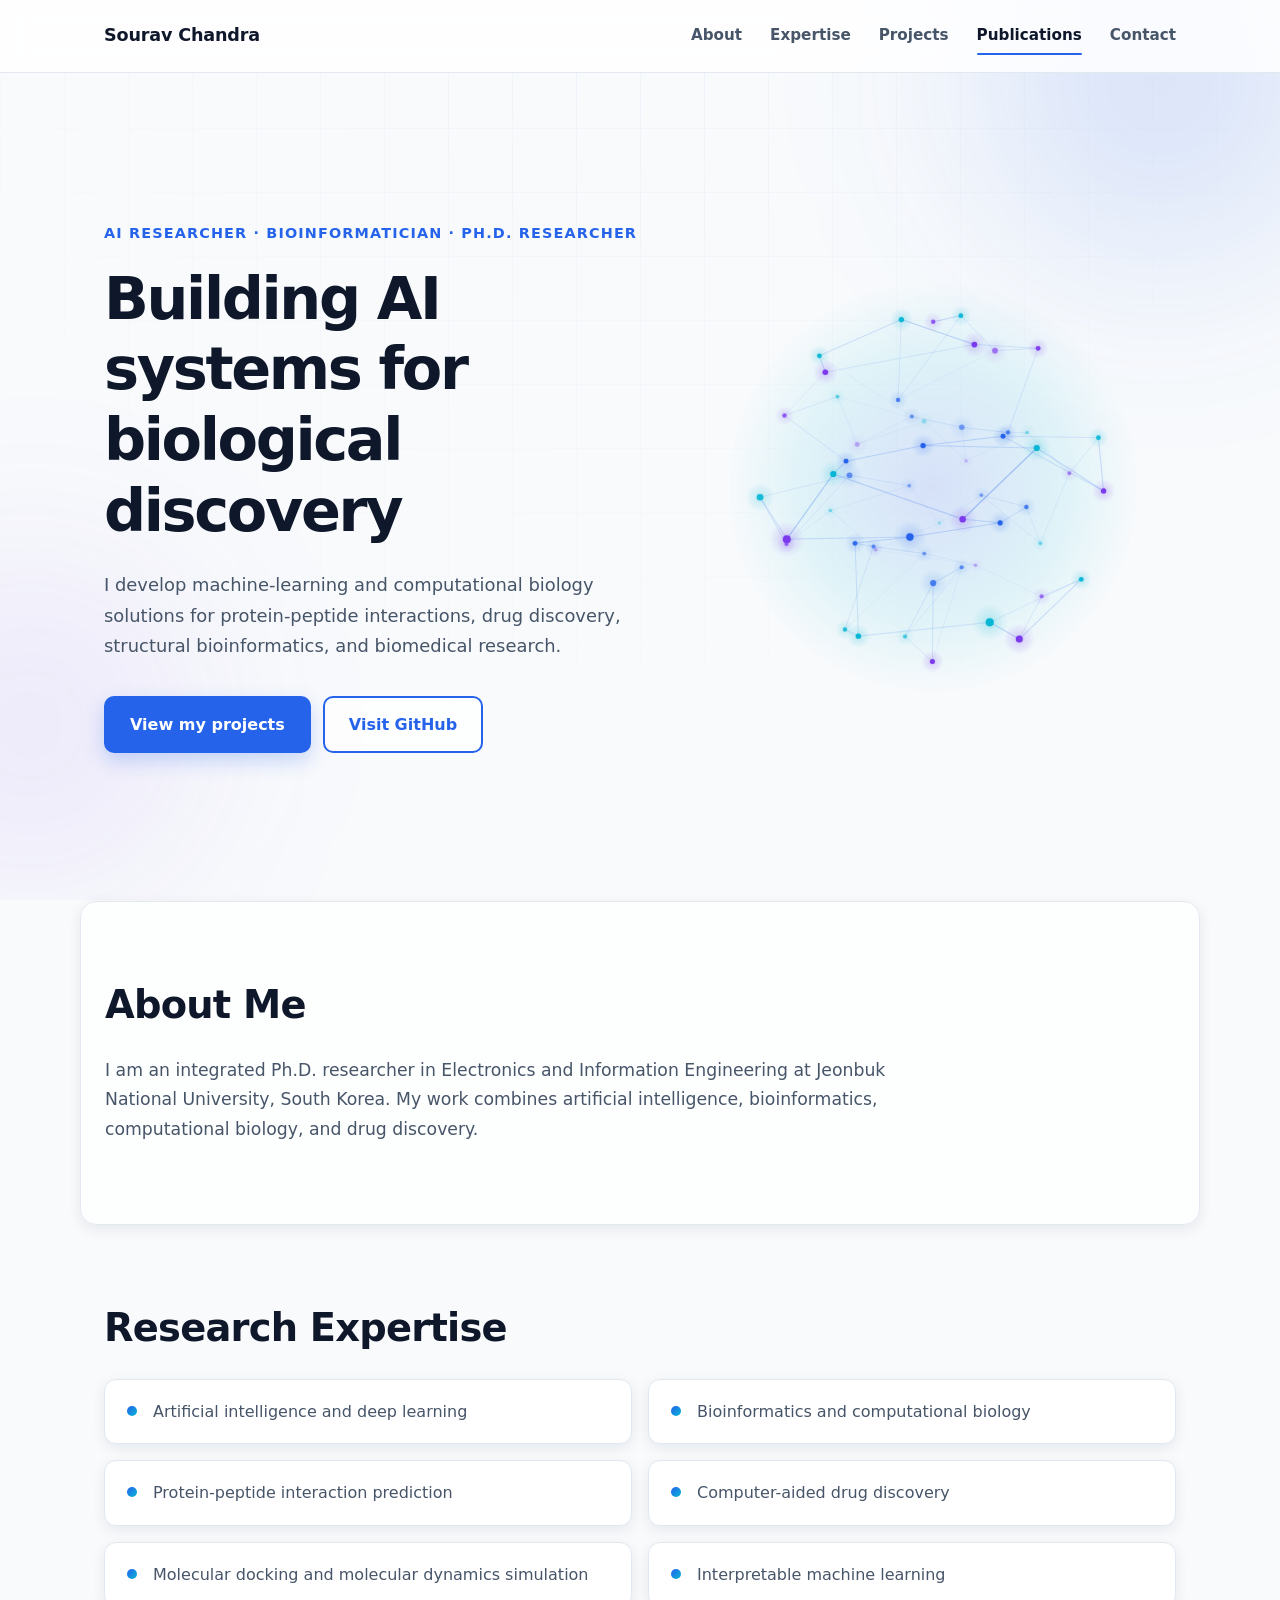
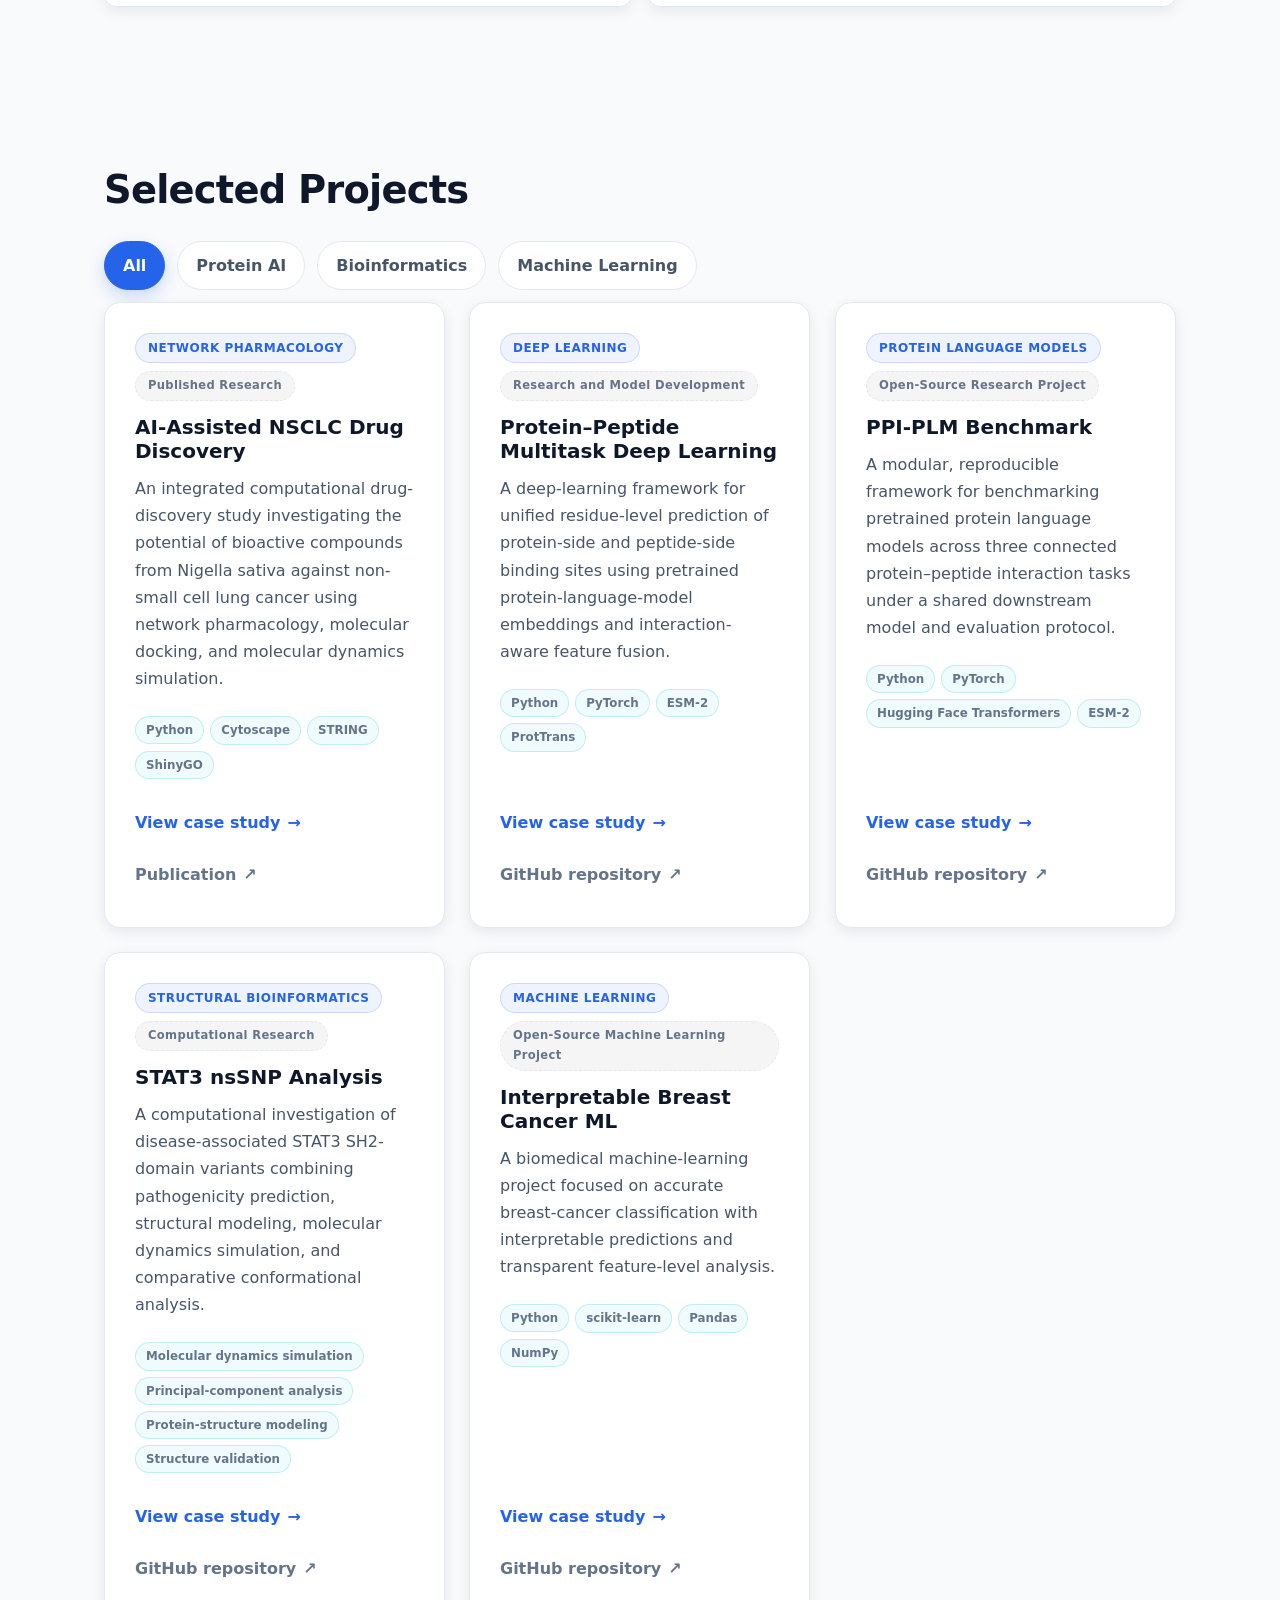
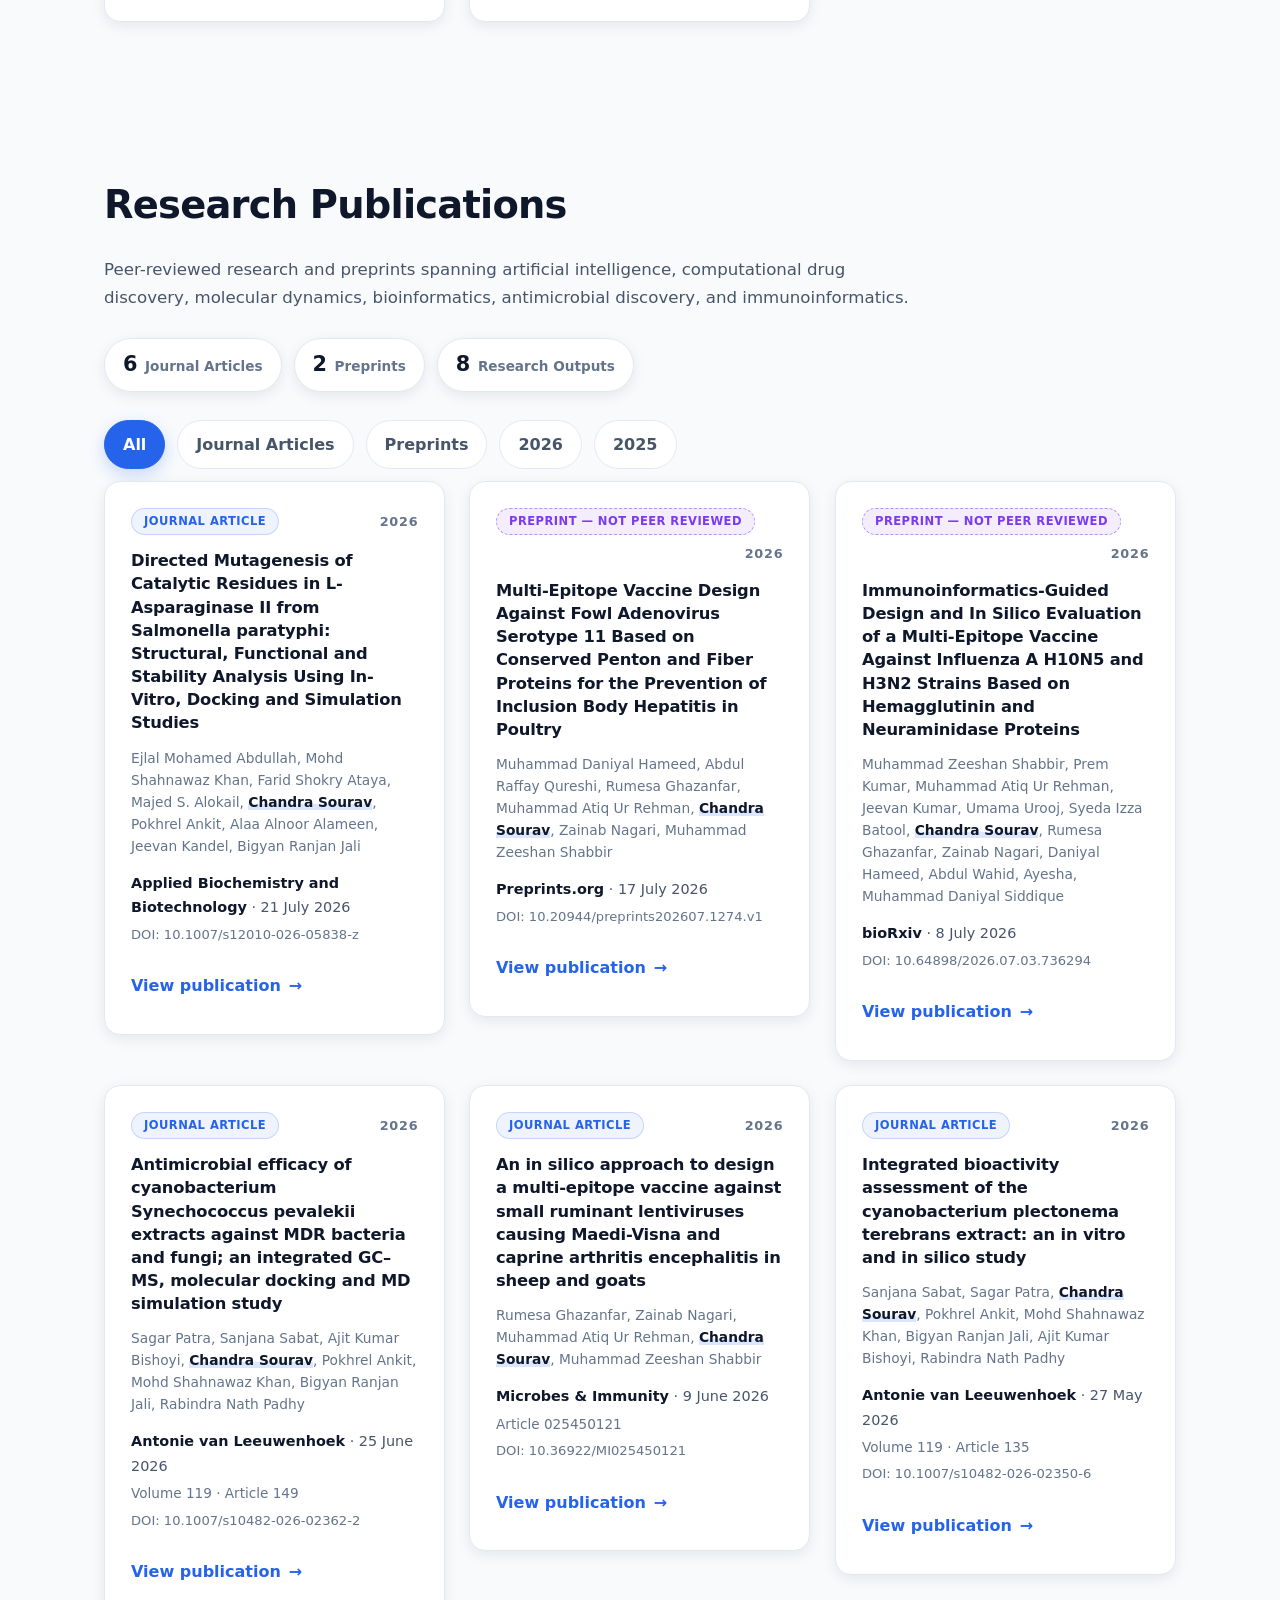
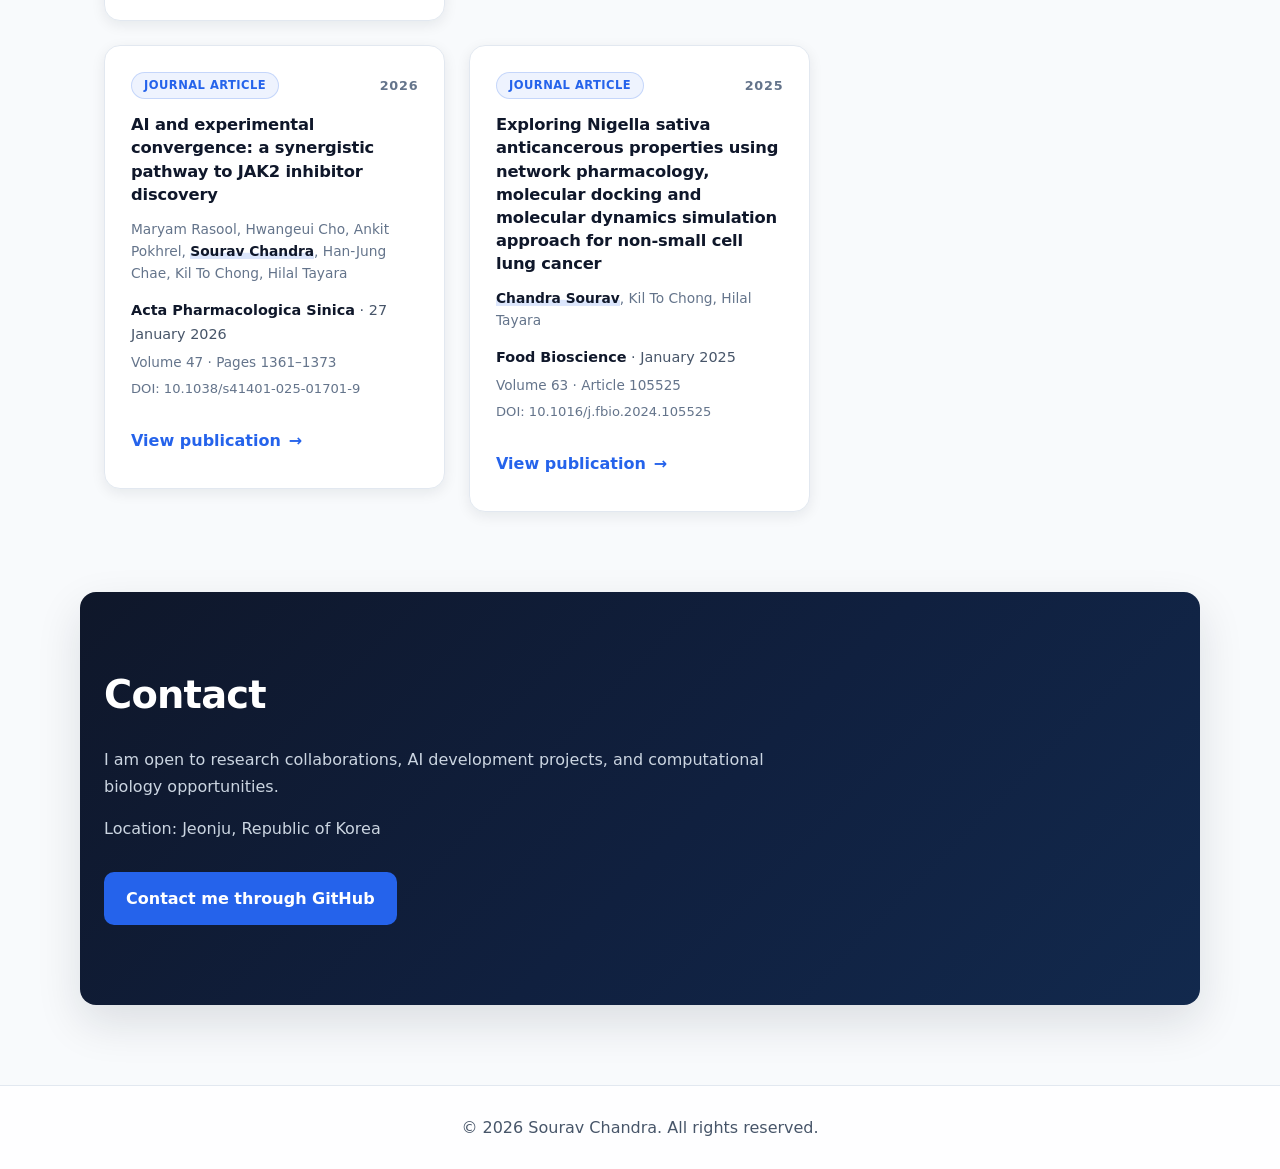
==== index.html @ 543d730d "Add detailed research project case studies" ====
<!DOCTYPE html>
<html lang="en">
<head>
    <meta charset="UTF-8">

    <meta
        name="viewport"
        content="width=device-width, initial-scale=1.0"
    >

    <title>Sourav Chandra | AI &amp; Bioinformatics Researcher</title>

    <meta
        name="description"
        content="Portfolio of Sourav Chandra, an AI and bioinformatics researcher specializing in computational biology, drug discovery, and protein-peptide interactions."
    >

    <meta name="author" content="Sourav Chandra">
    <meta name="theme-color" content="#0f172a">

    <link
        rel="canonical"
        href="https://sourav-research-portfolio.vercel.app/"
    >

    <!-- Open Graph -->
    <meta property="og:type" content="website">
    <meta property="og:site_name" content="Sourav Chandra">
    <meta
        property="og:title"
        content="Sourav Chandra | AI &amp; Bioinformatics Researcher"
    >
    <meta
        property="og:description"
        content="AI and bioinformatics researcher working on protein-peptide interactions, drug discovery, and computational biology."
    >
    <meta
        property="og:url"
        content="https://sourav-research-portfolio.vercel.app/"
    >
    <meta property="og:locale" content="en_US">

    <!-- Twitter -->
    <meta name="twitter:card" content="summary">
    <meta
        name="twitter:title"
        content="Sourav Chandra | AI &amp; Bioinformatics Researcher"
    >
    <meta
        name="twitter:description"
        content="AI and bioinformatics researcher working on protein-peptide interactions, drug discovery, and computational biology."
    >

    <link rel="stylesheet" href="styles.css">
    <script src="project-data.js" defer></script>
    <script src="script.js" defer></script>

    <script type="application/ld+json">
    {
        "@context": "https://schema.org",
        "@type": "Person",
        "name": "Sourav Chandra",
        "url": "https://sourav-research-portfolio.vercel.app/",
        "jobTitle": "AI Researcher and Bioinformatician",
        "affiliation": {
            "@type": "CollegeOrUniversity",
            "name": "Jeonbuk National University"
        },
        "address": {
            "@type": "PostalAddress",
            "addressLocality": "Jeonju",
            "addressCountry": "KR"
        },
        "sameAs": ["https://github.com/Sourv7"]
    }
    </script>
</head>

<body>
    <a class="skip-link" href="#main-content">Skip to main content</a>

    <!-- Ambient background, decorative only -->
    <div class="ambient-layer" aria-hidden="true">
        <span class="ambient-grid"></span>
        <span class="ambient-orb ambient-orb-one"></span>
        <span class="ambient-orb ambient-orb-two"></span>
    </div>

    <header>
        <nav aria-label="Primary navigation">
            <a class="nav-brand" href="#home">Sourav Chandra</a>

            <button
                class="nav-toggle"
                type="button"
                aria-expanded="false"
                aria-controls="primary-menu"
                aria-label="Open navigation menu"
            >
                <span></span>
                <span></span>
                <span></span>
            </button>

            <ul id="primary-menu">
                <li><a class="nav-link" href="#about">About</a></li>
                <li><a class="nav-link" href="#expertise">Expertise</a></li>
                <li><a class="nav-link" href="#projects">Projects</a></li>
                <li>
                    <a class="nav-link" href="#publications">
                        Publications
                    </a>
                </li>
                <li><a class="nav-link" href="#contact">Contact</a></li>
            </ul>
        </nav>
    </header>

    <main id="main-content" tabindex="-1">
        <section id="home">
            <div class="hero-inner">
                <div class="hero-content">
                    <p class="hero-eyebrow">
                        AI Researcher · Bioinformatician · Ph.D. Researcher
                    </p>

                    <h1>Building AI systems for biological discovery</h1>

                    <p class="hero-summary">
                        I develop machine-learning and computational biology
                        solutions for protein-peptide interactions, drug
                        discovery, structural bioinformatics, and biomedical
                        research.
                    </p>

                    <div class="hero-actions">
                        <a
                            class="button button-primary"
                            href="#projects"
                        >
                            View my projects
                        </a>

                        <a
                            class="button button-secondary"
                            href="https://github.com/Sourv7"
                            target="_blank"
                            rel="noopener noreferrer"
                        >
                            Visit GitHub
                        </a>
                    </div>
                </div>

                <div class="hero-visual" aria-hidden="true">
                    <canvas
                        id="molecular-canvas"
                        class="molecular-canvas"
                    ></canvas>
                </div>
            </div>
        </section>

        <section id="about">
            <h2>About Me</h2>

            <p>
                I am an integrated Ph.D. researcher in Electronics and
                Information Engineering at Jeonbuk National University,
                South Korea. My work combines artificial intelligence,
                bioinformatics, computational biology, and drug
                discovery.
            </p>
        </section>

        <section id="expertise">
            <h2>Research Expertise</h2>

            <ul class="expertise-list">
                <li>Artificial intelligence and deep learning</li>
                <li>Bioinformatics and computational biology</li>
                <li>Protein-peptide interaction prediction</li>
                <li>Computer-aided drug discovery</li>
                <li>
                    Molecular docking and molecular dynamics simulation
                </li>
                <li>Interpretable machine learning</li>
            </ul>
        </section>

        <section id="projects">
            <h2>Selected Projects</h2>

            <div
                class="project-filters"
                role="group"
                aria-label="Filter projects by category"
            >
                <button
                    class="filter-button is-active"
                    type="button"
                    data-filter="all"
                    aria-pressed="true"
                >
                    All
                </button>

                <button
                    class="filter-button"
                    type="button"
                    data-filter="protein-ai"
                    aria-pressed="false"
                >
                    Protein AI
                </button>

                <button
                    class="filter-button"
                    type="button"
                    data-filter="bioinformatics"
                    aria-pressed="false"
                >
                    Bioinformatics
                </button>

                <button
                    class="filter-button"
                    type="button"
                    data-filter="machine-learning"
                    aria-pressed="false"
                >
                    Machine Learning
                </button>
            </div>

            <p
                class="project-status"
                id="project-status"
                role="status"
                aria-live="polite"
            ></p>

            <div class="project-grid"></div>

            <noscript>
                <p class="project-noscript">
                    Project cards are generated from structured project data
                    with JavaScript. With JavaScript turned off, the
                    repositories remain available on
                    <a
                        href="https://github.com/Sourv7"
                        target="_blank"
                        rel="noopener noreferrer"
                    >GitHub</a>.
                </p>
            </noscript>

        </section>

        <section id="publications">
            <h2>Research Publications</h2>

            <p class="publications-intro">
                Peer-reviewed research and preprints spanning artificial
                intelligence, computational drug discovery, molecular
                dynamics, bioinformatics, antimicrobial discovery, and
                immunoinformatics.
            </p>

            <!-- Values are recalculated from the publications array in
                 script.js; the markup carries the same figures so the
                 statistics remain correct without JavaScript. -->
            <ul class="publication-stats">
                <li class="publication-stat">
                    <span
                        class="publication-stat-value"
                        data-publication-stat="journal"
                    >6</span>
                    <span class="publication-stat-label">
                        Journal Articles
                    </span>
                </li>

                <li class="publication-stat">
                    <span
                        class="publication-stat-value"
                        data-publication-stat="preprint"
                    >2</span>
                    <span class="publication-stat-label">
                        Preprints
                    </span>
                </li>

                <li class="publication-stat">
                    <span
                        class="publication-stat-value"
                        data-publication-stat="total"
                    >8</span>
                    <span class="publication-stat-label">
                        Research Outputs
                    </span>
                </li>
            </ul>

            <div
                class="publication-filters"
                role="group"
                aria-label="Filter publications by type or year"
            >
                <button
                    class="filter-button is-active"
                    type="button"
                    data-publication-filter="all"
                    aria-pressed="true"
                >
                    All
                </button>

                <button
                    class="filter-button"
                    type="button"
                    data-publication-filter="journal"
                    aria-pressed="false"
                >
                    Journal Articles
                </button>

                <button
                    class="filter-button"
                    type="button"
                    data-publication-filter="preprint"
                    aria-pressed="false"
                >
                    Preprints
                </button>

                <button
                    class="filter-button"
                    type="button"
                    data-publication-filter="2026"
                    aria-pressed="false"
                >
                    2026
                </button>

                <button
                    class="filter-button"
                    type="button"
                    data-publication-filter="2025"
                    aria-pressed="false"
                >
                    2025
                </button>
            </div>

            <p
                class="publication-status"
                id="publication-status"
                role="status"
                aria-live="polite"
            ></p>

            <div class="publication-grid" id="publication-grid"></div>

            <noscript>
                <p class="publication-noscript">
                    The publication list is rendered with JavaScript. With
                    JavaScript turned off, the full record is available on
                    <a
                        href="https://orcid.org/"
                        target="_blank"
                        rel="noopener noreferrer"
                    >ORCID</a>.
                </p>
            </noscript>
        </section>

        <section id="contact">
            <h2>Contact</h2>

            <p>
                I am open to research collaborations, AI development
                projects, and computational biology opportunities.
            </p>

            <p>Location: Jeonju, Republic of Korea</p>

            <a
                href="https://github.com/Sourv7"
                target="_blank"
                rel="noopener noreferrer"
            >
                Contact me through GitHub
            </a>
        </section>
    </main>

    <footer>
        <p>
            &copy;
            <span id="current-year"></span>
            Sourav Chandra. All rights reserved.
        </p>
    </footer>
</body>
</html>
---- styles.css ----
/* ==========================================================================
   Design tokens
   ========================================================================== */

:root {
    /* Accent channels are stored separately so the same value can be reused
       inside rgba() for borders, glows, and ambient washes. */
    --primary-rgb: 37, 99, 235;
    --accent-cyan-rgb: 6, 182, 212;
    --accent-violet-rgb: 124, 58, 237;

    --color-primary: rgb(var(--primary-rgb));
    --color-primary-dark: #1d4ed8;
    --color-accent-cyan: rgb(var(--accent-cyan-rgb));
    --color-accent-violet: rgb(var(--accent-violet-rgb));

    --color-heading: #0f172a;
    --color-text: #475569;
    --color-text-muted: #64748b;
    --color-background: #f8fafc;
    --color-surface: #ffffff;
    --color-border: #e2e8f0;
    --color-focus: #1d4ed8;

    --shadow-small: 0 4px 14px rgba(15, 23, 42, 0.08);
    --shadow-medium: 0 10px 30px rgba(15, 23, 42, 0.10);
    --shadow-large: 0 18px 45px rgba(15, 23, 42, 0.12);

    --page-width: 1120px;
    --header-height: 72px;
    --border-radius: 16px;
    --border-radius-small: 10px;
    --border-radius-pill: 999px;

    --transition-fast: 0.2s ease;
    --transition-reveal: 0.55s cubic-bezier(0.22, 0.61, 0.36, 1);

    --tilt-perspective: 900px;
}

/* ==========================================================================
   Base
   ========================================================================== */

* {
    box-sizing: border-box;
    margin: 0;
    padding: 0;
}

html {
    scroll-behavior: smooth;
}

body {
    position: relative;
    overflow-x: hidden;

    background: var(--color-background);
    color: var(--color-text);
    font-family:
        Inter,
        ui-sans-serif,
        system-ui,
        -apple-system,
        BlinkMacSystemFont,
        "Segoe UI",
        sans-serif;
    font-size: 16px;
    line-height: 1.7;
}

a {
    color: var(--color-primary);
    text-decoration: none;
}

a:hover {
    color: var(--color-primary-dark);
}

a:focus-visible,
button:focus-visible,
main:focus-visible {
    outline: 3px solid var(--color-focus);
    outline-offset: 4px;
}

h1,
h2,
h3 {
    color: var(--color-heading);
    line-height: 1.2;
    overflow-wrap: break-word;
}

h2 {
    margin-bottom: 28px;
    font-size: clamp(1.8rem, 4vw, 2.4rem);
    letter-spacing: -0.02em;
}

h3 {
    margin-bottom: 12px;
    font-size: 1.25rem;
}

/* ==========================================================================
   Utilities
   ========================================================================== */

/* Screen-reader-only text. Used to give links a descriptive accessible name
   and to flag links that open in a new tab. */
.visually-hidden {
    position: absolute;
    width: 1px;
    height: 1px;
    margin: -1px;
    padding: 0;
    overflow: hidden;
    clip: rect(0, 0, 0, 0);
    white-space: nowrap;
    border: 0;
}

/* ==========================================================================
   Skip link
   ========================================================================== */

.skip-link {
    position: absolute;
    top: -100px;
    left: 16px;
    z-index: 200;

    padding: 12px 20px;

    background: var(--color-primary);
    color: #ffffff;

    border-radius: 0 0 var(--border-radius-small) var(--border-radius-small);
    font-weight: 700;

    transition: top var(--transition-fast);
}

.skip-link:focus-visible {
    top: 0;
    color: #ffffff;
    outline-color: #ffffff;
    outline-offset: -6px;
}

/* ==========================================================================
   Ambient background (decorative)
   ========================================================================== */

.ambient-layer {
    position: fixed;
    inset: 0;
    z-index: -1;

    overflow: hidden;
    pointer-events: none;
}

.ambient-grid {
    position: absolute;
    inset: 0;

    background-image:
        linear-gradient(rgba(var(--primary-rgb), 0.045) 1px, transparent 1px),
        linear-gradient(90deg, rgba(var(--primary-rgb), 0.045) 1px, transparent 1px);
    background-size: 64px 64px;

    -webkit-mask-image:
        radial-gradient(circle at 50% 0%, #000000 0%, transparent 70%);
    mask-image:
        radial-gradient(circle at 50% 0%, #000000 0%, transparent 70%);
}

.ambient-orb {
    position: absolute;
    border-radius: 50%;
    filter: blur(90px);
}

.ambient-orb-one {
    top: -180px;
    right: -140px;

    width: 520px;
    height: 520px;

    background: radial-gradient(
        circle,
        rgba(var(--primary-rgb), 0.22),
        rgba(var(--primary-rgb), 0) 70%
    );
}

.ambient-orb-two {
    top: 55%;
    left: -200px;

    width: 460px;
    height: 460px;

    background: radial-gradient(
        circle,
        rgba(var(--accent-violet-rgb), 0.14),
        rgba(var(--accent-cyan-rgb), 0) 70%
    );
}

/* ==========================================================================
   Header and navigation
   ========================================================================== */

header {
    position: sticky;
    top: 0;
    z-index: 100;

    background: rgba(255, 255, 255, 0.82);
    border-bottom: 1px solid var(--color-border);
    backdrop-filter: blur(14px);
    -webkit-backdrop-filter: blur(14px);
}

nav {
    width: min(var(--page-width), 100%);
    min-height: var(--header-height);
    margin: 0 auto;
    padding: 0 24px;

    display: flex;
    align-items: center;
    justify-content: space-between;
    gap: 32px;
}

.nav-brand {
    color: var(--color-heading);
    font-size: 1.1rem;
    font-weight: 800;
    letter-spacing: -0.01em;
}

nav ul {
    display: flex;
    align-items: center;
    gap: 28px;
    list-style: none;
}

.nav-link {
    position: relative;
    display: inline-block;
    padding: 6px 0;

    color: var(--color-text);
    font-size: 0.95rem;
    font-weight: 600;
    white-space: nowrap;

    transition: color var(--transition-fast);
}

.nav-link::after {
    position: absolute;
    bottom: 0;
    left: 0;

    width: 100%;
    height: 2px;

    background: var(--color-primary);
    border-radius: 2px;
    content: "";

    transform: scaleX(0);
    transform-origin: left center;
    transition: transform var(--transition-fast);
}

.nav-link:hover {
    color: var(--color-primary);
}

.nav-link.is-active {
    color: var(--color-heading);
    font-weight: 700;
}

.nav-link.is-active::after {
    transform: scaleX(1);
}

/* ---------- Mobile navigation button ---------- */

.nav-toggle {
    display: none;
    width: 44px;
    height: 44px;

    background: transparent;
    border: 0;
    cursor: pointer;

    align-items: center;
    justify-content: center;
    flex-direction: column;
    gap: 5px;
}

.nav-toggle span {
    width: 24px;
    height: 2px;

    background: var(--color-heading);
    border-radius: 2px;

    transition:
        opacity var(--transition-fast),
        transform var(--transition-fast);
}

.nav-toggle[aria-expanded="true"] span:nth-child(1) {
    transform: translateY(7px) rotate(45deg);
}

.nav-toggle[aria-expanded="true"] span:nth-child(2) {
    opacity: 0;
}

.nav-toggle[aria-expanded="true"] span:nth-child(3) {
    transform: translateY(-7px) rotate(-45deg);
}

/* ==========================================================================
   Shared section layout
   ========================================================================== */

main > section {
    width: min(var(--page-width), 100%);
    margin: 0 auto;
    padding: 80px 24px;
    scroll-margin-top: calc(var(--header-height) + 8px);
}

/* ==========================================================================
   Hero
   ========================================================================== */

#home {
    min-height: calc(100vh - var(--header-height));
    display: flex;
    align-items: center;
}

.hero-inner {
    width: 100%;

    display: grid;
    grid-template-columns: minmax(0, 1.05fr) minmax(0, 0.95fr);
    align-items: center;
    gap: 48px;
}

.hero-content {
    min-width: 0;
}

.hero-eyebrow {
    margin-bottom: 18px;

    color: var(--color-primary);
    font-size: 0.9rem;
    font-weight: 800;
    letter-spacing: 0.08em;
    text-transform: uppercase;
}

#home h1 {
    margin-bottom: 24px;
    font-size: clamp(2.4rem, 4.6vw, 4rem);
    letter-spacing: -0.04em;
}

.hero-summary {
    max-width: 620px;
    margin-bottom: 34px;
    font-size: 1.12rem;
}

.hero-actions {
    display: flex;
    flex-wrap: wrap;
    align-items: center;
    gap: 12px;
}

/* ---------- Hero visualization ---------- */

.hero-visual {
    position: relative;

    width: 100%;
    max-width: 520px;
    margin-left: auto;
    aspect-ratio: 1 / 1;

    pointer-events: none;
}

/* Static fallback glow: visible even when JavaScript is unavailable. */
.hero-visual::before {
    position: absolute;
    inset: 8%;

    background:
        radial-gradient(
            circle at 50% 50%,
            rgba(var(--primary-rgb), 0.16),
            rgba(var(--accent-cyan-rgb), 0.10) 45%,
            rgba(255, 255, 255, 0) 72%
        );
    border-radius: 50%;
    content: "";
}

.molecular-canvas {
    position: absolute;
    inset: 0;

    width: 100%;
    height: 100%;

    display: block;
}

/* ==========================================================================
   Buttons
   ========================================================================== */

.button {
    display: inline-block;
    padding: 13px 24px;

    border: 2px solid var(--color-primary);
    border-radius: var(--border-radius-small);
    font-weight: 700;

    transition:
        background-color var(--transition-fast),
        border-color var(--transition-fast),
        box-shadow var(--transition-fast),
        color var(--transition-fast),
        transform var(--transition-fast);
}

.button-primary {
    background: var(--color-primary);
    color: #ffffff;
    box-shadow: 0 8px 20px rgba(var(--primary-rgb), 0.24);
}

.button-secondary {
    background: rgba(255, 255, 255, 0.7);
    color: var(--color-primary);
}

.button:hover,
.button:focus-visible {
    background: var(--color-primary-dark);
    border-color: var(--color-primary-dark);
    color: #ffffff;
    transform: translateY(-2px);
}

/* ==========================================================================
   About
   ========================================================================== */

#about {
    width: min(calc(100% - 32px), var(--page-width));

    background: rgba(255, 255, 255, 0.75);
    border: 1px solid var(--color-border);
    border-radius: var(--border-radius);
    box-shadow: var(--shadow-small);
    backdrop-filter: blur(8px);
    -webkit-backdrop-filter: blur(8px);
}

#about p {
    max-width: 820px;
    font-size: 1.08rem;
}

/* ==========================================================================
   Expertise
   ========================================================================== */

.expertise-list {
    display: grid;
    grid-template-columns: repeat(2, minmax(0, 1fr));
    gap: 16px;
    list-style: none;
}

.expertise-list li {
    position: relative;
    padding: 18px 20px 18px 48px;

    background: var(--color-surface);
    border: 1px solid var(--color-border);
    border-radius: 12px;
    box-shadow: var(--shadow-small);

    transition:
        border-color var(--transition-fast),
        box-shadow var(--transition-fast);
}

.expertise-list li:hover {
    border-color: rgba(var(--primary-rgb), 0.35);
    box-shadow: var(--shadow-medium);
}

.expertise-list li::before {
    position: absolute;
    top: 26px;
    left: 22px;

    width: 10px;
    height: 10px;

    background: linear-gradient(
        135deg,
        var(--color-primary),
        var(--color-accent-cyan)
    );
    border-radius: 50%;
    content: "";
}

/* ==========================================================================
   Filters (projects and publications share the pill button style)
   ========================================================================== */

.project-filters,
.publication-filters {
    display: flex;
    flex-wrap: wrap;
    gap: 12px;
    margin-bottom: 12px;
}

.filter-button {
    min-height: 44px;
    padding: 10px 18px;

    background: var(--color-surface);
    color: var(--color-text);

    border: 1px solid var(--color-border);
    border-radius: var(--border-radius-pill);

    cursor: pointer;
    font: inherit;
    font-weight: 700;

    transition:
        background-color var(--transition-fast),
        border-color var(--transition-fast),
        box-shadow var(--transition-fast),
        color var(--transition-fast);
}

.filter-button:hover {
    border-color: var(--color-primary);
    color: var(--color-primary);
}

.filter-button.is-active {
    background: var(--color-primary);
    border-color: var(--color-primary);
    color: #ffffff;
    box-shadow: 0 6px 16px rgba(var(--primary-rgb), 0.22);
}

.project-status,
.publication-status {
    margin-bottom: 20px;
    color: var(--color-text-muted);
    font-size: 0.9rem;
}

.project-status:empty,
.publication-status:empty {
    margin-bottom: 0;
}

/* ==========================================================================
   Project cards
   ========================================================================== */

.project-grid {
    display: grid;
    grid-template-columns: repeat(auto-fit, minmax(min(100%, 320px), 1fr));
    gap: 24px;
    align-items: stretch;
}

.project-card {
    position: relative;
    display: flex;
    min-height: 270px;
    padding: 30px;

    background: var(--color-surface);
    border: 1px solid var(--color-border);
    border-radius: var(--border-radius);
    box-shadow: var(--shadow-small);

    flex-direction: column;

    transform:
        perspective(var(--tilt-perspective))
        translate3d(
            0,
            calc(var(--reveal-shift, 0px) + var(--hover-lift, 0px)),
            0
        )
        rotateX(var(--tilt-x, 0deg))
        rotateY(var(--tilt-y, 0deg));
    transform-style: preserve-3d;

    transition:
        border-color var(--transition-fast),
        box-shadow var(--transition-fast),
        opacity var(--transition-reveal),
        transform var(--transition-reveal);
}

.project-card:hover,
.project-card:focus-within {
    --hover-lift: -4px;

    border-color: rgba(var(--primary-rgb), 0.28);
    box-shadow: var(--shadow-large);
}

/* Restrained glare, only while the pointer is tilting the card. */
.project-card::after {
    position: absolute;
    inset: 0;
    z-index: 1;

    background: radial-gradient(
        260px circle at var(--glare-x, 50%) var(--glare-y, 50%),
        rgba(var(--primary-rgb), 0.10),
        rgba(255, 255, 255, 0) 62%
    );
    border-radius: inherit;
    content: "";
    opacity: 0;
    pointer-events: none;

    transition: opacity var(--transition-fast);
}

.project-card.is-tilting {
    transition:
        border-color var(--transition-fast),
        box-shadow var(--transition-fast),
        transform 0.12s ease-out;
}

.project-card.is-tilting::after {
    opacity: 1;
}

.project-tag {
    align-self: flex-start;
    margin-bottom: 14px;
    padding: 4px 12px;

    background: rgba(var(--primary-rgb), 0.08);
    color: var(--color-primary);

    border: 1px solid rgba(var(--primary-rgb), 0.18);
    border-radius: var(--border-radius-pill);

    font-size: 0.75rem;
    font-weight: 700;
    letter-spacing: 0.04em;
    text-transform: uppercase;
}

.project-card > * {
    position: relative;
    z-index: 2;
}

.project-card p {
    margin-bottom: 24px;
}

.project-card a {
    margin-top: auto;
    align-self: flex-start;
    font-weight: 800;
}

.project-card[hidden] {
    display: none;
}

.project-card.is-entering {
    animation: card-enter 0.35s ease both;
}

@keyframes card-enter {
    from {
        opacity: 0;
        transform: translate3d(0, 10px, 0);
    }

    to {
        opacity: 1;
        transform: none;
    }
}


/* ---------- Generated project-card contents ---------- */

.project-card-meta {
    display: flex;
    flex-wrap: wrap;
    align-items: center;
    gap: 8px;
    margin-bottom: 14px;
}

/* The tag keeps its original pill style; the status sits beside it in a
   quieter treatment so the two never read as the same kind of label. */
.project-card-meta .project-tag {
    align-self: auto;
    margin-bottom: 0;
}

.project-status-badge {
    padding: 4px 12px;

    background: rgba(15, 23, 42, 0.04);
    color: var(--color-text-muted);

    border: 1px dashed var(--color-border);
    border-radius: var(--border-radius-pill);

    font-size: 0.72rem;
    font-weight: 700;
    letter-spacing: 0.03em;
}

.project-tech {
    display: flex;
    flex-wrap: wrap;
    gap: 6px;
    margin-bottom: 22px;
    list-style: none;
}

.project-tech li {
    padding: 3px 10px;

    background: rgba(var(--accent-cyan-rgb), 0.06);
    color: var(--color-text-muted);

    border: 1px solid rgba(var(--accent-cyan-rgb), 0.20);
    border-radius: var(--border-radius-pill);

    font-size: 0.74rem;
    font-weight: 600;
}

.project-card-actions {
    display: flex;
    flex-wrap: wrap;
    align-items: center;
    gap: 8px 20px;
    margin-top: auto;
}

.project-case-link,
.project-external-link {
    display: inline-flex;
    align-items: center;
    gap: 7px;
    min-height: 44px;

    font-weight: 800;
}

.project-external-link {
    color: var(--color-text-muted);
    font-weight: 700;
}

.project-external-link:hover,
.project-external-link:focus-visible {
    color: var(--color-primary);
}

.project-arrow {
    display: inline-block;
    transition: transform var(--transition-fast);
}

a:hover .project-arrow,
a:focus-visible .project-arrow {
    transform: translateX(3px);
}

.project-noscript {
    margin-top: 8px;
    color: var(--color-text-muted);
    font-size: 0.9rem;
}

/* ==========================================================================
   Publications
   ========================================================================== */

.publications-intro {
    max-width: 820px;
    margin-bottom: 26px;
    font-size: 1.04rem;
}

.publication-stats {
    display: flex;
    flex-wrap: wrap;
    gap: 12px;
    margin-bottom: 28px;
    list-style: none;
}

.publication-stat {
    display: flex;
    align-items: baseline;
    gap: 8px;
    padding: 8px 18px;

    background: var(--color-surface);
    border: 1px solid var(--color-border);
    border-radius: var(--border-radius-pill);
    box-shadow: var(--shadow-small);
}

.publication-stat-value {
    color: var(--color-heading);
    font-size: 1.3rem;
    font-weight: 800;
    font-variant-numeric: tabular-nums;
    letter-spacing: -0.02em;
}

.publication-stat-label {
    color: var(--color-text-muted);
    font-size: 0.85rem;
    font-weight: 700;
}

/* ---------- Publication grid ---------- */

.publication-grid {
    display: grid;
    /* One column on phones, two on tablets, three when the page is wide
       enough; min() keeps a 320 px viewport from overflowing. */
    grid-template-columns: repeat(auto-fit, minmax(min(100%, 300px), 1fr));
    gap: 24px;
    align-items: start;
}

.publication-card {
    position: relative;
    display: flex;
    min-width: 0;
    padding: 26px;

    background: var(--color-surface);
    border: 1px solid var(--color-border);
    border-radius: var(--border-radius);
    box-shadow: var(--shadow-small);

    flex-direction: column;

    transform:
        perspective(var(--tilt-perspective))
        translate3d(
            0,
            calc(var(--reveal-shift, 0px) + var(--hover-lift, 0px)),
            0
        )
        rotateX(var(--tilt-x, 0deg))
        rotateY(var(--tilt-y, 0deg));
    transform-style: preserve-3d;

    transition:
        border-color var(--transition-fast),
        box-shadow var(--transition-fast),
        opacity var(--transition-reveal),
        transform var(--transition-reveal);
}

.publication-card:hover,
.publication-card:focus-within {
    --hover-lift: -4px;

    border-color: rgba(var(--primary-rgb), 0.28);
    box-shadow: var(--shadow-large);
}

.publication-card::after {
    position: absolute;
    inset: 0;
    z-index: 1;

    background: radial-gradient(
        260px circle at var(--glare-x, 50%) var(--glare-y, 50%),
        rgba(var(--primary-rgb), 0.10),
        rgba(255, 255, 255, 0) 62%
    );
    border-radius: inherit;
    content: "";
    opacity: 0;
    pointer-events: none;

    transition: opacity var(--transition-fast);
}

.publication-card.is-tilting {
    transition:
        border-color var(--transition-fast),
        box-shadow var(--transition-fast),
        transform 0.12s ease-out;
}

.publication-card.is-tilting::after {
    opacity: 1;
}

.publication-card > * {
    position: relative;
    z-index: 2;
}

.publication-card[hidden] {
    display: none;
}

.publication-card.is-entering {
    animation: card-enter 0.35s ease both;
}

/* ---------- Card contents ---------- */

.publication-header {
    display: flex;
    flex-wrap: wrap;
    align-items: center;
    gap: 8px;
    margin-bottom: 14px;
}

.publication-badge {
    padding: 4px 12px;

    border-radius: var(--border-radius-pill);
    font-size: 0.72rem;
    font-weight: 800;
    letter-spacing: 0.04em;
    line-height: 1.5;
    text-transform: uppercase;
}

/* Solid outline, primary blue: peer-reviewed. */
.publication-badge-journal {
    background: rgba(var(--primary-rgb), 0.08);
    color: var(--color-primary);
    border: 1px solid rgba(var(--primary-rgb), 0.20);
}

/* Dashed outline, violet: not peer reviewed. The border style differs as
   well as the colour, so the distinction is not carried by colour alone. */
.publication-badge-preprint {
    background: rgba(var(--accent-violet-rgb), 0.09);
    color: var(--color-accent-violet);
    border: 1px dashed rgba(var(--accent-violet-rgb), 0.50);
}

.publication-year {
    margin-left: auto;

    color: var(--color-text-muted);
    font-size: 0.8rem;
    font-weight: 800;
    font-variant-numeric: tabular-nums;
    letter-spacing: 0.06em;
}

.publication-title {
    margin-bottom: 12px;

    font-size: 1.02rem;
    font-weight: 700;
    line-height: 1.42;
    letter-spacing: -0.01em;
    overflow-wrap: break-word;
}

.publication-authors {
    margin-bottom: 14px;

    color: var(--color-text-muted);
    font-size: 0.86rem;
    line-height: 1.6;
    overflow-wrap: break-word;
}

/* Weight and a soft underlay, so the emphasis survives greyscale. */
.publication-author-self {
    color: var(--color-heading);
    font-weight: 800;
    box-shadow: inset 0 -0.45em 0 rgba(var(--primary-rgb), 0.16);
}

.publication-source {
    margin-bottom: 4px;
    font-size: 0.9rem;
    overflow-wrap: break-word;
}

.publication-source cite {
    color: var(--color-heading);
    font-style: normal;
    font-weight: 700;
}

.publication-detail {
    margin-bottom: 4px;
    color: var(--color-text-muted);
    font-size: 0.85rem;
}

.publication-doi {
    margin-bottom: 18px;

    color: var(--color-text-muted);
    font-size: 0.82rem;
    overflow-wrap: anywhere;
}

.publication-link {
    display: inline-flex;
    align-items: center;
    gap: 8px;

    margin-top: auto;
    align-self: flex-start;
    min-height: 44px;

    font-weight: 800;
}

.publication-arrow {
    display: inline-block;
    transition: transform var(--transition-fast);
}

.publication-link:hover .publication-arrow,
.publication-link:focus-visible .publication-arrow {
    transform: translateX(4px);
}

.publication-noscript {
    margin-top: 8px;
    color: var(--color-text-muted);
    font-size: 0.9rem;
}

/* ==========================================================================
   Contact
   ========================================================================== */

#contact {
    width: min(calc(100% - 32px), var(--page-width));
    margin-bottom: 80px;

    background:
        linear-gradient(
            135deg,
            var(--color-heading) 0%,
            #10203f 55%,
            #12294d 100%
        );
    color: #cbd5e1;

    border-radius: var(--border-radius);
    box-shadow: var(--shadow-large);
}

#contact h2 {
    color: #ffffff;
}

#contact p {
    max-width: 720px;
    margin-bottom: 14px;
}

#contact a {
    display: inline-block;
    margin-top: 16px;
    padding: 13px 22px;

    background: var(--color-primary);
    color: #ffffff;

    border-radius: var(--border-radius-small);
    font-weight: 700;

    transition:
        background-color var(--transition-fast),
        transform var(--transition-fast);
}

#contact a:hover {
    background: var(--color-primary-dark);
    color: #ffffff;
    transform: translateY(-2px);
}

#contact a:focus-visible {
    outline-color: #ffffff;
}

/* ==========================================================================
   Footer
   ========================================================================== */

footer {
    padding: 28px 24px;

    background: rgba(255, 255, 255, 0.8);
    border-top: 1px solid var(--color-border);
    text-align: center;
}

/* ==========================================================================
   Scroll reveal
   Classes are added by JavaScript, so content stays visible without it.
   ========================================================================== */

.reveal {
    opacity: 0;
    transition:
        opacity var(--transition-reveal),
        transform var(--transition-reveal);
    transition-delay: var(--reveal-delay, 0ms);
}

/* Cards drive their own translation through --reveal-shift, so that the
   reveal cannot overwrite the tilt transform. */
.reveal:not(.project-card):not(.publication-card) {
    transform: translate3d(0, 18px, 0);
}

.reveal.is-visible {
    opacity: 1;
}

.reveal.is-visible:not(.project-card):not(.publication-card) {
    transform: none;
}

.project-card.reveal,
.publication-card.reveal {
    --reveal-shift: 18px;
}

.project-card.reveal.is-visible,
.publication-card.reveal.is-visible {
    --reveal-shift: 0px;
}

/* Staggered reveal for grouped cards. */
.expertise-list .reveal:nth-child(2),
.project-grid .reveal:nth-child(2),
.publication-grid .reveal:nth-child(2) {
    --reveal-delay: 70ms;
}

.expertise-list .reveal:nth-child(3),
.project-grid .reveal:nth-child(3),
.publication-grid .reveal:nth-child(3) {
    --reveal-delay: 140ms;
}

.expertise-list .reveal:nth-child(4),
.project-grid .reveal:nth-child(4),
.publication-grid .reveal:nth-child(4) {
    --reveal-delay: 210ms;
}

.expertise-list .reveal:nth-child(5),
.publication-grid .reveal:nth-child(5) {
    --reveal-delay: 280ms;
}

.expertise-list .reveal:nth-child(6),
.publication-grid .reveal:nth-child(6) {
    --reveal-delay: 350ms;
}

/* ==========================================================================
   Responsive design
   ========================================================================== */

@media (max-width: 980px) {
    .hero-inner {
        grid-template-columns: minmax(0, 1fr);
        gap: 40px;
    }

    #home {
        min-height: auto;
        padding-top: 64px;
        padding-bottom: 64px;
    }

    .hero-summary {
        max-width: 100%;
    }

    .hero-visual {
        max-width: 420px;
        margin-right: auto;
    }
}

@media (max-width: 720px) {
    nav {
        padding: 0 20px;
        flex-wrap: wrap;
        gap: 0;
    }

    .nav-toggle {
        display: flex;
    }

    nav ul {
        display: none;
        width: 100%;
        padding: 8px 0 16px;

        flex-direction: column;
        align-items: stretch;
        gap: 0;
    }

    nav ul.is-open {
        display: flex;
    }

    nav li {
        width: 100%;
    }

    .nav-link {
        display: block;
        padding: 12px 0;
        text-align: center;
    }

    .nav-link::after {
        left: 50%;
        width: 40px;
        margin-left: -20px;
        transform-origin: center;
    }

    main > section {
        padding: 60px 20px;
    }

    #home h1 {
        font-size: clamp(2.1rem, 9vw, 3rem);
    }

    .hero-actions {
        flex-direction: column;
        align-items: stretch;
    }

    .hero-actions .button {
        text-align: center;
    }

    .hero-visual {
        max-width: 340px;
        margin-right: auto;
        margin-left: auto;
    }

    .ambient-orb {
        filter: blur(70px);
        opacity: 0.7;
    }

    .ambient-orb-one {
        width: 320px;
        height: 320px;
    }

    .ambient-orb-two {
        width: 280px;
        height: 280px;
    }

    .expertise-list,
    .project-grid,
    .publication-grid {
        grid-template-columns: minmax(0, 1fr);
    }

    .project-card {
        min-height: auto;
    }

    #contact,
    #about {
        width: calc(100% - 24px);
    }
}

@media (max-width: 400px) {
    main > section {
        padding: 48px 16px;
    }

    .project-card {
        padding: 24px 20px;
    }

    .publication-card {
        padding: 22px 18px;
    }

    .publication-stat {
        padding: 8px 14px;
    }

    .hero-visual {
        max-width: 280px;
    }
}

/* ==========================================================================
   Reduced motion
   ========================================================================== */

@media (prefers-reduced-motion: reduce) {
    html {
        scroll-behavior: auto;
    }

    *,
    *::before,
    *::after {
        animation-duration: 0.001ms !important;
        animation-iteration-count: 1 !important;
        transition-duration: 0.001ms !important;
        scroll-behavior: auto !important;
    }

    .reveal,
    .reveal:not(.project-card):not(.publication-card) {
        opacity: 1;
        transform: none;
    }

    .project-card,
    .publication-card {
        transform: none;
    }

    .project-card::after,
    .publication-card::after {
        display: none;
    }

    .publication-arrow,
    .project-arrow,
    .case-arrow {
        transform: none !important;
    }
}
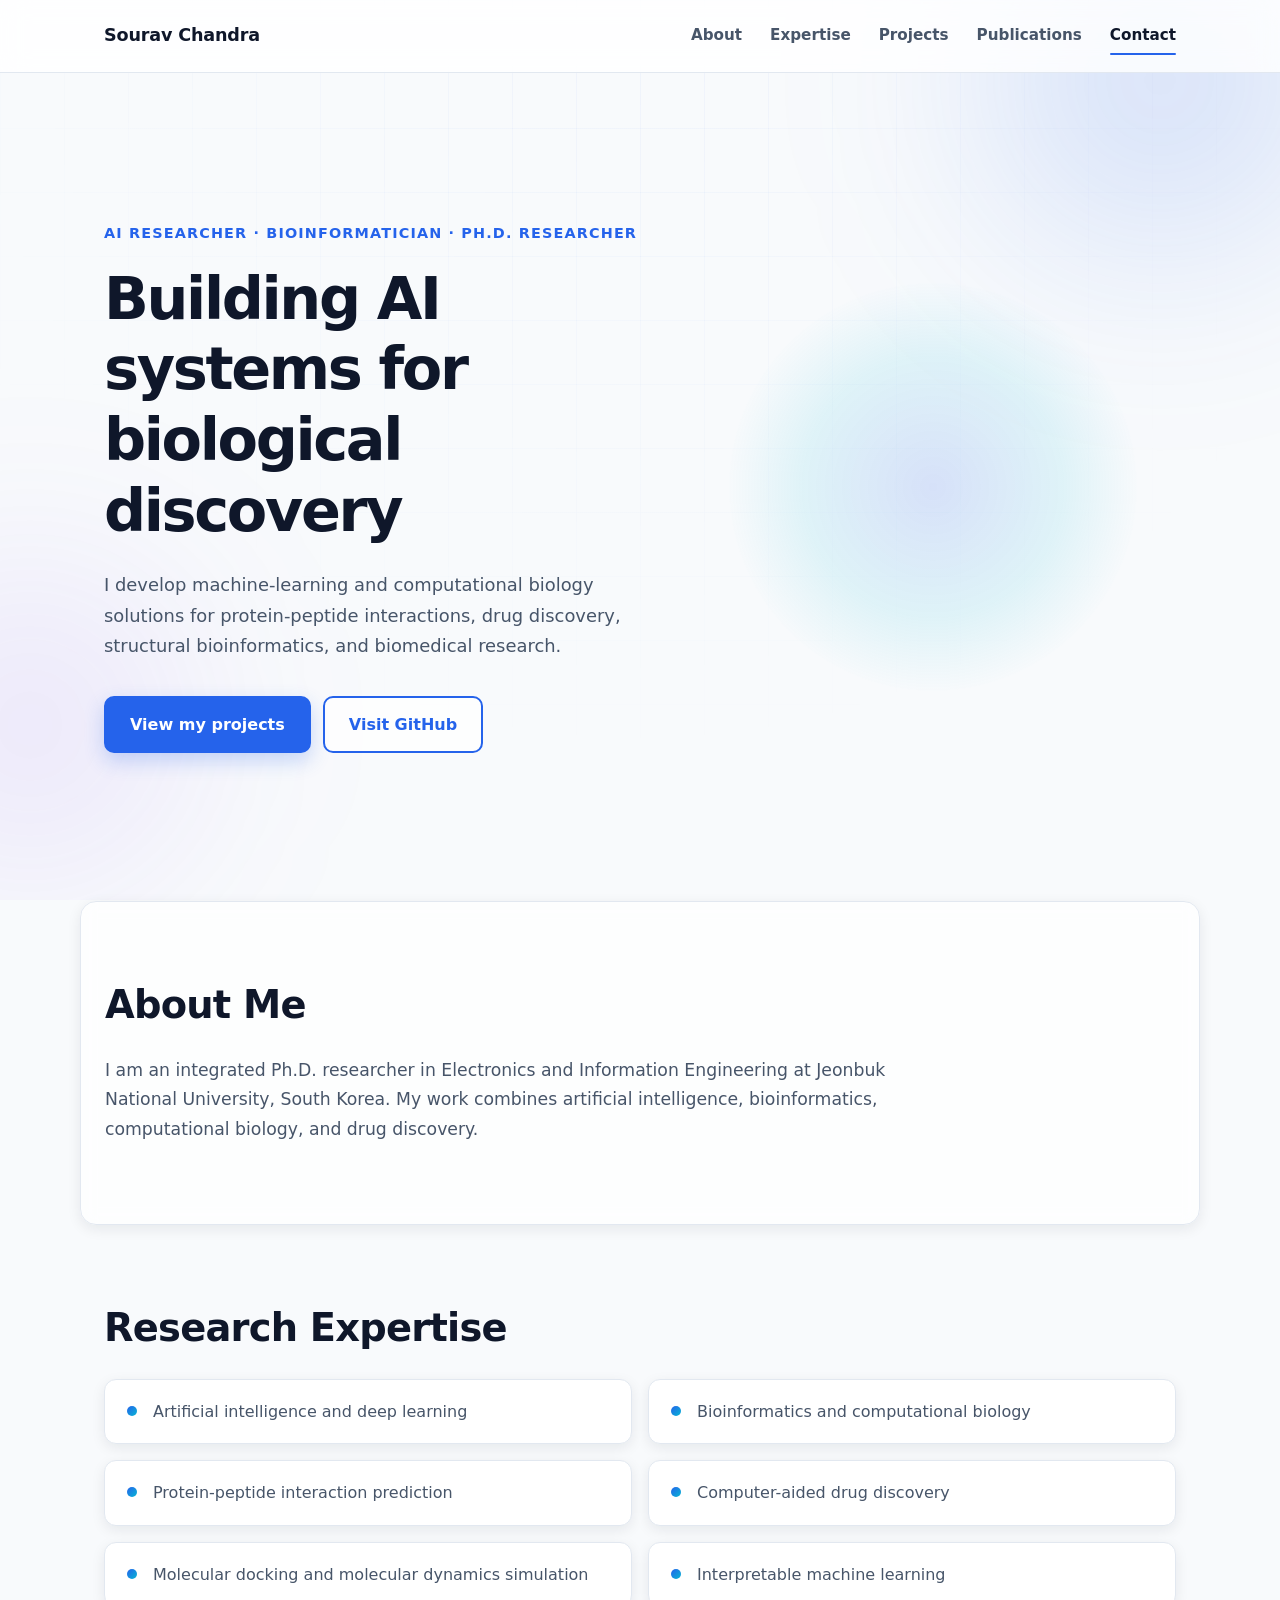
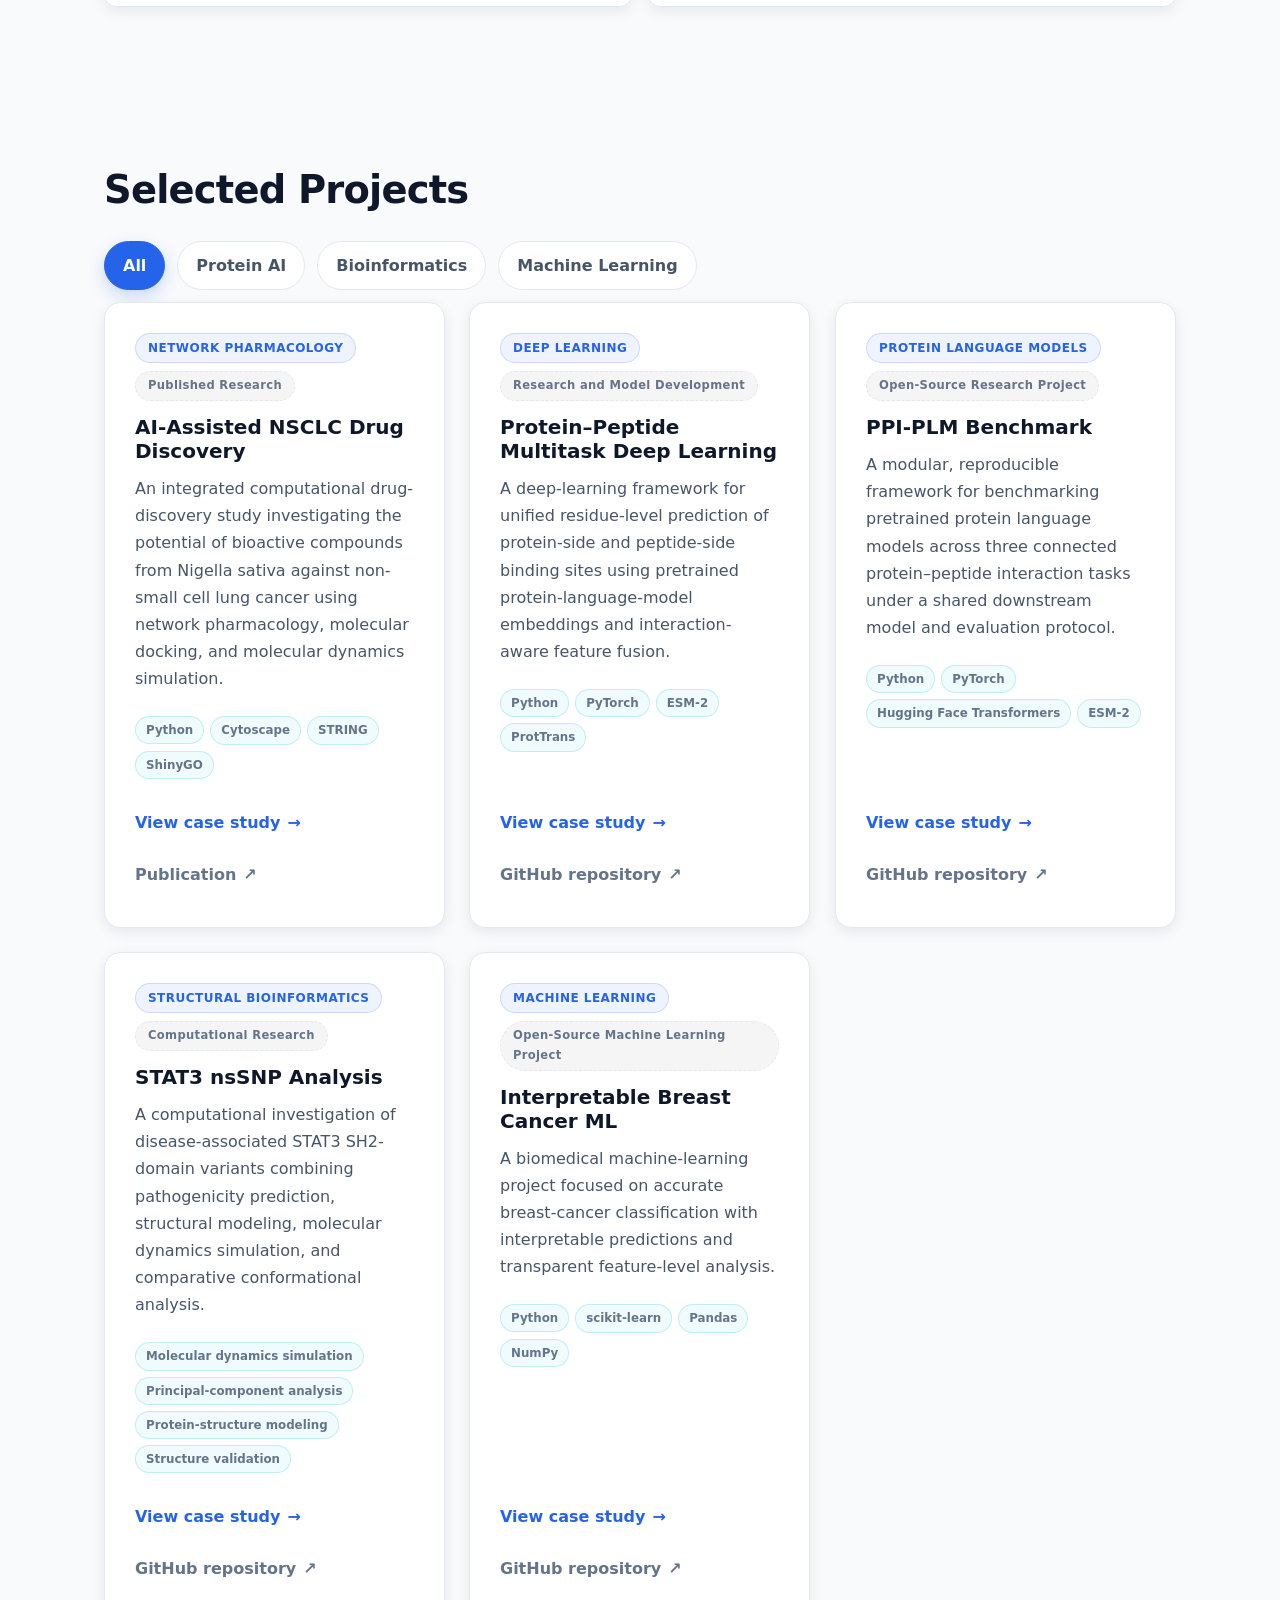
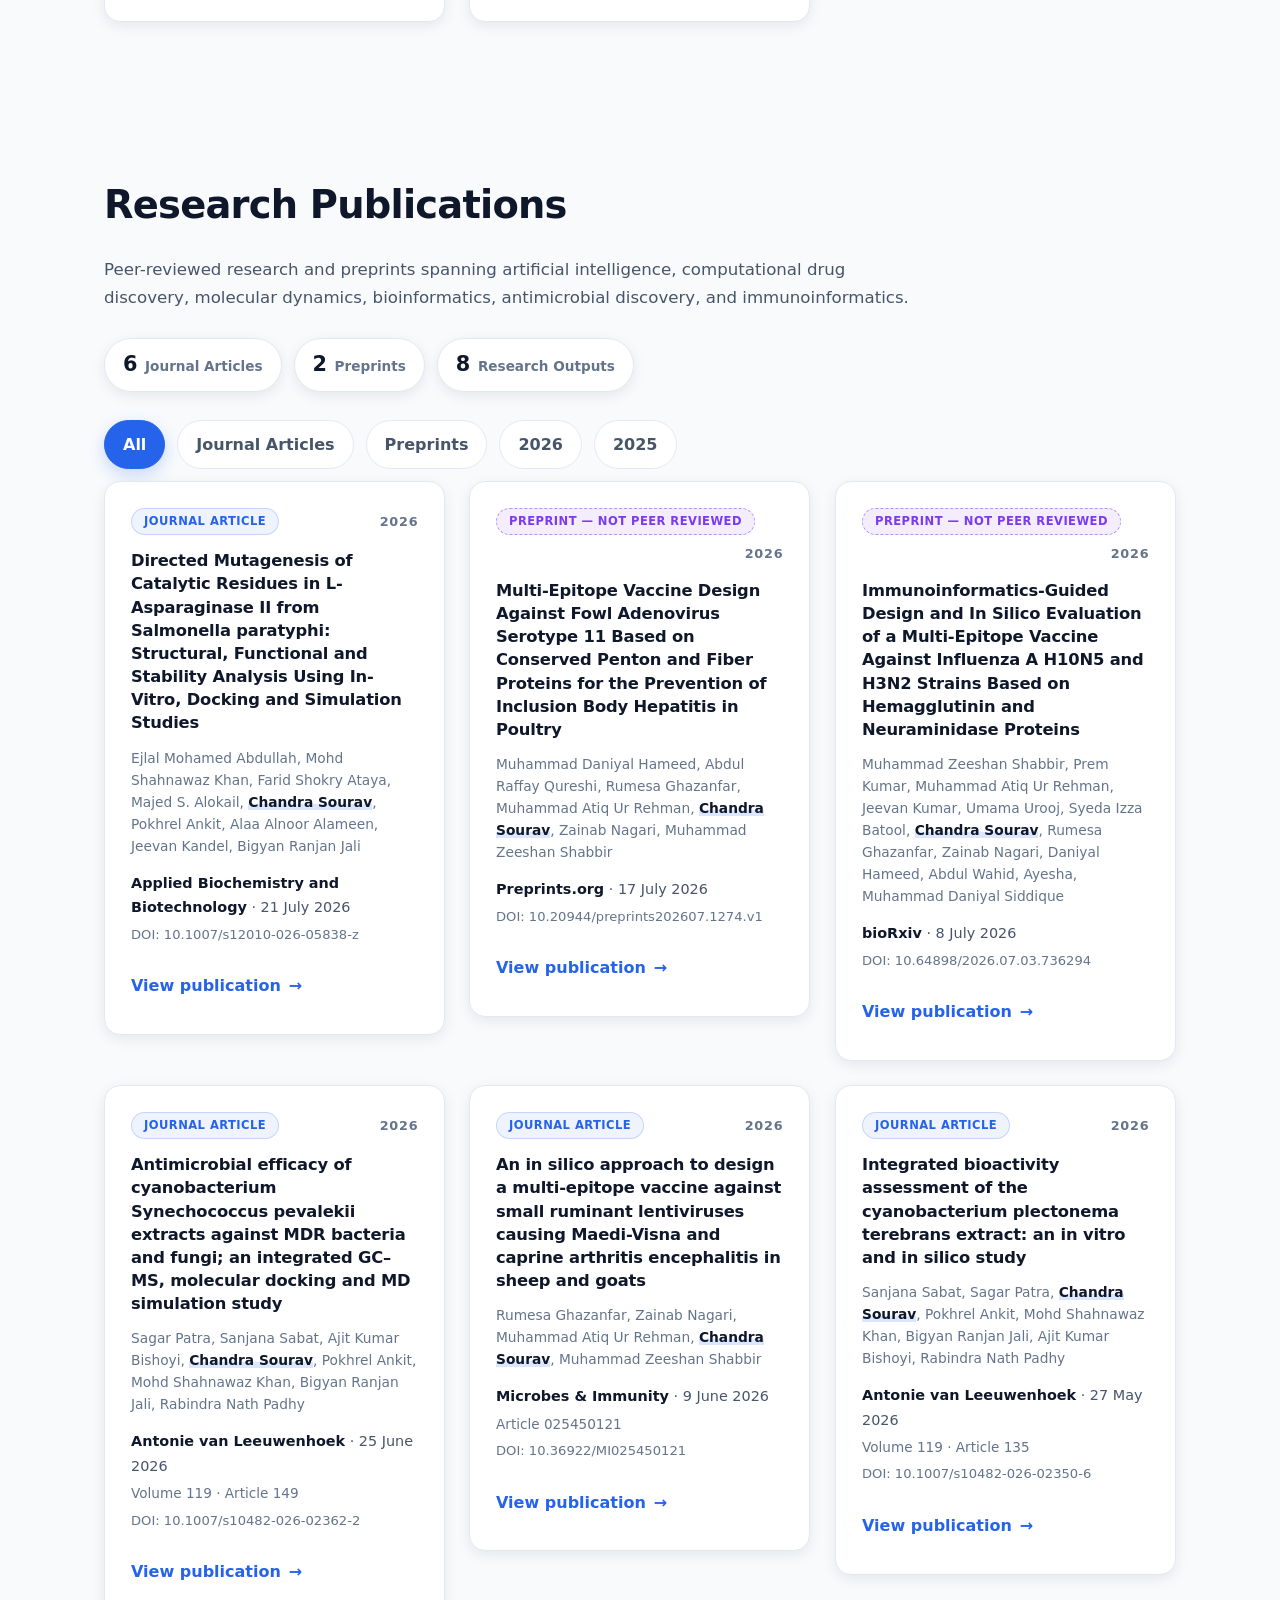
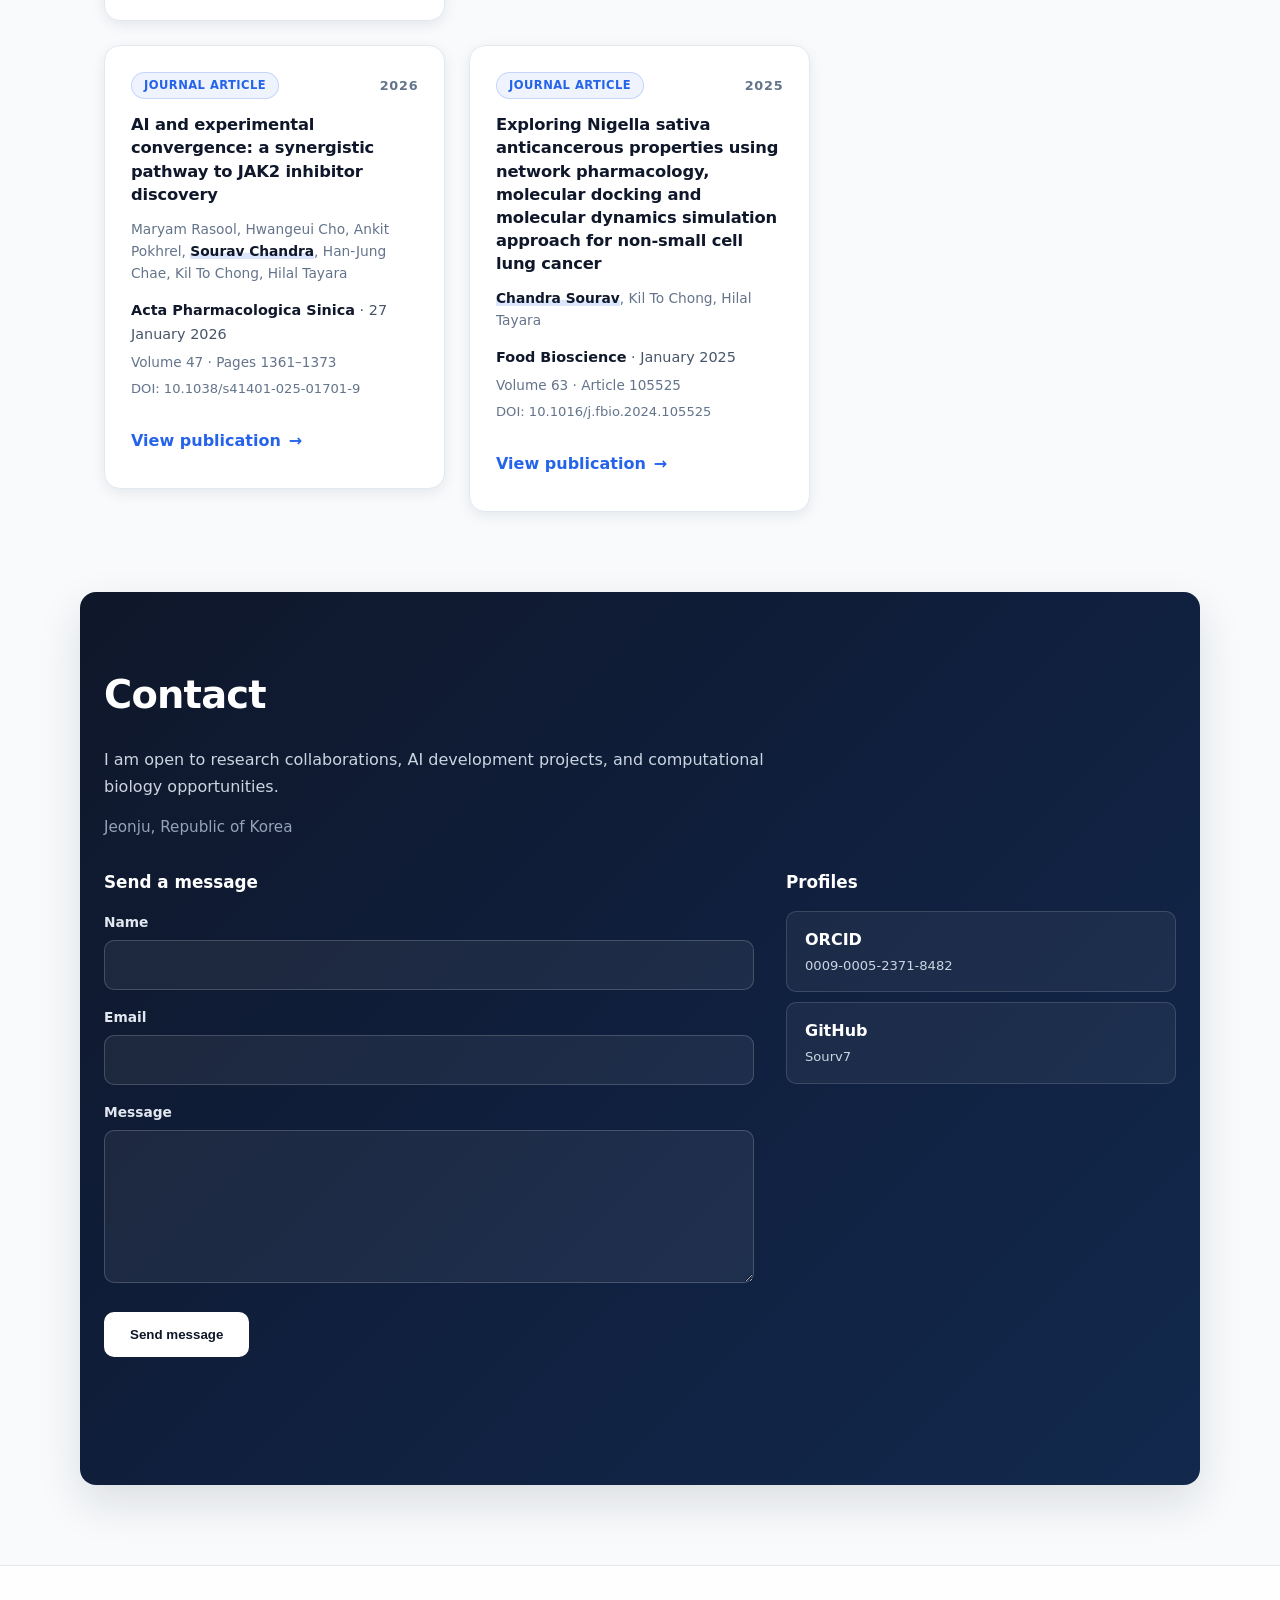
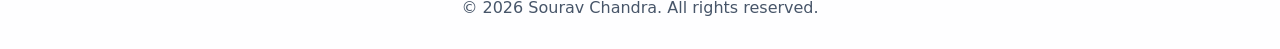
==== commit 6352b95a: "Add contact form, academic profiles, SEO assets, and analytics" ====
--- a/index.html
+++ b/index.html
@@ -38,18 +38,27 @@
         property="og:url"
         content="https://sourav-research-portfolio.vercel.app/"
     >
+    <meta property="og:image" content="https://sourav-research-portfolio.vercel.app/og-image.png">
+    <meta property="og:image:width" content="1200">
+    <meta property="og:image:height" content="630">
+    <meta property="og:image:alt" content="Sourav Chandra — building AI systems for biological discovery">
     <meta property="og:locale" content="en_US">
 
     <!-- Twitter -->
-    <meta name="twitter:card" content="summary">
+    <meta name="twitter:card" content="summary_large_image">
     <meta
         name="twitter:title"
         content="Sourav Chandra | AI &amp; Bioinformatics Researcher"
     >
+    <meta name="twitter:image" content="https://sourav-research-portfolio.vercel.app/og-image.png">
     <meta
         name="twitter:description"
         content="AI and bioinformatics researcher working on protein-peptide interactions, drug discovery, and computational biology."
     >
+
+    <link rel="icon" href="/favicon.ico" sizes="any">
+    <link rel="apple-touch-icon" href="/apple-touch-icon.png">
+    <link rel="manifest" href="/site.webmanifest">
 
     <link rel="stylesheet" href="styles.css">
     <script src="project-data.js" defer></script>
@@ -71,9 +80,19 @@
             "addressLocality": "Jeonju",
             "addressCountry": "KR"
         },
-        "sameAs": ["https://github.com/Sourv7"]
+        "sameAs": [
+            "https://github.com/Sourv7",
+            "https://orcid.org/0009-0005-2371-8482"
+        ]
     }
     </script>
+
+    <!-- Vercel Web Analytics and Speed Insights. Cookie-free and with no
+         cross-site tracking, so no consent banner is required. Both must be
+         switched on in the Vercel dashboard before they report anything;
+         until then the requests simply 404 and nothing else is affected. -->
+    <script defer src="/_vercel/insights/script.js"></script>
+    <script defer src="/_vercel/speed-insights/script.js"></script>
 </head>
 
 <body>
@@ -367,7 +386,7 @@
                     The publication list is rendered with JavaScript. With
                     JavaScript turned off, the full record is available on
                     <a
-                        href="https://orcid.org/"
+                        href="https://orcid.org/0009-0005-2371-8482"
                         target="_blank"
                         rel="noopener noreferrer"
                     >ORCID</a>.
@@ -383,15 +402,141 @@
                 projects, and computational biology opportunities.
             </p>
 
-            <p>Location: Jeonju, Republic of Korea</p>
-
-            <a
-                href="https://github.com/Sourv7"
-                target="_blank"
-                rel="noopener noreferrer"
-            >
-                Contact me through GitHub
-            </a>
+            <p class="contact-location">Jeonju, Republic of Korea</p>
+
+            <div class="contact-grid">
+                <div class="contact-form-panel">
+                    <h3>Send a message</h3>
+
+                    <form id="contact-form" class="contact-form" novalidate>
+                        <div class="field">
+                            <label for="contact-name">Name</label>
+                            <input
+                                id="contact-name"
+                                name="name"
+                                type="text"
+                                autocomplete="name"
+                                maxlength="120"
+                                required
+                            >
+                        </div>
+
+                        <div class="field">
+                            <label for="contact-email">Email</label>
+                            <input
+                                id="contact-email"
+                                name="email"
+                                type="email"
+                                autocomplete="email"
+                                maxlength="254"
+                                required
+                            >
+                        </div>
+
+                        <div class="field">
+                            <label for="contact-message">Message</label>
+                            <textarea
+                                id="contact-message"
+                                name="message"
+                                rows="5"
+                                maxlength="5000"
+                                required
+                            ></textarea>
+                        </div>
+
+                        <!-- Honeypot. Hidden from sight and from assistive
+                             technology; only an automated submitter fills it. -->
+                        <div class="field field-decoy" aria-hidden="true">
+                            <label for="contact-website">Website</label>
+                            <input
+                                id="contact-website"
+                                name="website"
+                                type="text"
+                                tabindex="-1"
+                                autocomplete="off"
+                            >
+                        </div>
+
+                        <button class="button button-primary" type="submit">
+                            Send message
+                        </button>
+
+                        <p
+                            class="contact-status"
+                            id="contact-status"
+                            role="status"
+                            aria-live="polite"
+                        ></p>
+                    </form>
+
+                    <noscript>
+                        <p class="contact-noscript">
+                            The message form needs JavaScript. Please reach me
+                            through the profile links instead.
+                        </p>
+                    </noscript>
+                </div>
+
+                <div class="contact-profiles">
+                    <h3>Profiles</h3>
+
+                    <ul class="profile-list">
+                        <li>
+                            <a
+                                href="https://orcid.org/0009-0005-2371-8482"
+                                target="_blank"
+                                rel="noopener noreferrer me"
+                            >
+                                <span class="profile-name">ORCID</span>
+                                <span class="profile-detail">0009-0005-2371-8482</span>
+                            </a>
+                        </li>
+
+                        <li>
+                            <a
+                                href="https://github.com/Sourv7"
+                                target="_blank"
+                                rel="noopener noreferrer me"
+                            >
+                                <span class="profile-name">GitHub</span>
+                                <span class="profile-detail">Sourv7</span>
+                            </a>
+                        </li>
+
+                        <!--
+                        Add these once you have the URLs. Left commented rather
+                        than pointing at a placeholder, so the page never ships
+                        a dead link.
+
+                        <li>
+                            <a href="https://scholar.google.com/citations?user=YOUR_ID"
+                               target="_blank" rel="noopener noreferrer me">
+                                <span class="profile-name">Google Scholar</span>
+                                <span class="profile-detail">Citations and metrics</span>
+                            </a>
+                        </li>
+
+                        <li>
+                            <a href="https://www.linkedin.com/in/YOUR_HANDLE"
+                               target="_blank" rel="noopener noreferrer me">
+                                <span class="profile-name">LinkedIn</span>
+                                <span class="profile-detail">Professional profile</span>
+                            </a>
+                        </li>
+                        -->
+                    </ul>
+
+                    <!--
+                    CV download. Uncomment after adding cv.pdf to the repository
+                    root, and update the date.
+
+                    <a class="button button-secondary cv-button" href="/cv.pdf"
+                       target="_blank" rel="noopener noreferrer">
+                        Download CV (PDF)
+                    </a>
+                    -->
+                </div>
+            </div>
         </section>
     </main>
 
--- a/styles.css
+++ b/styles.css
@@ -1150,6 +1150,208 @@
     outline-color: #ffffff;
 }
 
+
+/* ---------- Contact layout ---------- */
+
+.contact-location {
+    color: #94a3b8;
+    font-size: 0.95rem;
+}
+
+.contact-grid {
+    display: grid;
+    grid-template-columns: minmax(0, 1.25fr) minmax(0, 0.75fr);
+    gap: 32px;
+    margin-top: 32px;
+    align-items: start;
+}
+
+#contact h3 {
+    margin-bottom: 18px;
+    color: #ffffff;
+    font-size: 1.05rem;
+}
+
+/* ---------- Form ---------- */
+
+.contact-form .field {
+    margin-bottom: 16px;
+}
+
+.contact-form label {
+    display: block;
+    margin-bottom: 6px;
+
+    color: #e2e8f0;
+    font-size: 0.86rem;
+    font-weight: 700;
+}
+
+.contact-form input,
+.contact-form textarea {
+    width: 100%;
+    min-height: 44px;
+    padding: 11px 14px;
+
+    background: rgba(255, 255, 255, 0.06);
+    color: #ffffff;
+
+    border: 1px solid rgba(255, 255, 255, 0.18);
+    border-radius: var(--border-radius-small);
+
+    font: inherit;
+    font-size: 0.95rem;
+
+    transition:
+        background-color var(--transition-fast),
+        border-color var(--transition-fast);
+}
+
+.contact-form textarea {
+    min-height: 120px;
+    resize: vertical;
+}
+
+.contact-form input::placeholder,
+.contact-form textarea::placeholder {
+    color: #94a3b8;
+}
+
+.contact-form input:hover,
+.contact-form textarea:hover {
+    border-color: rgba(255, 255, 255, 0.32);
+}
+
+.contact-form input:focus-visible,
+.contact-form textarea:focus-visible {
+    background: rgba(255, 255, 255, 0.10);
+    border-color: #ffffff;
+    outline: 3px solid #ffffff;
+    outline-offset: 2px;
+}
+
+/* The button on the dark panel needs its own light treatment. */
+.contact-form button[type="submit"] {
+    margin-top: 4px;
+    background: #ffffff;
+    color: var(--color-heading);
+    border-color: #ffffff;
+    box-shadow: none;
+    cursor: pointer;
+}
+
+.contact-form button[type="submit"]:hover,
+.contact-form button[type="submit"]:focus-visible {
+    background: #e2e8f0;
+    border-color: #e2e8f0;
+    color: var(--color-heading);
+}
+
+.contact-form button[type="submit"]:disabled {
+    cursor: progress;
+    opacity: 0.7;
+    transform: none;
+}
+
+/* Off-screen rather than display:none, so a bot that reads the DOM still
+   sees a fillable field while nobody else ever encounters it. */
+.field-decoy {
+    position: absolute;
+    left: -9999px;
+    width: 1px;
+    height: 1px;
+    overflow: hidden;
+}
+
+/* Status is a sentence, never a bare colour change. */
+.contact-status {
+    margin-top: 14px;
+    min-height: 1.4em;
+
+    font-size: 0.9rem;
+    font-weight: 600;
+}
+
+.contact-status[data-state="error"] {
+    color: #fca5a5;
+}
+
+.contact-status[data-state="success"] {
+    color: #86efac;
+}
+
+.contact-status[data-state="pending"] {
+    color: #cbd5e1;
+}
+
+.contact-noscript {
+    margin-top: 12px;
+    color: #cbd5e1;
+    font-size: 0.9rem;
+}
+
+/* ---------- Profiles ---------- */
+
+.profile-list {
+    display: grid;
+    gap: 10px;
+    list-style: none;
+}
+
+/* Overrides the blue button styling #contact a otherwise inherits. */
+#contact .profile-list a {
+    display: flex;
+    flex-direction: column;
+    gap: 2px;
+
+    margin-top: 0;
+    padding: 14px 18px;
+
+    background: rgba(255, 255, 255, 0.05);
+    color: #ffffff;
+
+    border: 1px solid rgba(255, 255, 255, 0.14);
+    border-radius: var(--border-radius-small);
+
+    transition:
+        background-color var(--transition-fast),
+        border-color var(--transition-fast),
+        transform var(--transition-fast);
+}
+
+#contact .profile-list a:hover,
+#contact .profile-list a:focus-visible {
+    background: rgba(255, 255, 255, 0.10);
+    border-color: rgba(255, 255, 255, 0.34);
+    transform: translateY(-2px);
+}
+
+.profile-name {
+    font-weight: 800;
+}
+
+.profile-detail {
+    color: #cbd5e1;
+    font-size: 0.82rem;
+    font-weight: 500;
+    overflow-wrap: anywhere;
+}
+
+#contact .cv-button {
+    display: inline-block;
+    margin-top: 16px;
+    background: transparent;
+    color: #ffffff;
+    border: 2px solid rgba(255, 255, 255, 0.5);
+}
+
+#contact .cv-button:hover,
+#contact .cv-button:focus-visible {
+    background: #ffffff;
+    color: var(--color-heading);
+    border-color: #ffffff;
+}
+
 /* ==========================================================================
    Footer
    ========================================================================== */
@@ -1347,6 +1549,11 @@
     #contact,
     #about {
         width: calc(100% - 24px);
+    }
+
+    .contact-grid {
+        grid-template-columns: minmax(0, 1fr);
+        gap: 28px;
     }
 }
 
@@ -1411,4 +1618,9 @@
     .case-arrow {
         transform: none !important;
     }
-}
+
+    #contact .profile-list a:hover,
+    #contact .profile-list a:focus-visible {
+        transform: none;
+    }
+}
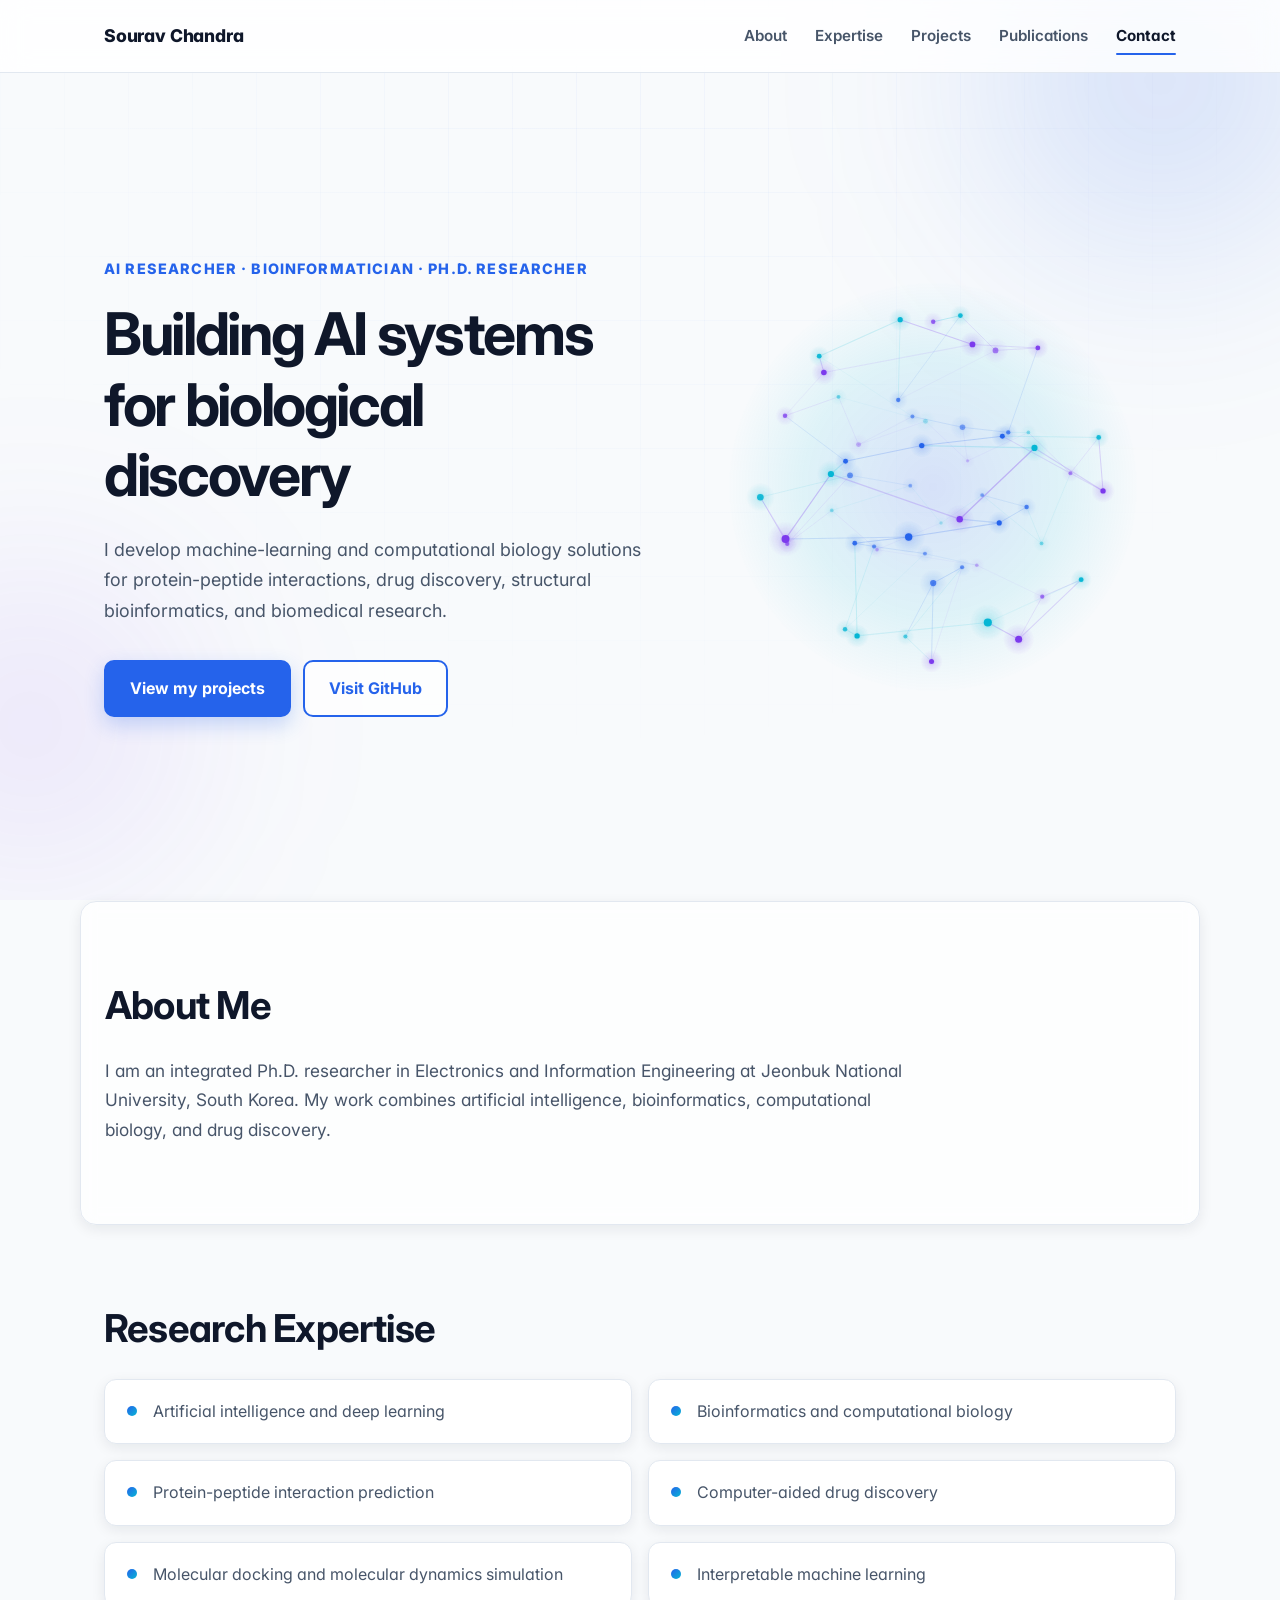
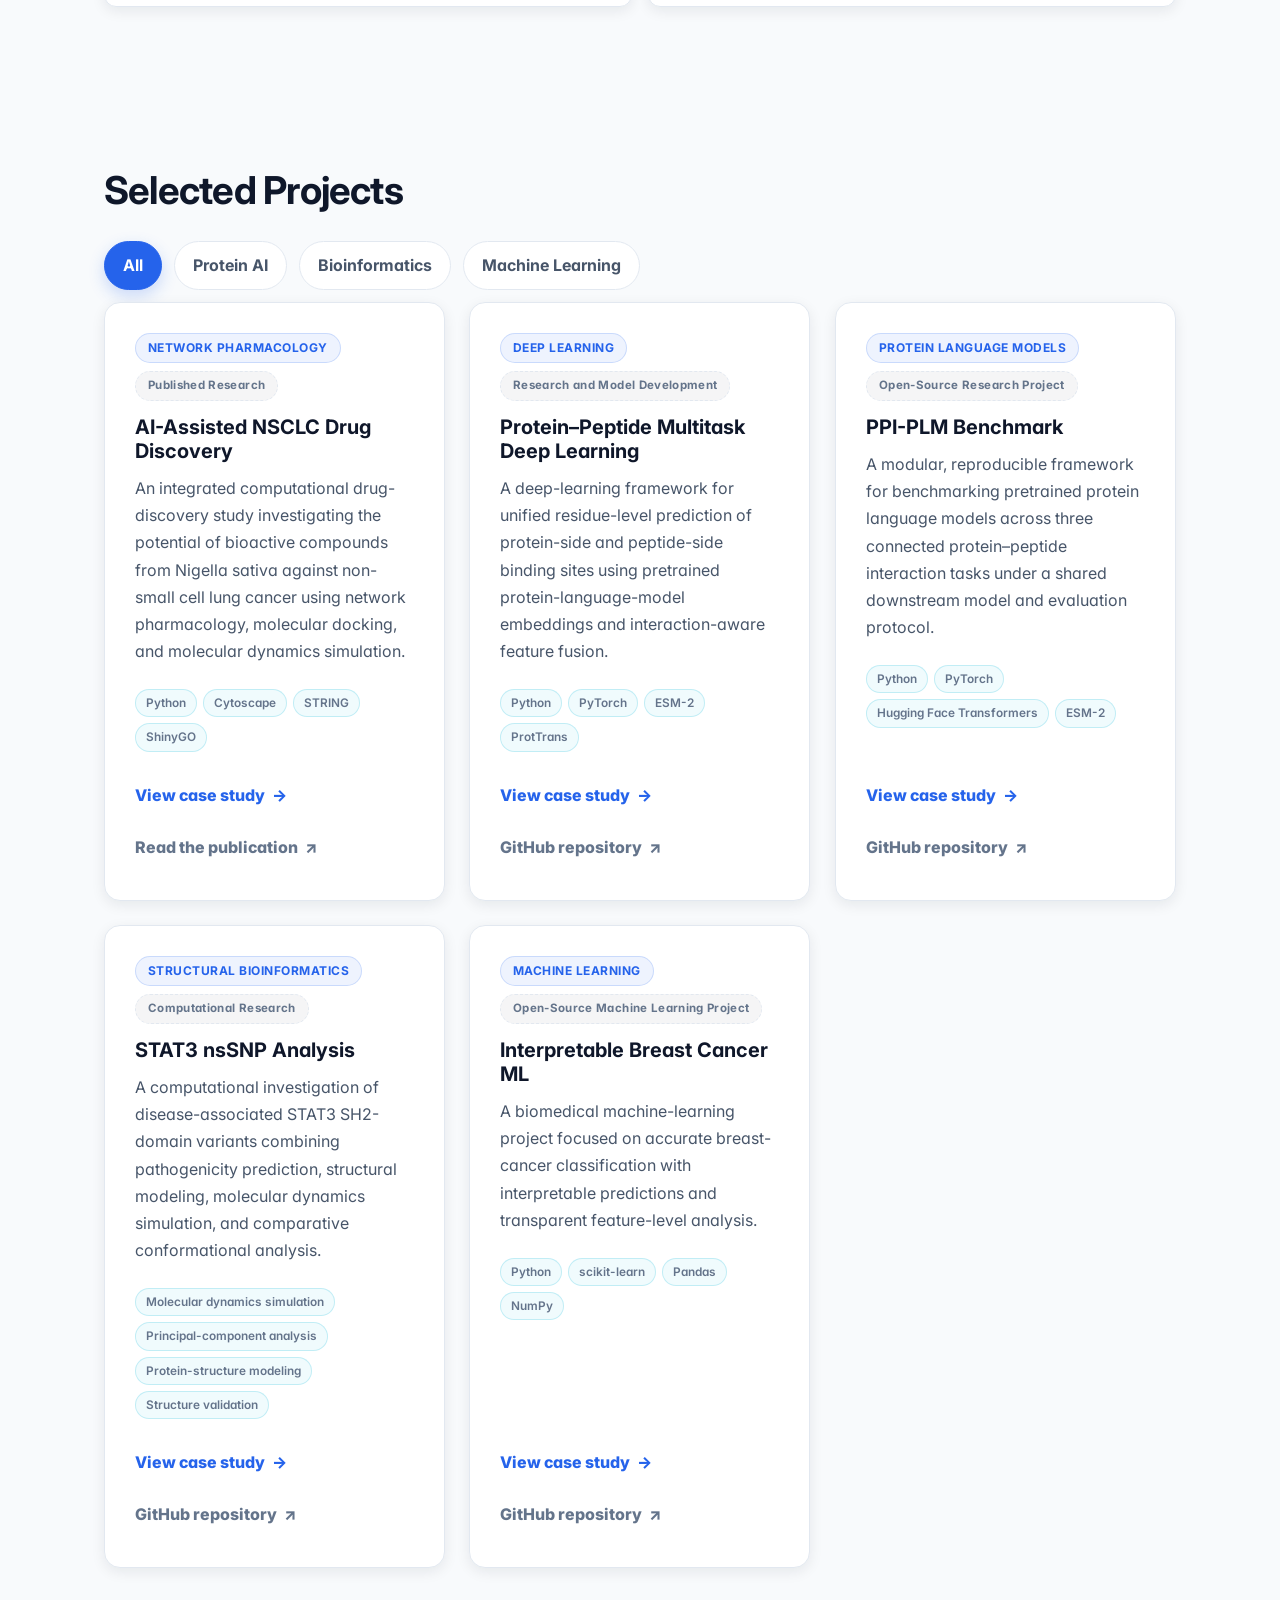
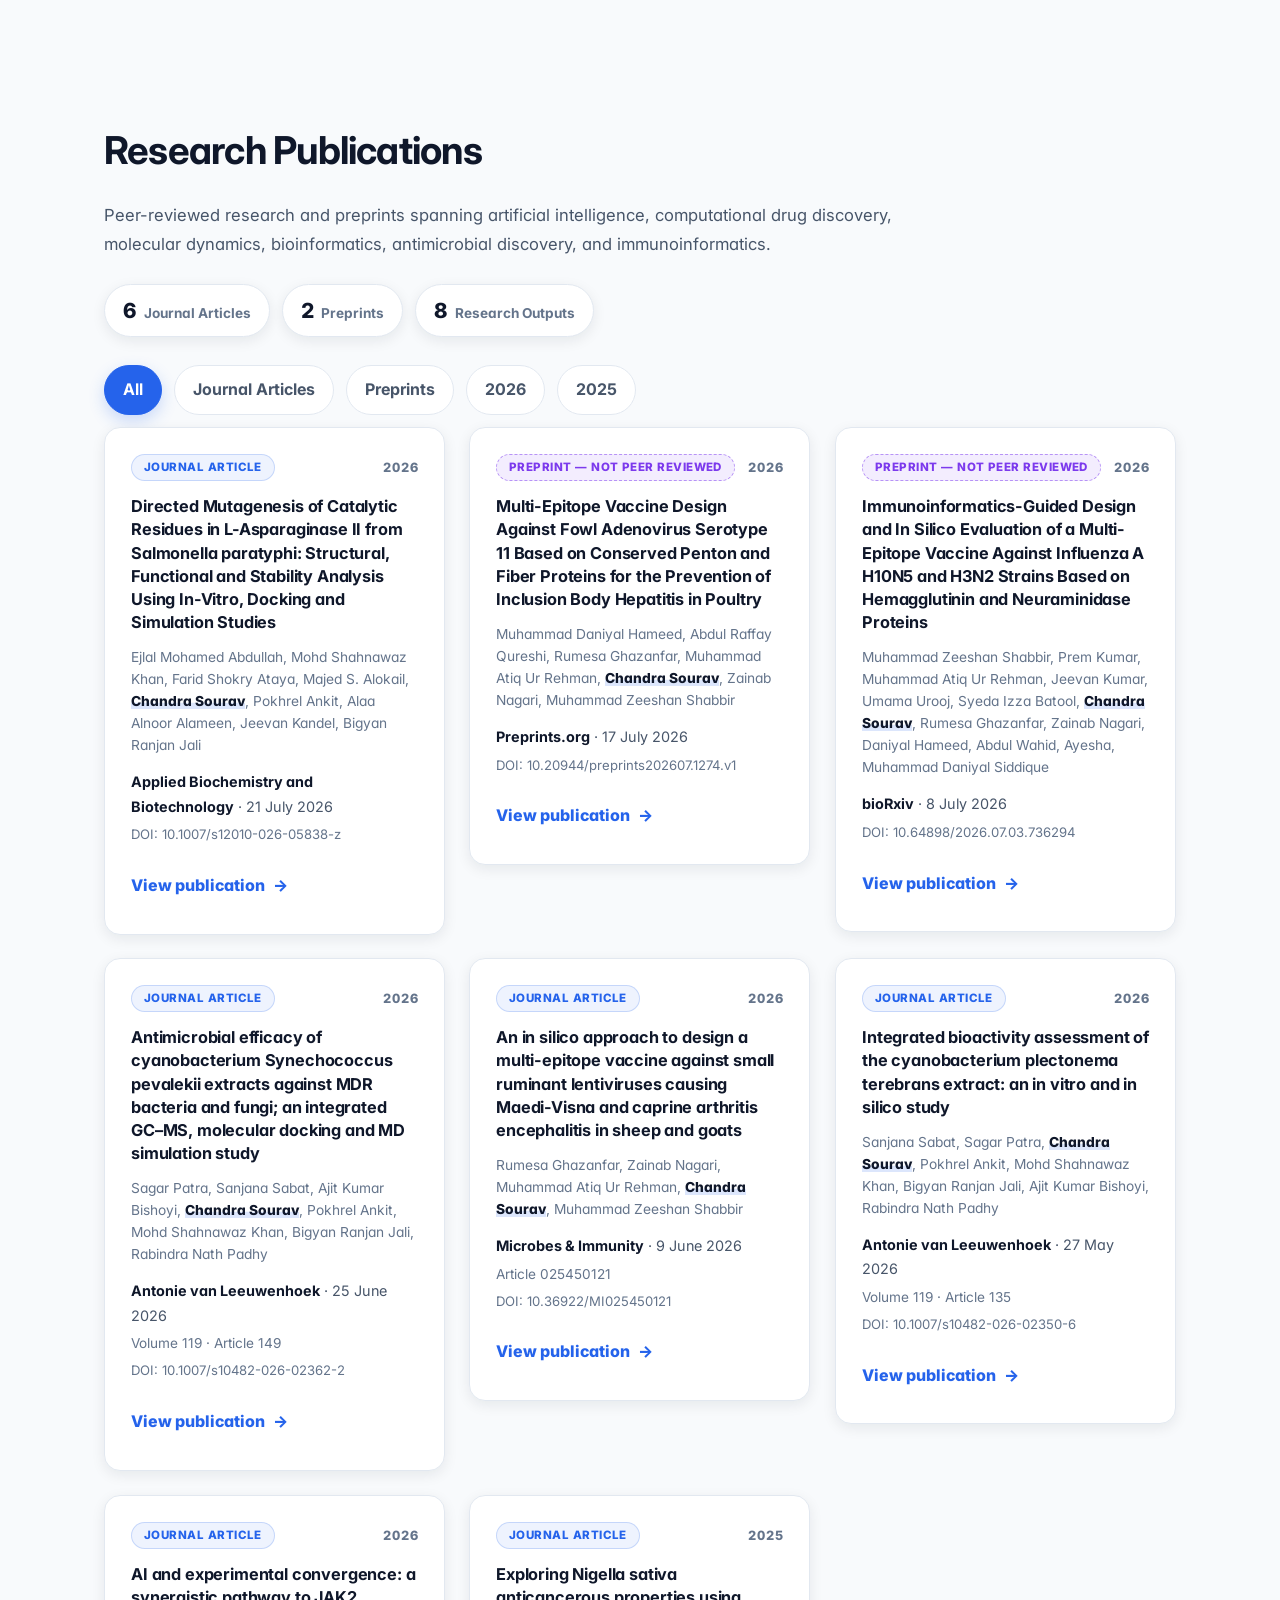
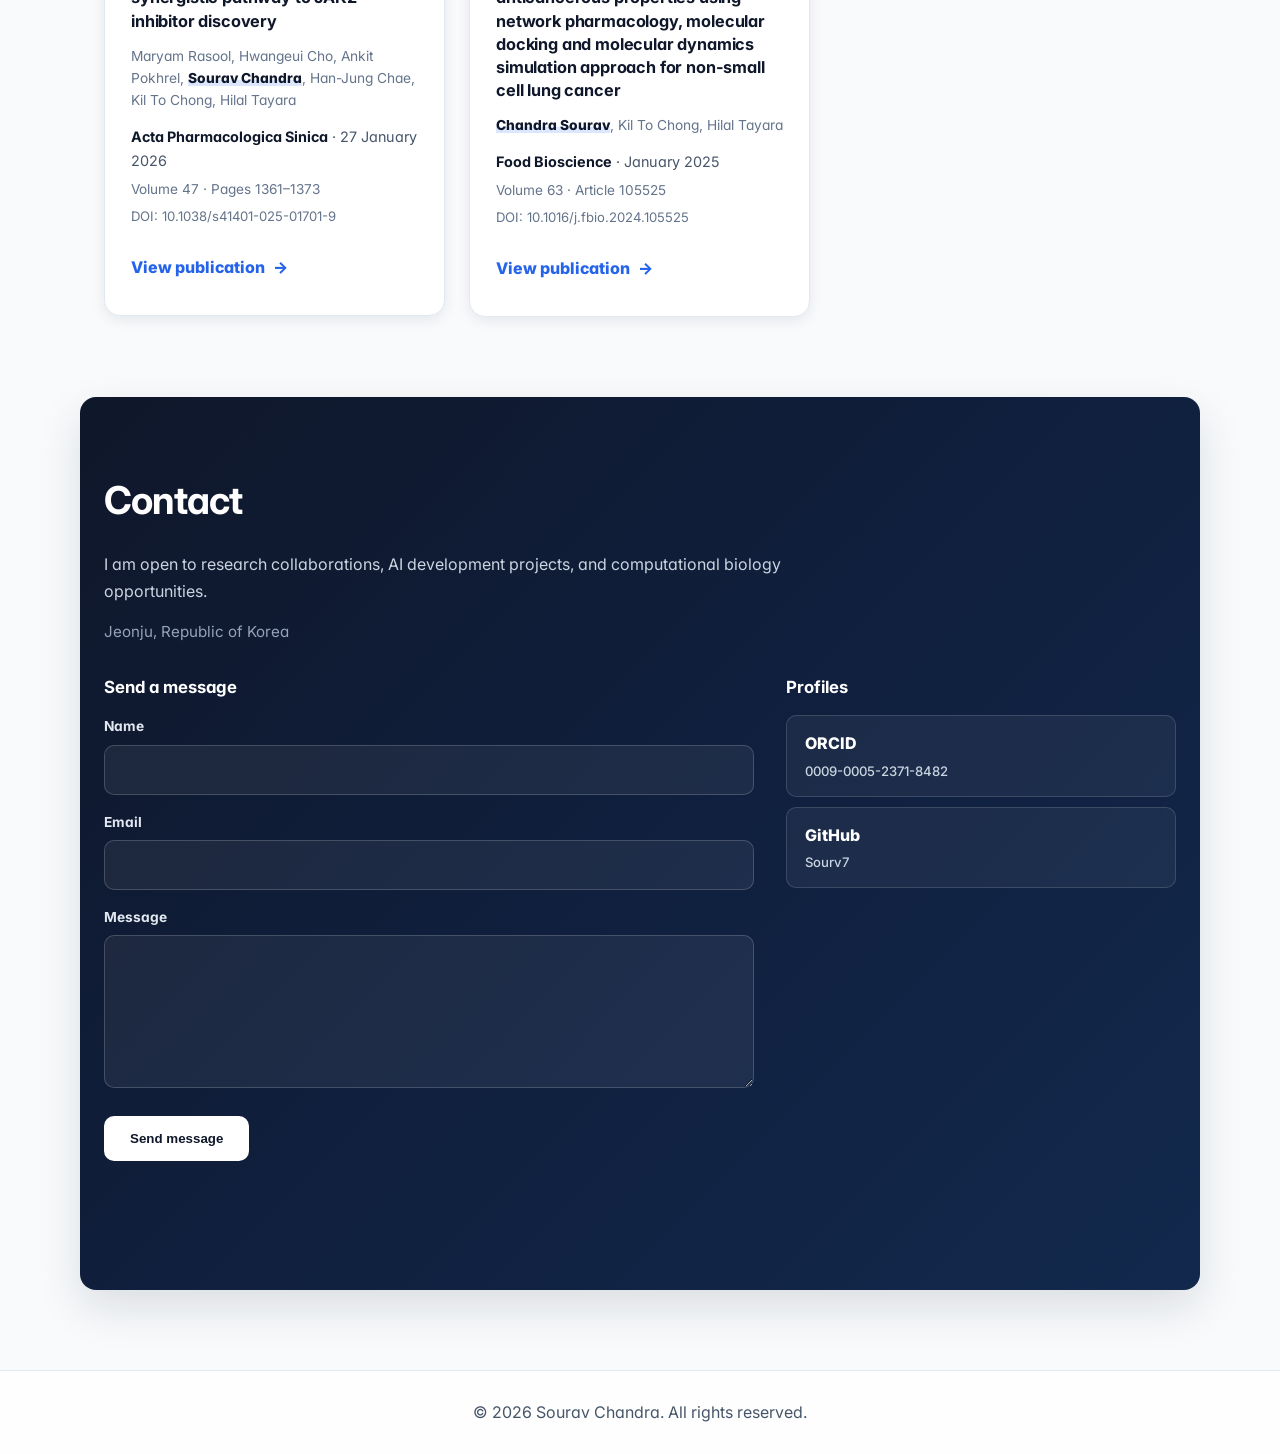
==== commit fd662195: "Load Inter, link NSCLC supplementary data, prefer publication links" ====
--- a/index.html
+++ b/index.html
@@ -54,6 +54,18 @@
     <meta
         name="twitter:description"
         content="AI and bioinformatics researcher working on protein-peptide interactions, drug discovery, and computational biology."
+    >
+
+    <!-- Inter. styles.css asks for it, so it has to actually load: without
+         this, visitors fall back to their system sans-serif and none of the
+         typography is what was designed. preconnect opens the connections
+         early; display=swap paints text immediately in the fallback and
+         restyles when Inter arrives, so nothing is ever invisible. -->
+    <link rel="preconnect" href="https://fonts.googleapis.com">
+    <link rel="preconnect" href="https://fonts.gstatic.com" crossorigin>
+    <link
+        rel="stylesheet"
+        href="https://fonts.googleapis.com/css2?family=Inter:wght@400;600;700;800&amp;display=swap"
     >
 
     <link rel="icon" href="/favicon.ico" sizes="any">
--- a/styles.css
+++ b/styles.css
@@ -55,6 +55,10 @@
 body {
     position: relative;
     overflow-x: hidden;
+
+    /* Inter's default figures are proportional; tabular figures keep the
+       publication statistics and metric tiles from shifting as they count. */
+    font-feature-settings: "cv11";
 
     background: var(--color-background);
     color: var(--color-text);
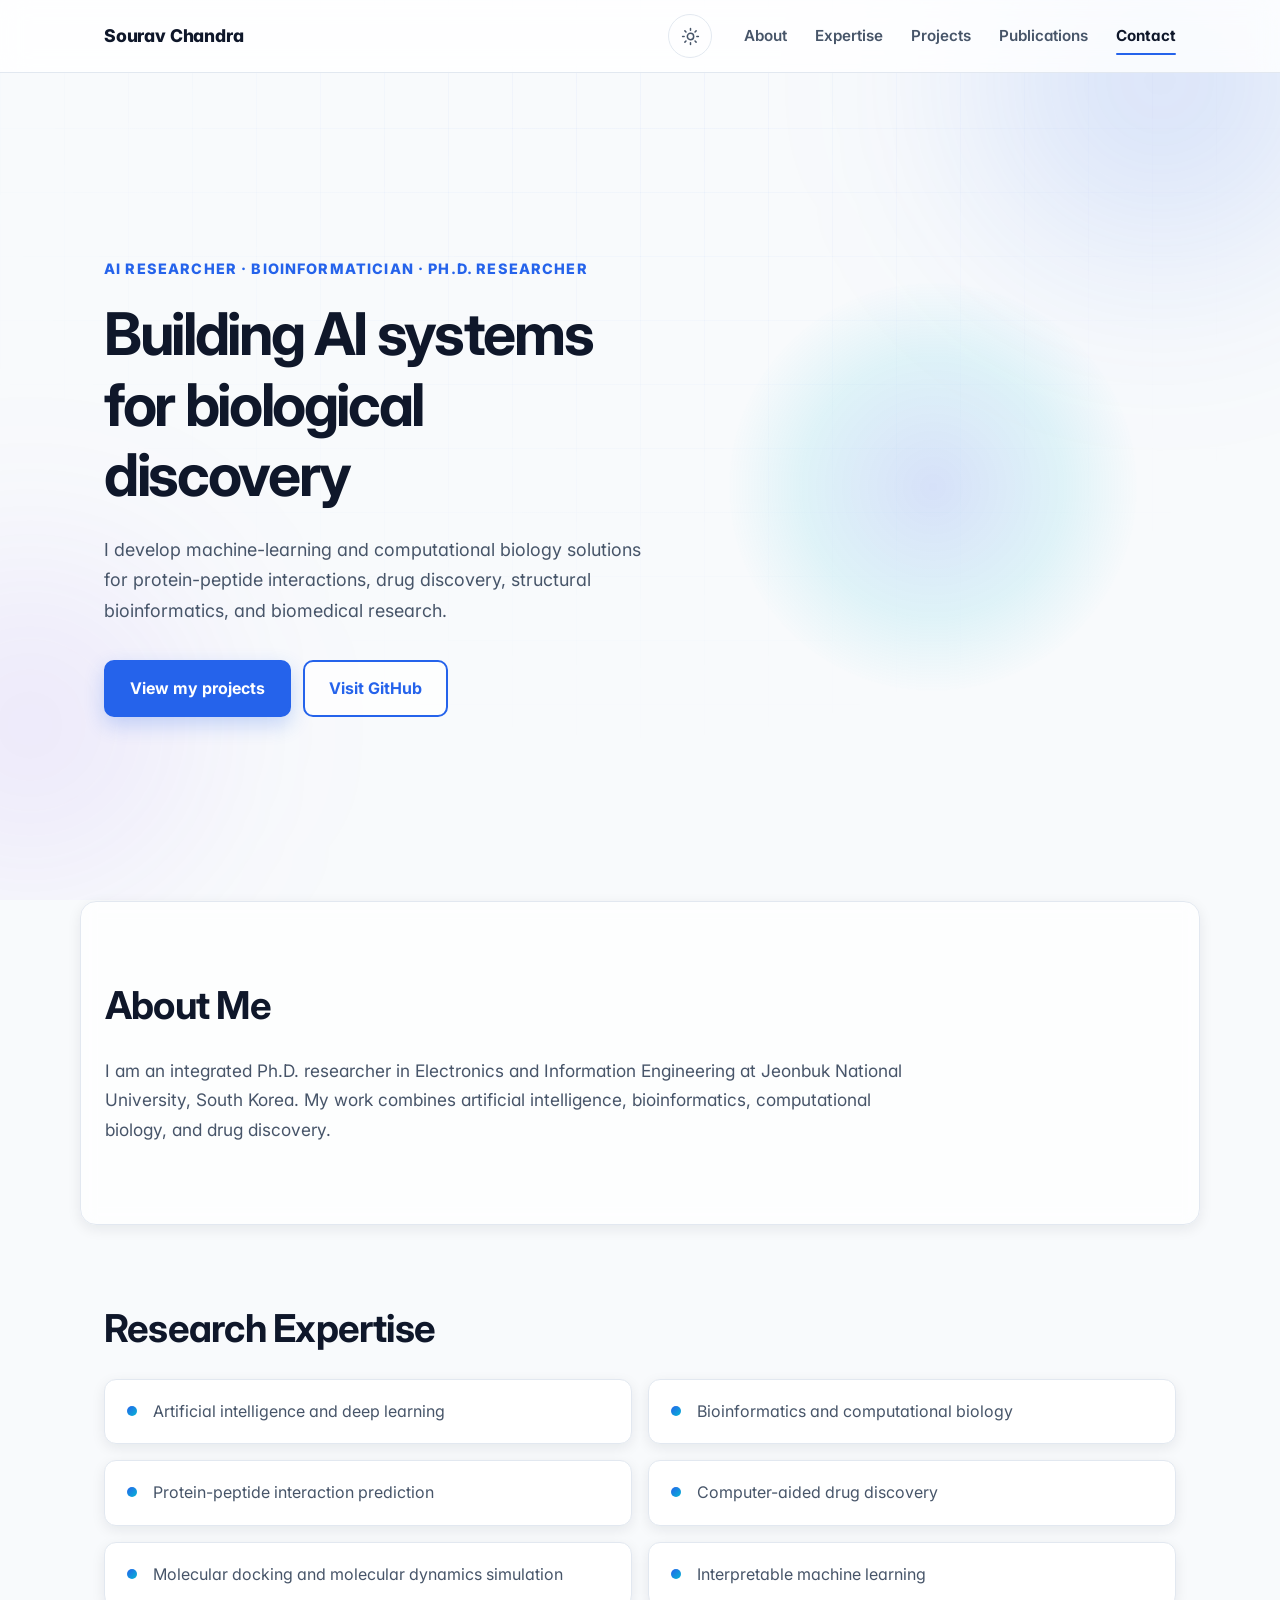
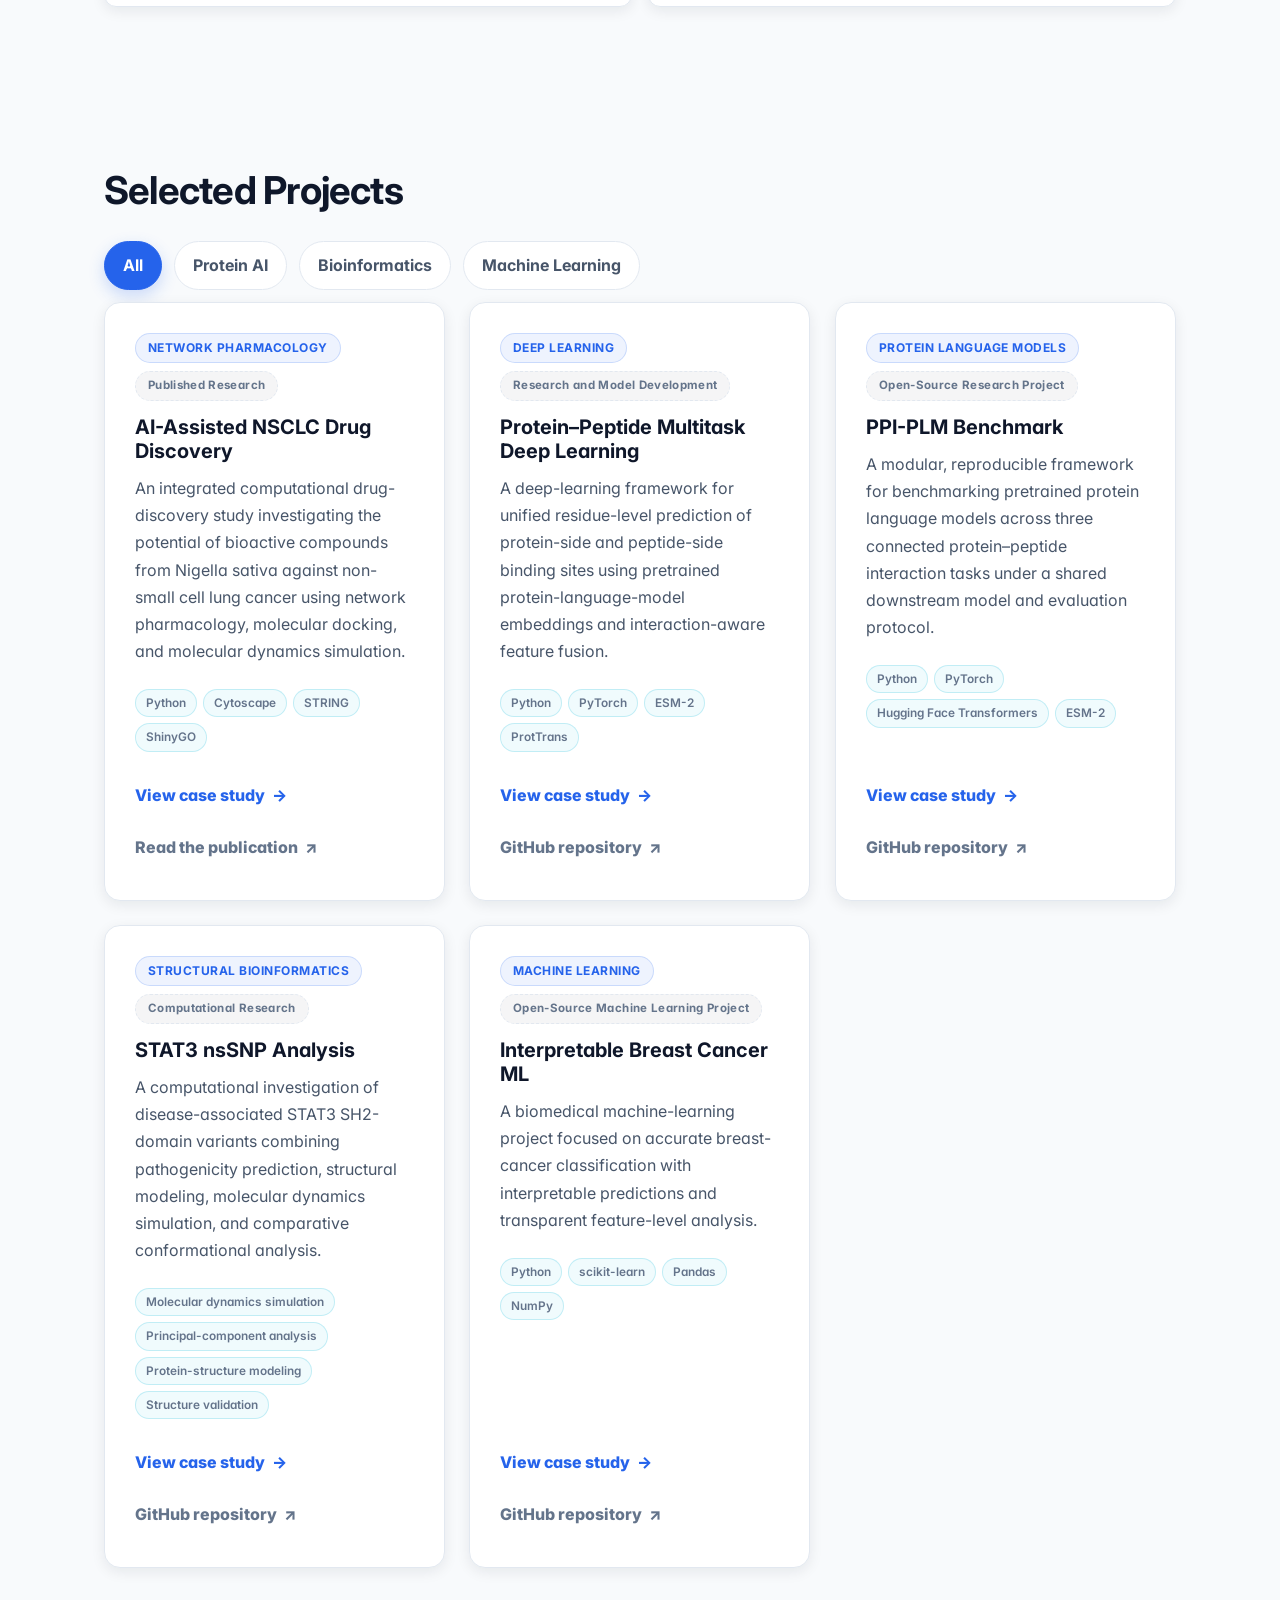
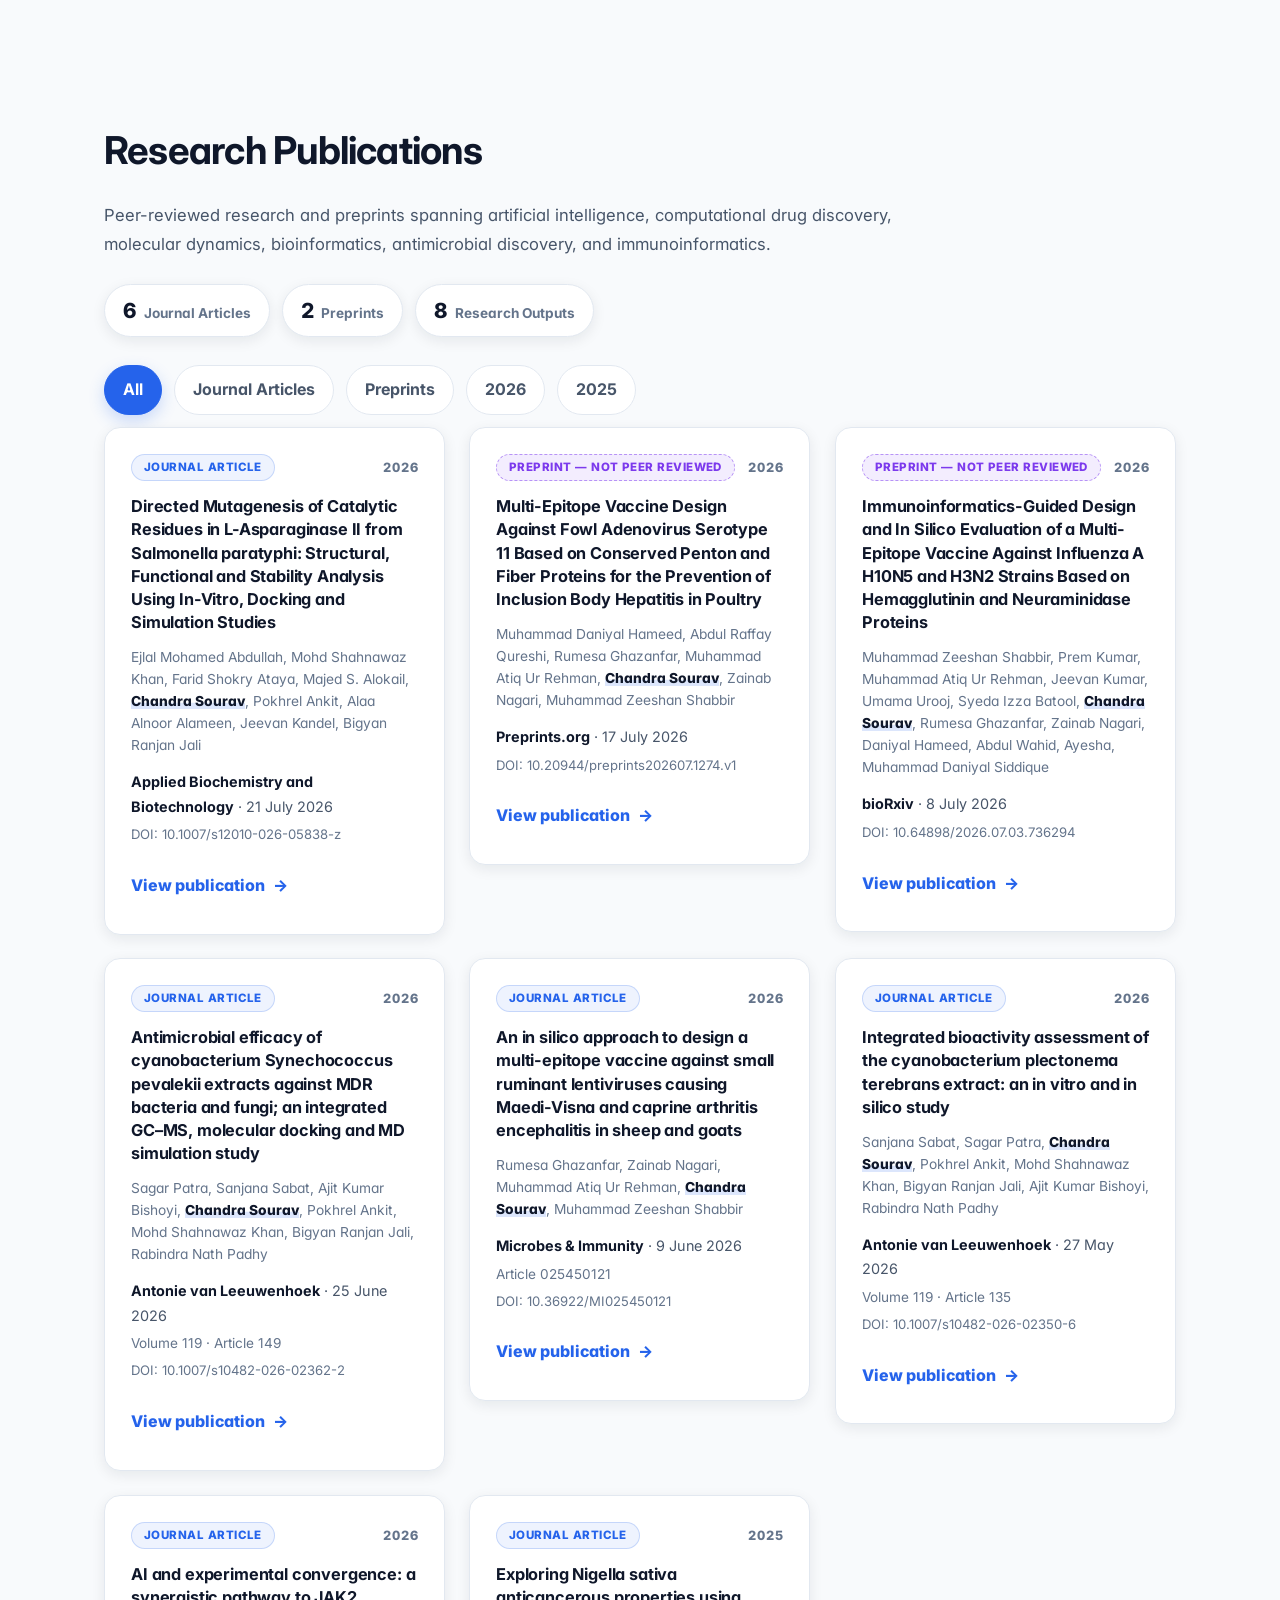
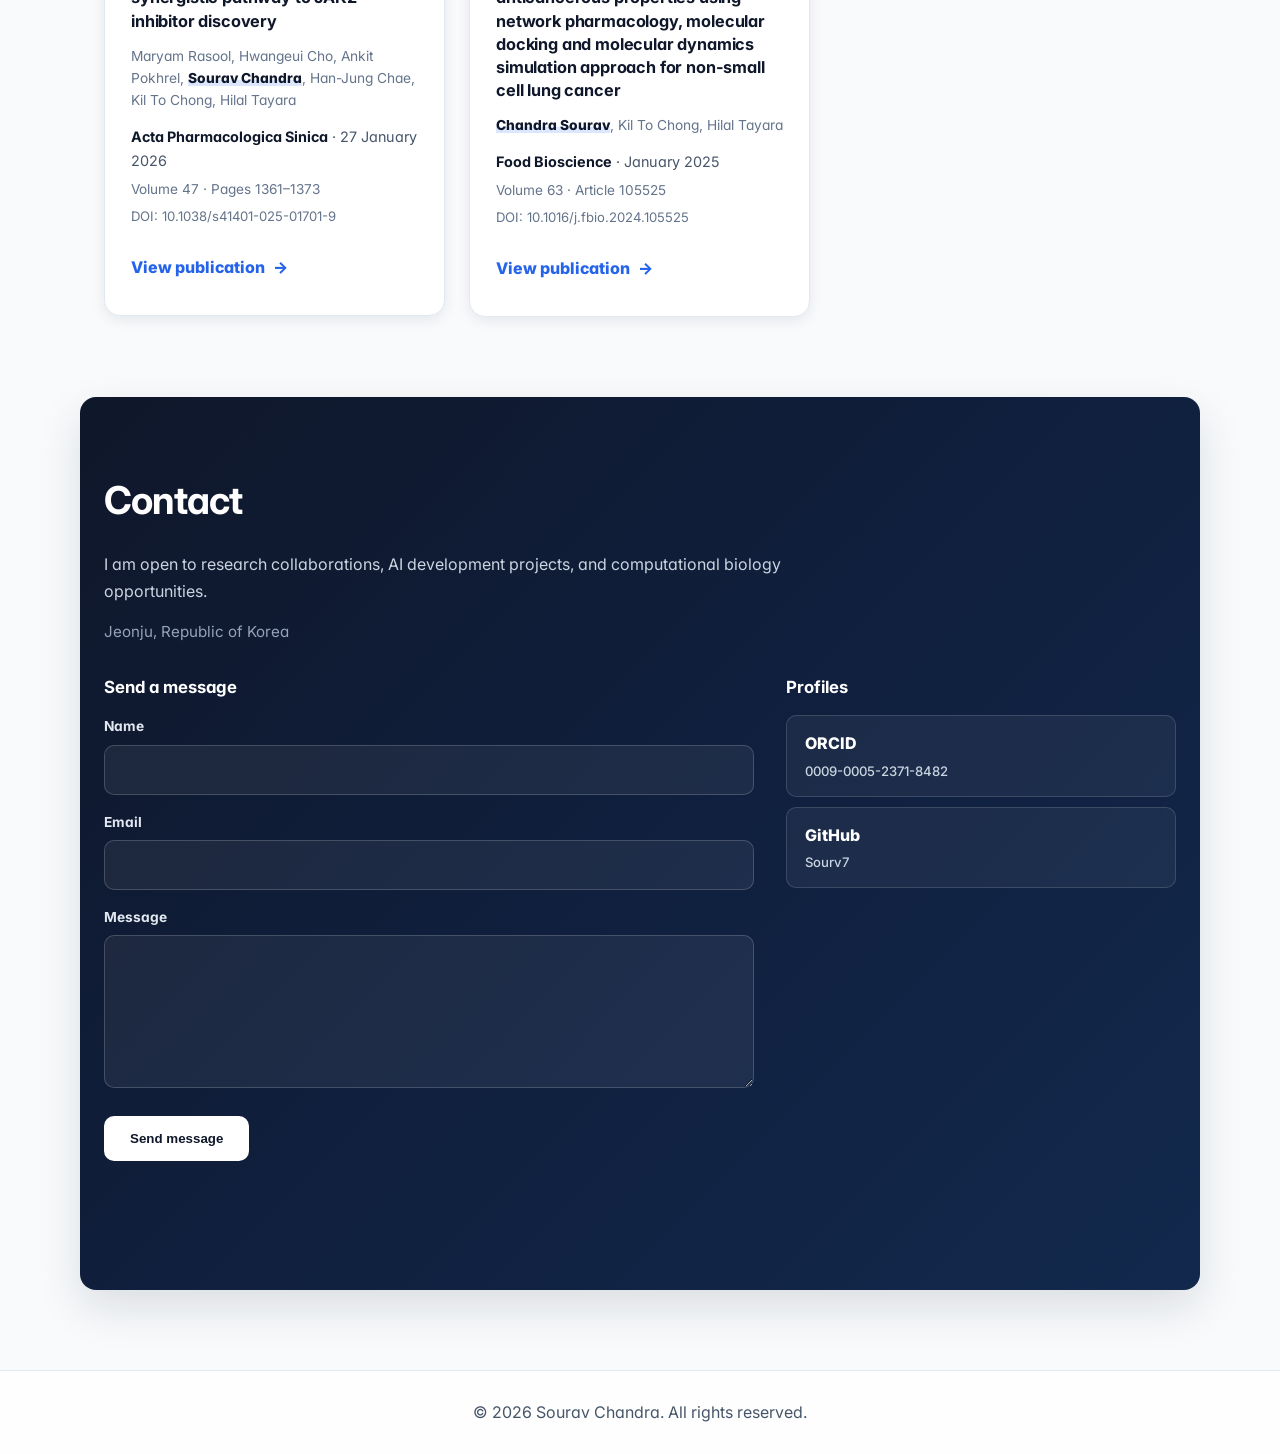
==== commit cd17664b: "Add security headers, 404 page, dark theme, and per-project share images" ====
--- a/index.html
+++ b/index.html
@@ -61,6 +61,28 @@
          typography is what was designed. preconnect opens the connections
          early; display=swap paints text immediately in the fallback and
          restyles when Inter arrives, so nothing is ever invisible. -->
+    <script>
+        // Deliberately inline and deliberately first: resolving the theme
+        // after paint would show a flash of the wrong colours.
+        (function () {
+            try {
+                var saved = localStorage.getItem("theme");
+                var prefersDark = window.matchMedia(
+                    "(prefers-color-scheme: dark)"
+                ).matches;
+
+                document.documentElement.setAttribute(
+                    "data-theme",
+                    saved || (prefersDark ? "dark" : "light")
+                );
+            } catch (error) {
+                // Private browsing can refuse localStorage; the system
+                // preference alone is a fine fallback.
+                document.documentElement.setAttribute("data-theme", "light");
+            }
+        })();
+    </script>
+
     <link rel="preconnect" href="https://fonts.googleapis.com">
     <link rel="preconnect" href="https://fonts.gstatic.com" crossorigin>
     <link
@@ -122,6 +144,21 @@
             <a class="nav-brand" href="#home">Sourav Chandra</a>
 
             <button
+                class="theme-toggle"
+                type="button"
+                aria-label="Switch to dark theme"
+            >
+                <svg class="icon-sun" viewBox="0 0 24 24" aria-hidden="true">
+                    <circle cx="12" cy="12" r="4"></circle>
+                    <path d="M12 2v2M12 20v2M4.9 4.9l1.4 1.4M17.7 17.7l1.4 1.4M2 12h2M20 12h2M4.9 19.1l1.4-1.4M17.7 6.3l1.4-1.4"></path>
+                </svg>
+
+                <svg class="icon-moon" viewBox="0 0 24 24" aria-hidden="true">
+                    <path d="M21 12.8A9 9 0 1 1 11.2 3a7 7 0 0 0 9.8 9.8z"></path>
+                </svg>
+            </button>
+
+            <button
                 class="nav-toggle"
                 type="button"
                 aria-expanded="false"
--- a/styles.css
+++ b/styles.css
@@ -1434,6 +1434,265 @@
     --reveal-delay: 350ms;
 }
 
+
+/* ==========================================================================
+   Dark theme
+   --------------------------------------------------------------------------
+   Applied when the visitor's system asks for dark, unless they have chosen
+   otherwise with the toggle. Both cases resolve to data-theme on <html>,
+   which script.js sets before first paint, so there is no flash of the wrong
+   theme.
+
+   Every value below was checked against the same 4.5:1 body-text and 3:1
+   non-text minimums as the light theme. The surface is lifted to #131c2e
+   rather than pure black so the shadows and borders still read.
+   ========================================================================== */
+
+[data-theme="dark"] {
+    /* Accents are lightened: the light-theme blue is only 2.6:1 on a dark
+       surface, which would fail for link text. */
+    --primary-rgb: 125, 172, 255;
+    --accent-cyan-rgb: 56, 213, 240;
+    --accent-violet-rgb: 178, 143, 255;
+
+    --color-primary-dark: #a9c8ff;
+
+    --color-heading: #f1f5f9;
+    --color-text: #cbd5e1;
+    --color-text-muted: #a3b2c7;
+    --color-background: #0b1220;
+    --color-surface: #131c2e;
+    --color-border: #26334a;
+    --color-focus: #9dc0ff;
+
+    --shadow-small: 0 4px 14px rgba(0, 0, 0, 0.40);
+    --shadow-medium: 0 10px 30px rgba(0, 0, 0, 0.48);
+    --shadow-large: 0 18px 45px rgba(0, 0, 0, 0.55);
+
+    color-scheme: dark;
+}
+
+/* --- surfaces that were hardcoded light --- */
+
+[data-theme="dark"] header {
+    background: rgba(11, 18, 32, 0.82);
+}
+
+[data-theme="dark"] .button-secondary {
+    background: rgba(255, 255, 255, 0.04);
+}
+
+[data-theme="dark"] #about {
+    background: rgba(19, 28, 46, 0.75);
+}
+
+[data-theme="dark"] footer {
+    background: rgba(19, 28, 46, 0.8);
+}
+
+[data-theme="dark"] .project-status-badge {
+    background: rgba(255, 255, 255, 0.05);
+}
+
+/* --- filled controls need dark text on the lightened accent --- */
+
+[data-theme="dark"] .button-primary,
+[data-theme="dark"] .filter-button.is-active {
+    color: #0b1220;
+}
+
+[data-theme="dark"] .button:hover,
+[data-theme="dark"] .button:focus-visible {
+    color: #0b1220;
+}
+
+[data-theme="dark"] .skip-link,
+[data-theme="dark"] .skip-link:focus-visible {
+    color: #0b1220;
+}
+
+/* --- the contact panel is already dark; lift it off the page --- */
+
+[data-theme="dark"] #contact {
+    background: linear-gradient(135deg, #16203a 0%, #17284a 55%, #1a2f57 100%);
+    border: 1px solid var(--color-border);
+}
+
+[data-theme="dark"] #contact a:not(.profile-list a):not(.cv-button) {
+    color: #0b1220;
+}
+
+[data-theme="dark"] .contact-form button[type="submit"] {
+    background: rgb(var(--primary-rgb));
+    border-color: rgb(var(--primary-rgb));
+    color: #0b1220;
+}
+
+[data-theme="dark"] .contact-form button[type="submit"]:hover,
+[data-theme="dark"] .contact-form button[type="submit"]:focus-visible {
+    background: var(--color-primary-dark);
+    border-color: var(--color-primary-dark);
+    color: #0b1220;
+}
+
+/* --- the ambient wash is too strong on a dark page --- */
+
+[data-theme="dark"] .ambient-orb {
+    opacity: 0.5;
+}
+
+[data-theme="dark"] .ambient-grid {
+    opacity: 0.6;
+}
+
+/* --- glare highlights read as smudges on dark cards --- */
+
+[data-theme="dark"] .project-card::after,
+[data-theme="dark"] .publication-card::after {
+    background: radial-gradient(
+        260px circle at var(--glare-x, 50%) var(--glare-y, 50%),
+        rgba(var(--primary-rgb), 0.07),
+        rgba(255, 255, 255, 0) 62%
+    );
+}
+
+/* ==========================================================================
+   Theme toggle
+   ========================================================================== */
+
+.theme-toggle {
+    display: inline-flex;
+    align-items: center;
+    justify-content: center;
+
+    width: 44px;
+    height: 44px;
+    margin-left: auto;
+
+    background: transparent;
+    color: var(--color-text);
+
+    border: 1px solid var(--color-border);
+    border-radius: var(--border-radius-pill);
+    cursor: pointer;
+
+    transition:
+        background-color var(--transition-fast),
+        border-color var(--transition-fast),
+        color var(--transition-fast);
+}
+
+.theme-toggle:hover {
+    border-color: var(--color-primary);
+    color: var(--color-primary);
+}
+
+.theme-toggle svg {
+    width: 19px;
+    height: 19px;
+    fill: none;
+    stroke: currentColor;
+    stroke-width: 1.9;
+    stroke-linecap: round;
+    stroke-linejoin: round;
+}
+
+/* Only one of the two icons is ever shown. */
+.theme-toggle .icon-moon {
+    display: none;
+}
+
+[data-theme="dark"] .theme-toggle .icon-sun {
+    display: none;
+}
+
+[data-theme="dark"] .theme-toggle .icon-moon {
+    display: block;
+}
+
+/* On mobile the toggle sits beside the hamburger, before the menu opens. */
+@media (max-width: 720px) {
+    .theme-toggle {
+        margin-left: auto;
+        margin-right: 4px;
+    }
+}
+
+/* ==========================================================================
+   404
+   ========================================================================== */
+
+.error-page {
+    display: flex;
+    flex-direction: column;
+    align-items: flex-start;
+
+    min-height: 60vh;
+    justify-content: center;
+}
+
+.error-code {
+    margin-bottom: 8px;
+
+    color: rgba(var(--primary-rgb), 0.35);
+    font-size: clamp(3.5rem, 12vw, 6rem);
+    font-weight: 800;
+    letter-spacing: -0.04em;
+    line-height: 1;
+}
+
+.error-page h1 {
+    margin-bottom: 18px;
+    font-size: clamp(1.8rem, 4vw, 2.6rem);
+    letter-spacing: -0.03em;
+}
+
+.error-page > p {
+    max-width: 560px;
+    margin-bottom: 28px;
+    font-size: 1.06rem;
+}
+
+.error-actions {
+    display: flex;
+    flex-wrap: wrap;
+    gap: 12px;
+    margin-bottom: 44px;
+}
+
+.error-links h2 {
+    margin-bottom: 12px;
+
+    color: var(--color-text-muted);
+    font-size: 0.76rem;
+    font-weight: 800;
+    letter-spacing: 0.08em;
+    text-transform: uppercase;
+}
+
+.error-links ul {
+    display: flex;
+    flex-wrap: wrap;
+    gap: 8px 24px;
+    list-style: none;
+}
+
+.error-links a {
+    font-weight: 700;
+}
+
+@media (max-width: 720px) {
+    .error-actions {
+        flex-direction: column;
+        align-items: stretch;
+        width: 100%;
+    }
+
+    .error-actions .button {
+        text-align: center;
+    }
+}
+
 /* ==========================================================================
    Responsive design
    ========================================================================== */
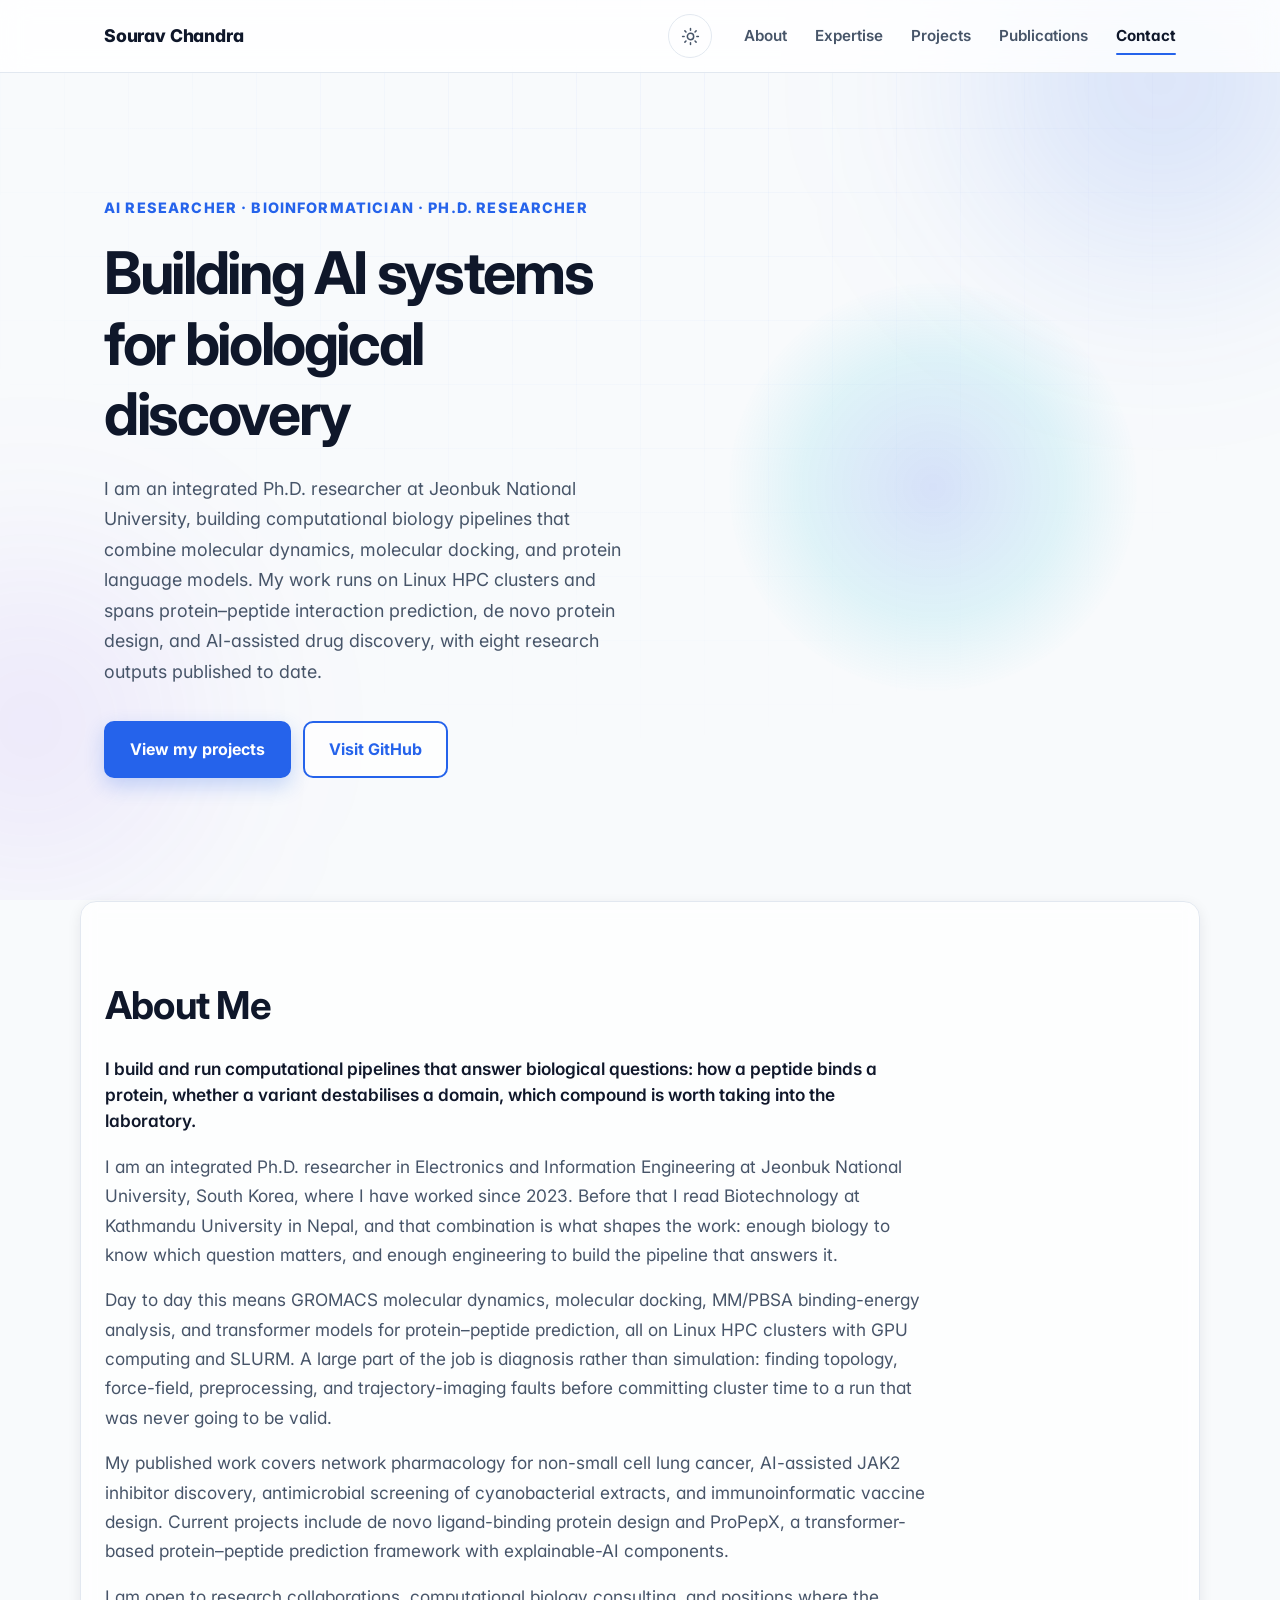
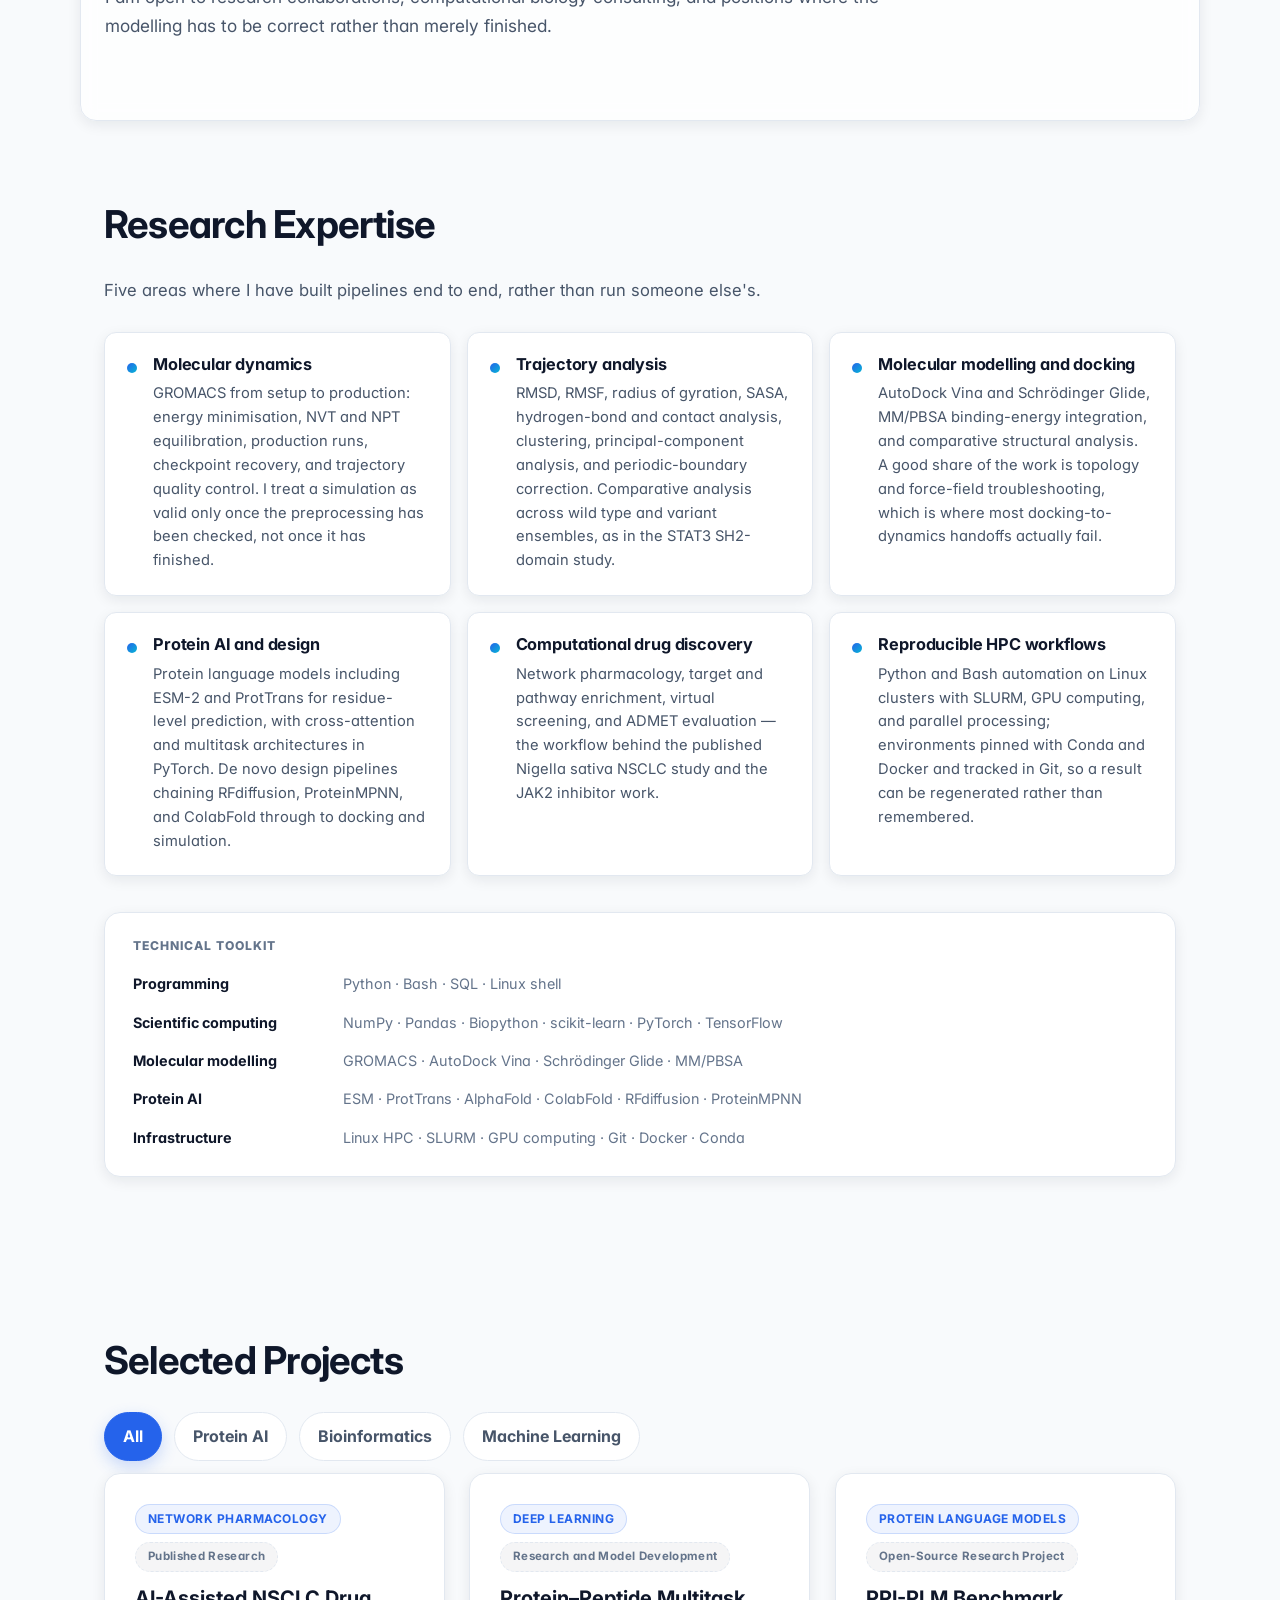
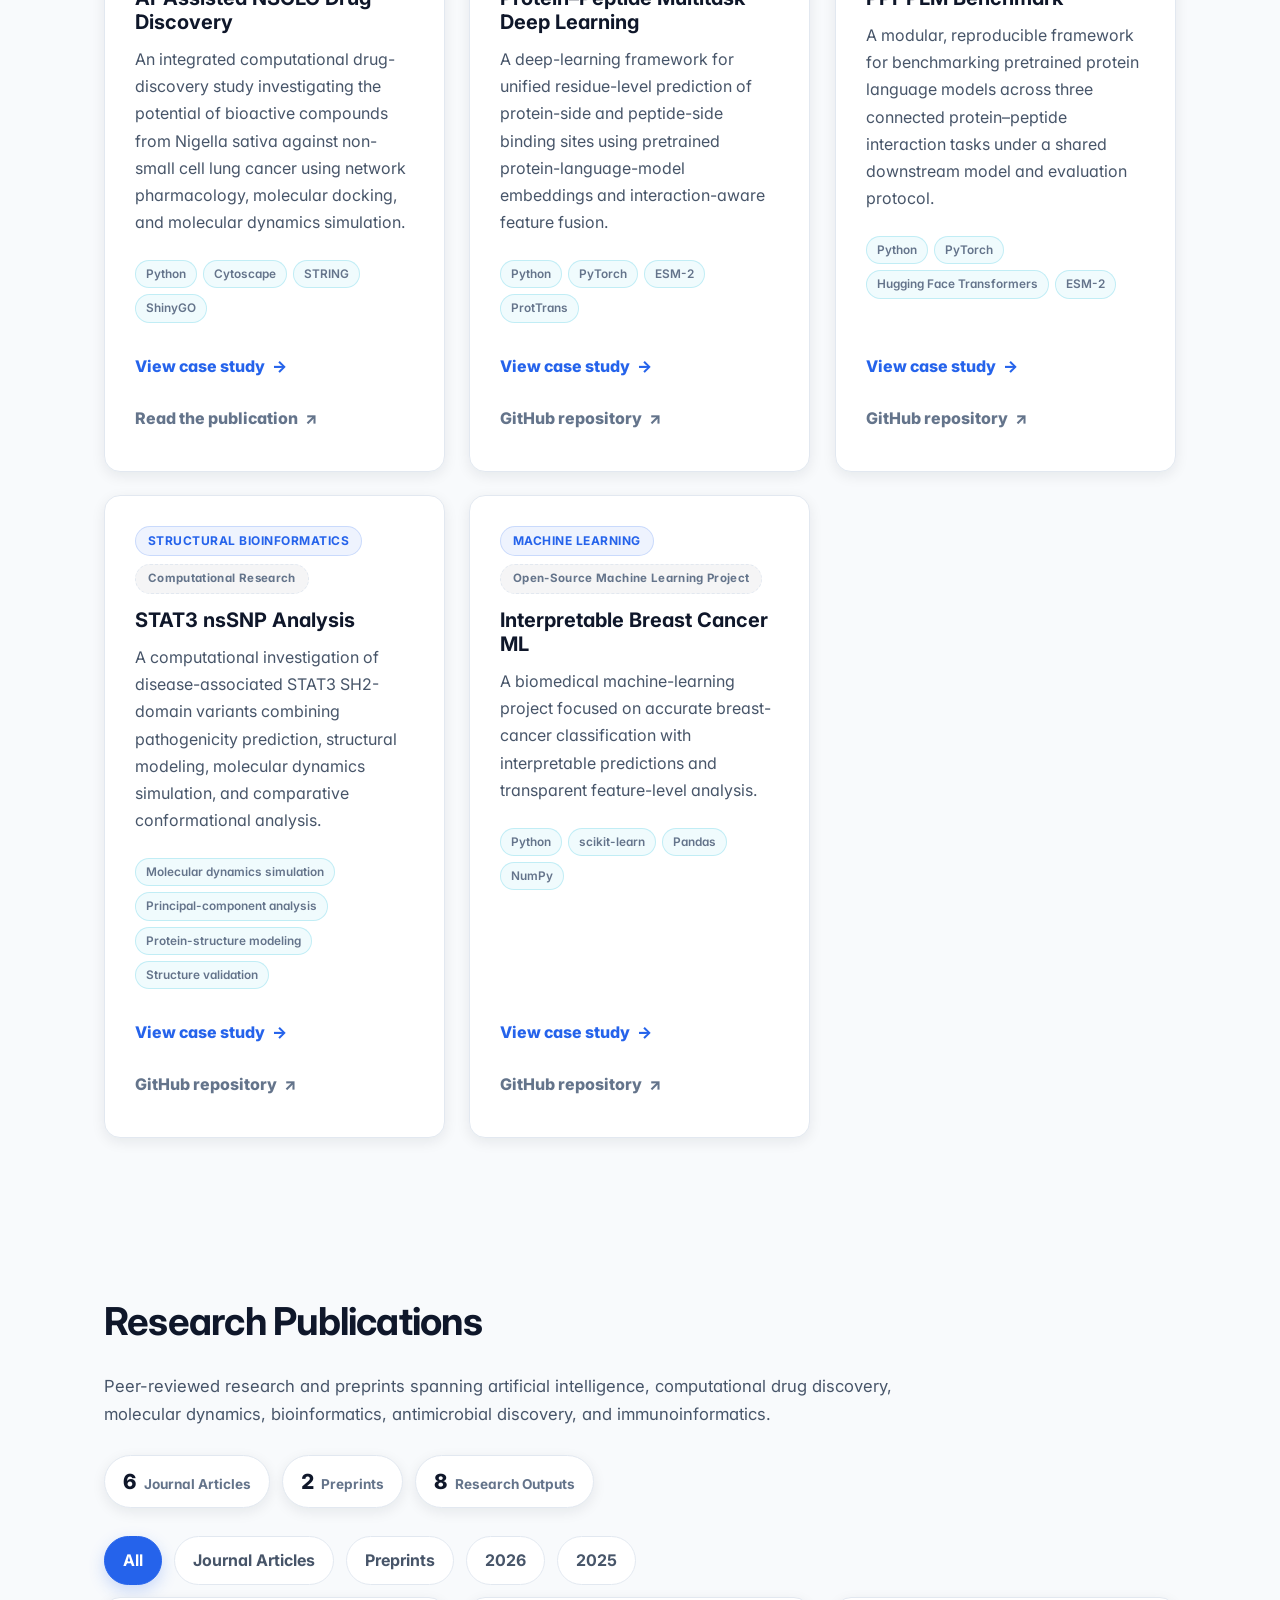
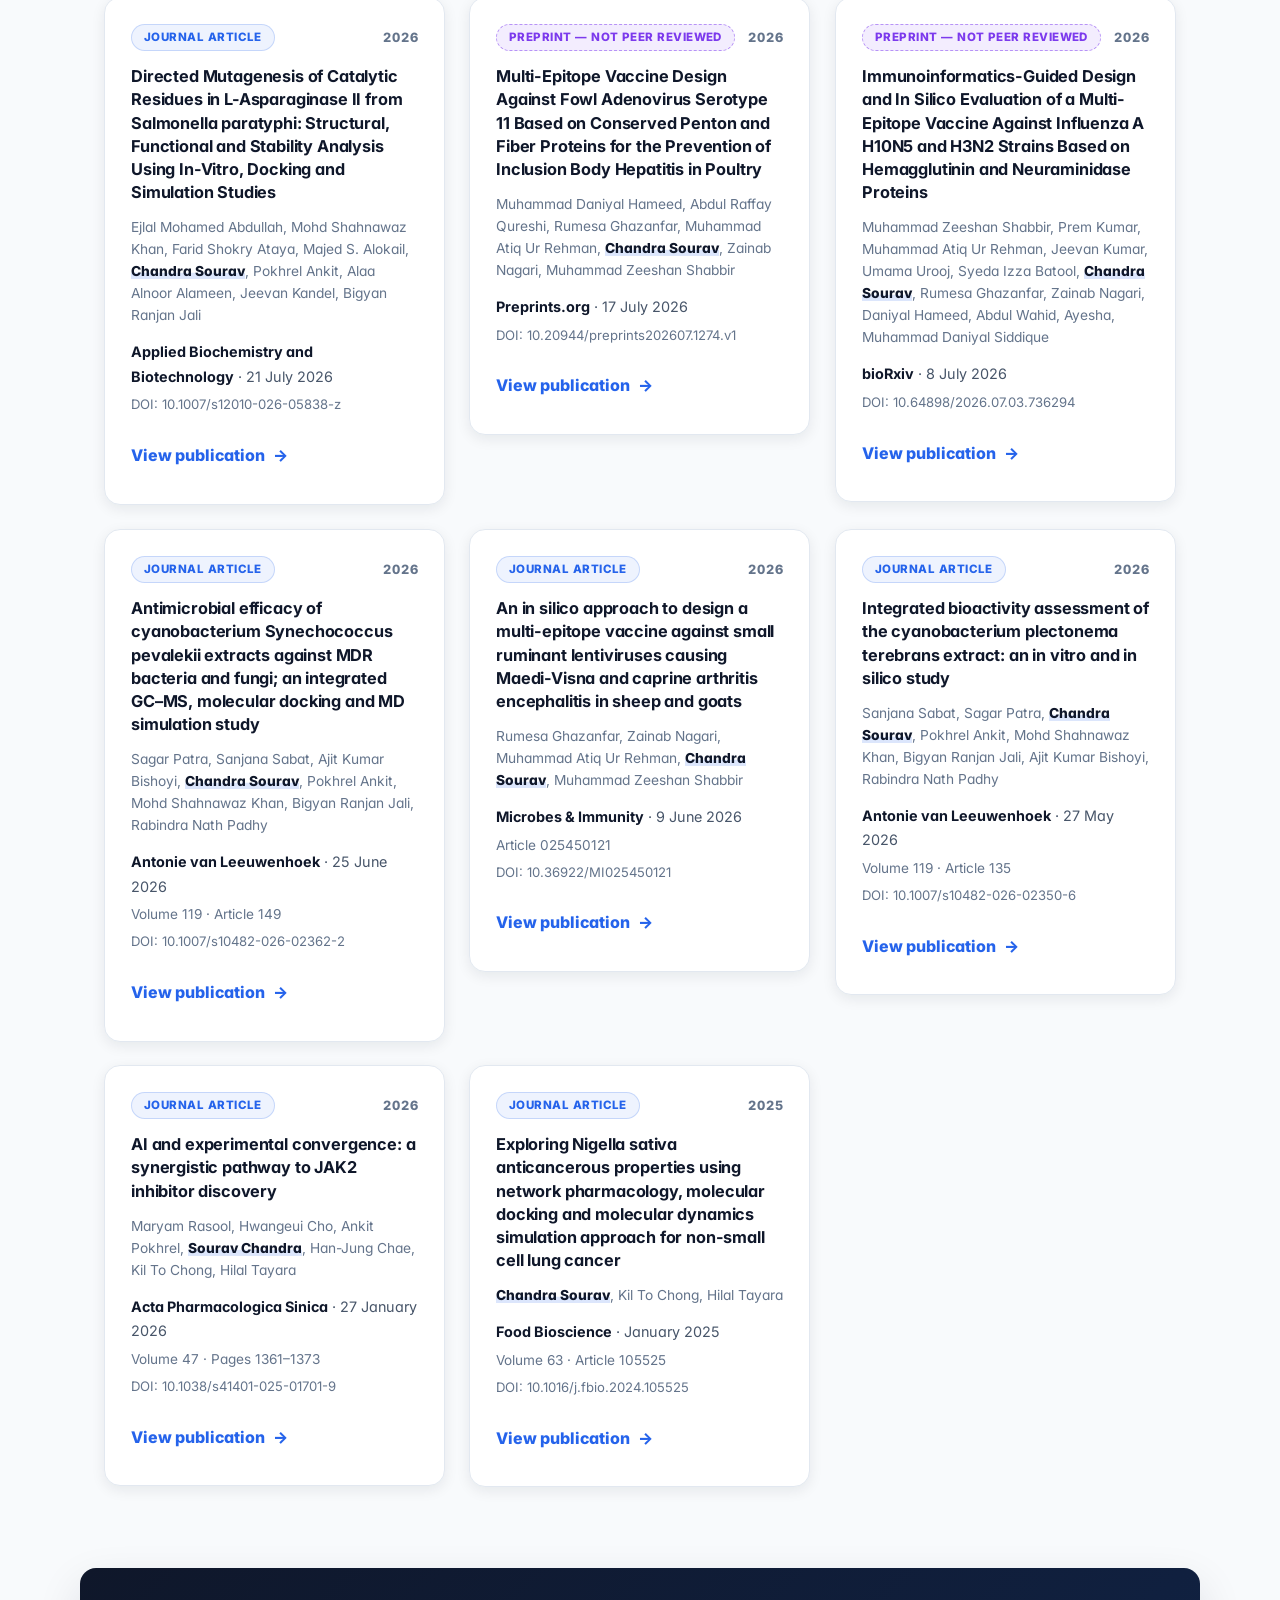
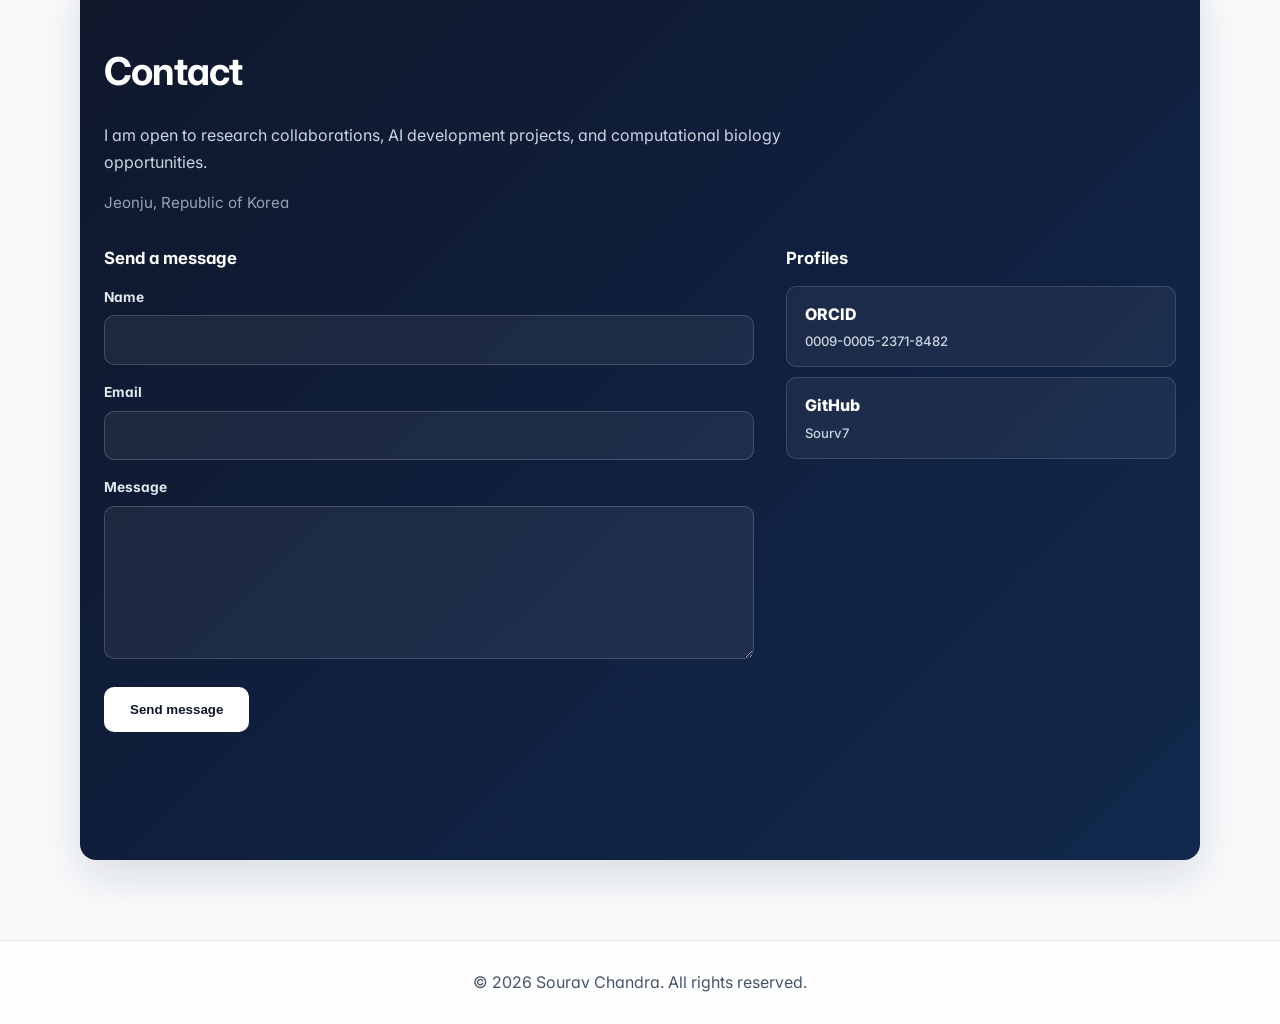
==== commit eda6c9cc: "Expand About, Expertise, and hero with real research detail" ====
--- a/index.html
+++ b/index.html
@@ -105,6 +105,24 @@
         "name": "Sourav Chandra",
         "url": "https://sourav-research-portfolio.vercel.app/",
         "jobTitle": "AI Researcher and Bioinformatician",
+        "description": "Integrated Ph.D. researcher building computational biology pipelines for molecular dynamics, molecular docking, protein-peptide prediction, and AI-assisted drug discovery.",
+        "alumniOf": {
+            "@type": "CollegeOrUniversity",
+            "name": "Kathmandu University",
+            "address": {
+                "@type": "PostalAddress",
+                "addressCountry": "NP"
+            }
+        },
+        "knowsAbout": [
+            "Molecular dynamics simulation",
+            "Molecular docking",
+            "Protein language models",
+            "Structural bioinformatics",
+            "Computer-aided drug discovery",
+            "Network pharmacology",
+            "High-performance computing"
+        ],
         "affiliation": {
             "@type": "CollegeOrUniversity",
             "name": "Jeonbuk National University"
@@ -195,10 +213,14 @@
                     <h1>Building AI systems for biological discovery</h1>
 
                     <p class="hero-summary">
-                        I develop machine-learning and computational biology
-                        solutions for protein-peptide interactions, drug
-                        discovery, structural bioinformatics, and biomedical
-                        research.
+                        I am an integrated Ph.D. researcher at Jeonbuk
+                        National University, building computational biology
+                        pipelines that combine molecular dynamics, molecular
+                        docking, and protein language models. My work runs on
+                        Linux HPC clusters and spans protein–peptide
+                        interaction prediction, de novo protein design, and
+                        AI-assisted drug discovery, with eight research
+                        outputs published to date.
                     </p>
 
                     <div class="hero-actions">
@@ -232,28 +254,158 @@
         <section id="about">
             <h2>About Me</h2>
 
+            <p class="about-lead">
+                I build and run computational pipelines that answer
+                biological questions: how a peptide binds a protein, whether
+                a variant destabilises a domain, which compound is worth
+                taking into the laboratory.
+            </p>
+
             <p>
                 I am an integrated Ph.D. researcher in Electronics and
-                Information Engineering at Jeonbuk National University,
-                South Korea. My work combines artificial intelligence,
-                bioinformatics, computational biology, and drug
-                discovery.
+                Information Engineering at Jeonbuk National University, South
+                Korea, where I have worked since 2023. Before that I read
+                Biotechnology at Kathmandu University in Nepal, and that
+                combination is what shapes the work: enough biology to know
+                which question matters, and enough engineering to build the
+                pipeline that answers it.
+            </p>
+
+            <p>
+                Day to day this means GROMACS molecular dynamics, molecular
+                docking, MM/PBSA binding-energy analysis, and transformer
+                models for protein–peptide prediction, all on Linux HPC
+                clusters with GPU computing and SLURM. A large part of the
+                job is diagnosis rather than simulation: finding topology,
+                force-field, preprocessing, and trajectory-imaging faults
+                before committing cluster time to a run that was never going
+                to be valid.
+            </p>
+
+            <p>
+                My published work covers network pharmacology for non-small
+                cell lung cancer, AI-assisted JAK2 inhibitor discovery,
+                antimicrobial screening of cyanobacterial extracts, and
+                immunoinformatic vaccine design. Current projects include de
+                novo ligand-binding protein design and ProPepX, a
+                transformer-based protein–peptide prediction framework with
+                explainable-AI components.
+            </p>
+
+            <p>
+                I am open to research collaborations, computational biology
+                consulting, and positions where the modelling has to be
+                correct rather than merely finished.
             </p>
         </section>
 
         <section id="expertise">
             <h2>Research Expertise</h2>
 
+            <p class="expertise-intro">
+                Five areas where I have built pipelines end to end, rather
+                than run someone else's.
+            </p>
+
             <ul class="expertise-list">
-                <li>Artificial intelligence and deep learning</li>
-                <li>Bioinformatics and computational biology</li>
-                <li>Protein-peptide interaction prediction</li>
-                <li>Computer-aided drug discovery</li>
                 <li>
-                    Molecular docking and molecular dynamics simulation
-                </li>
-                <li>Interpretable machine learning</li>
+                    <h3>Molecular dynamics</h3>
+                    <p>
+                        GROMACS from setup to production: energy
+                        minimisation, NVT and NPT equilibration, production
+                        runs, checkpoint recovery, and trajectory quality
+                        control. I treat a simulation as valid only once the
+                        preprocessing has been checked, not once it has
+                        finished.
+                    </p>
+                </li>
+
+                <li>
+                    <h3>Trajectory analysis</h3>
+                    <p>
+                        RMSD, RMSF, radius of gyration, SASA, hydrogen-bond
+                        and contact analysis, clustering, principal-component
+                        analysis, and periodic-boundary correction.
+                        Comparative analysis across wild type and variant
+                        ensembles, as in the STAT3 SH2-domain study.
+                    </p>
+                </li>
+
+                <li>
+                    <h3>Molecular modelling and docking</h3>
+                    <p>
+                        AutoDock Vina and Schrödinger Glide, MM/PBSA
+                        binding-energy integration, and comparative
+                        structural analysis. A good share of the work is
+                        topology and force-field troubleshooting, which is
+                        where most docking-to-dynamics handoffs actually
+                        fail.
+                    </p>
+                </li>
+
+                <li>
+                    <h3>Protein AI and design</h3>
+                    <p>
+                        Protein language models including ESM-2 and ProtTrans
+                        for residue-level prediction, with cross-attention
+                        and multitask architectures in PyTorch. De novo
+                        design pipelines chaining RFdiffusion, ProteinMPNN,
+                        and ColabFold through to docking and simulation.
+                    </p>
+                </li>
+
+                <li>
+                    <h3>Computational drug discovery</h3>
+                    <p>
+                        Network pharmacology, target and pathway enrichment,
+                        virtual screening, and ADMET evaluation — the
+                        workflow behind the published Nigella sativa NSCLC
+                        study and the JAK2 inhibitor work.
+                    </p>
+                </li>
+
+                <li>
+                    <h3>Reproducible HPC workflows</h3>
+                    <p>
+                        Python and Bash automation on Linux clusters with
+                        SLURM, GPU computing, and parallel processing;
+                        environments pinned with Conda and Docker and tracked
+                        in Git, so a result can be regenerated rather than
+                        remembered.
+                    </p>
+                </li>
             </ul>
+
+            <div class="toolkit">
+                <h3>Technical toolkit</h3>
+
+                <dl class="toolkit-grid">
+                    <div class="toolkit-row">
+                        <dt>Programming</dt>
+                        <dd>Python · Bash · SQL · Linux shell</dd>
+                    </div>
+
+                    <div class="toolkit-row">
+                        <dt>Scientific computing</dt>
+                        <dd>NumPy · Pandas · Biopython · scikit-learn · PyTorch · TensorFlow</dd>
+                    </div>
+
+                    <div class="toolkit-row">
+                        <dt>Molecular modelling</dt>
+                        <dd>GROMACS · AutoDock Vina · Schrödinger Glide · MM/PBSA</dd>
+                    </div>
+
+                    <div class="toolkit-row">
+                        <dt>Protein AI</dt>
+                        <dd>ESM · ProtTrans · AlphaFold · ColabFold · RFdiffusion · ProteinMPNN</dd>
+                    </div>
+
+                    <div class="toolkit-row">
+                        <dt>Infrastructure</dt>
+                        <dd>Linux HPC · SLURM · GPU computing · Git · Docker · Conda</dd>
+                    </div>
+                </dl>
+            </div>
         </section>
 
         <section id="projects">
--- a/styles.css
+++ b/styles.css
@@ -507,16 +507,23 @@
    Expertise
    ========================================================================== */
 
+.expertise-intro {
+    max-width: 720px;
+    margin-bottom: 28px;
+    font-size: 1.04rem;
+}
+
 .expertise-list {
     display: grid;
-    grid-template-columns: repeat(2, minmax(0, 1fr));
+    grid-template-columns: repeat(auto-fit, minmax(min(100%, 300px), 1fr));
     gap: 16px;
     list-style: none;
 }
 
 .expertise-list li {
     position: relative;
-    padding: 18px 20px 18px 48px;
+    min-width: 0;
+    padding: 22px 24px 22px 48px;
 
     background: var(--color-surface);
     border: 1px solid var(--color-border);
@@ -533,9 +540,21 @@
     box-shadow: var(--shadow-medium);
 }
 
+.expertise-list li h3 {
+    margin-bottom: 8px;
+    font-size: 1.02rem;
+    letter-spacing: -0.01em;
+}
+
+.expertise-list li p {
+    color: var(--color-text);
+    font-size: 0.92rem;
+    line-height: 1.62;
+}
+
 .expertise-list li::before {
     position: absolute;
-    top: 26px;
+    top: 30px;
     left: 22px;
 
     width: 10px;
@@ -548,6 +567,75 @@
     );
     border-radius: 50%;
     content: "";
+}
+
+
+/* ---------- Technical toolkit ---------- */
+
+.toolkit {
+    margin-top: 36px;
+    padding: 26px 28px;
+
+    background: var(--color-surface);
+    border: 1px solid var(--color-border);
+    border-radius: var(--border-radius);
+    box-shadow: var(--shadow-small);
+}
+
+.toolkit > h3 {
+    margin-bottom: 18px;
+
+    color: var(--color-text-muted);
+    font-size: 0.76rem;
+    font-weight: 800;
+    letter-spacing: 0.08em;
+    text-transform: uppercase;
+}
+
+.toolkit-grid {
+    display: grid;
+    gap: 14px;
+}
+
+.toolkit-row {
+    display: grid;
+    grid-template-columns: minmax(0, 190px) minmax(0, 1fr);
+    gap: 8px 20px;
+    align-items: baseline;
+}
+
+.toolkit-row dt {
+    color: var(--color-heading);
+    font-size: 0.9rem;
+    font-weight: 700;
+}
+
+.toolkit-row dd {
+    margin: 0;
+    color: var(--color-text-muted);
+    font-size: 0.9rem;
+    overflow-wrap: break-word;
+}
+
+@media (max-width: 620px) {
+    .toolkit-row {
+        grid-template-columns: minmax(0, 1fr);
+        gap: 2px;
+    }
+}
+
+/* ---------- About ---------- */
+
+.about-lead {
+    margin-bottom: 18px;
+    color: var(--color-heading);
+    font-size: 1.22rem;
+    font-weight: 600;
+    line-height: 1.5;
+}
+
+#about p + p {
+    margin-top: 16px;
 }
 
 /* ==========================================================================
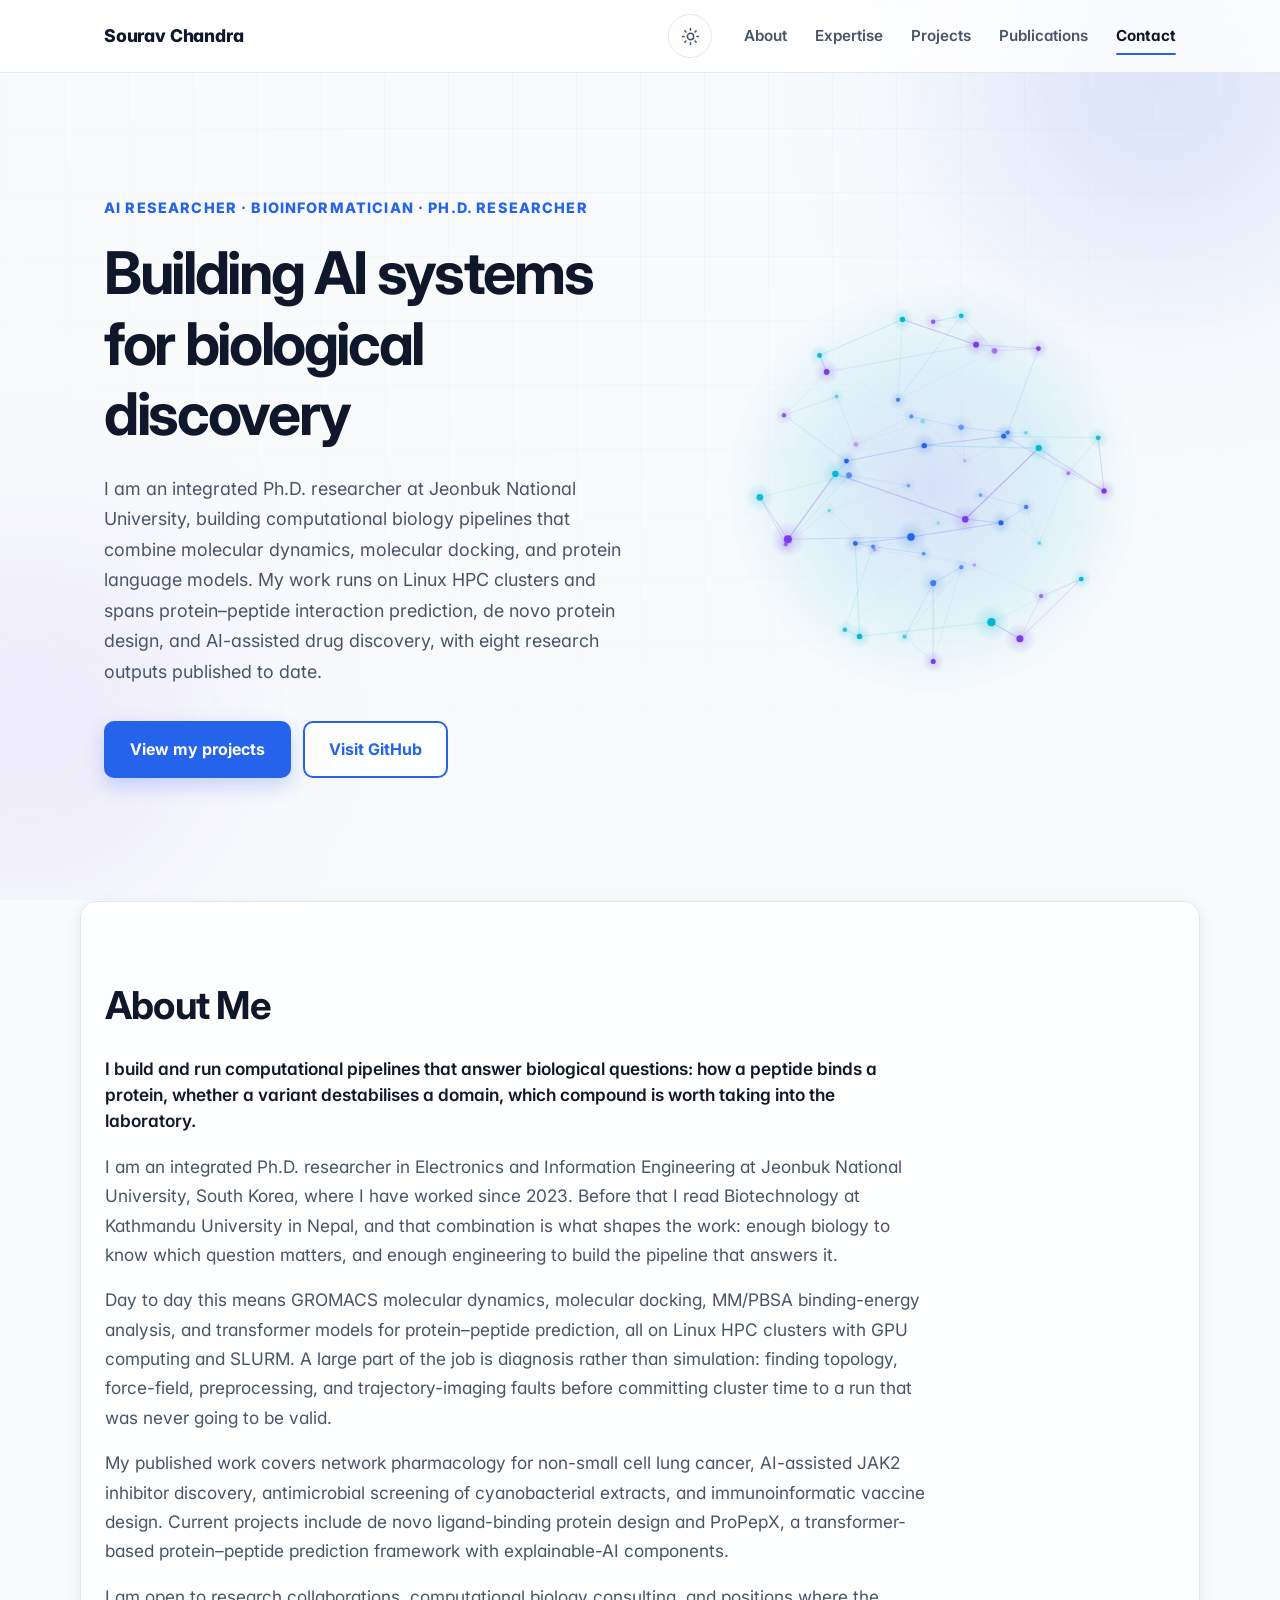
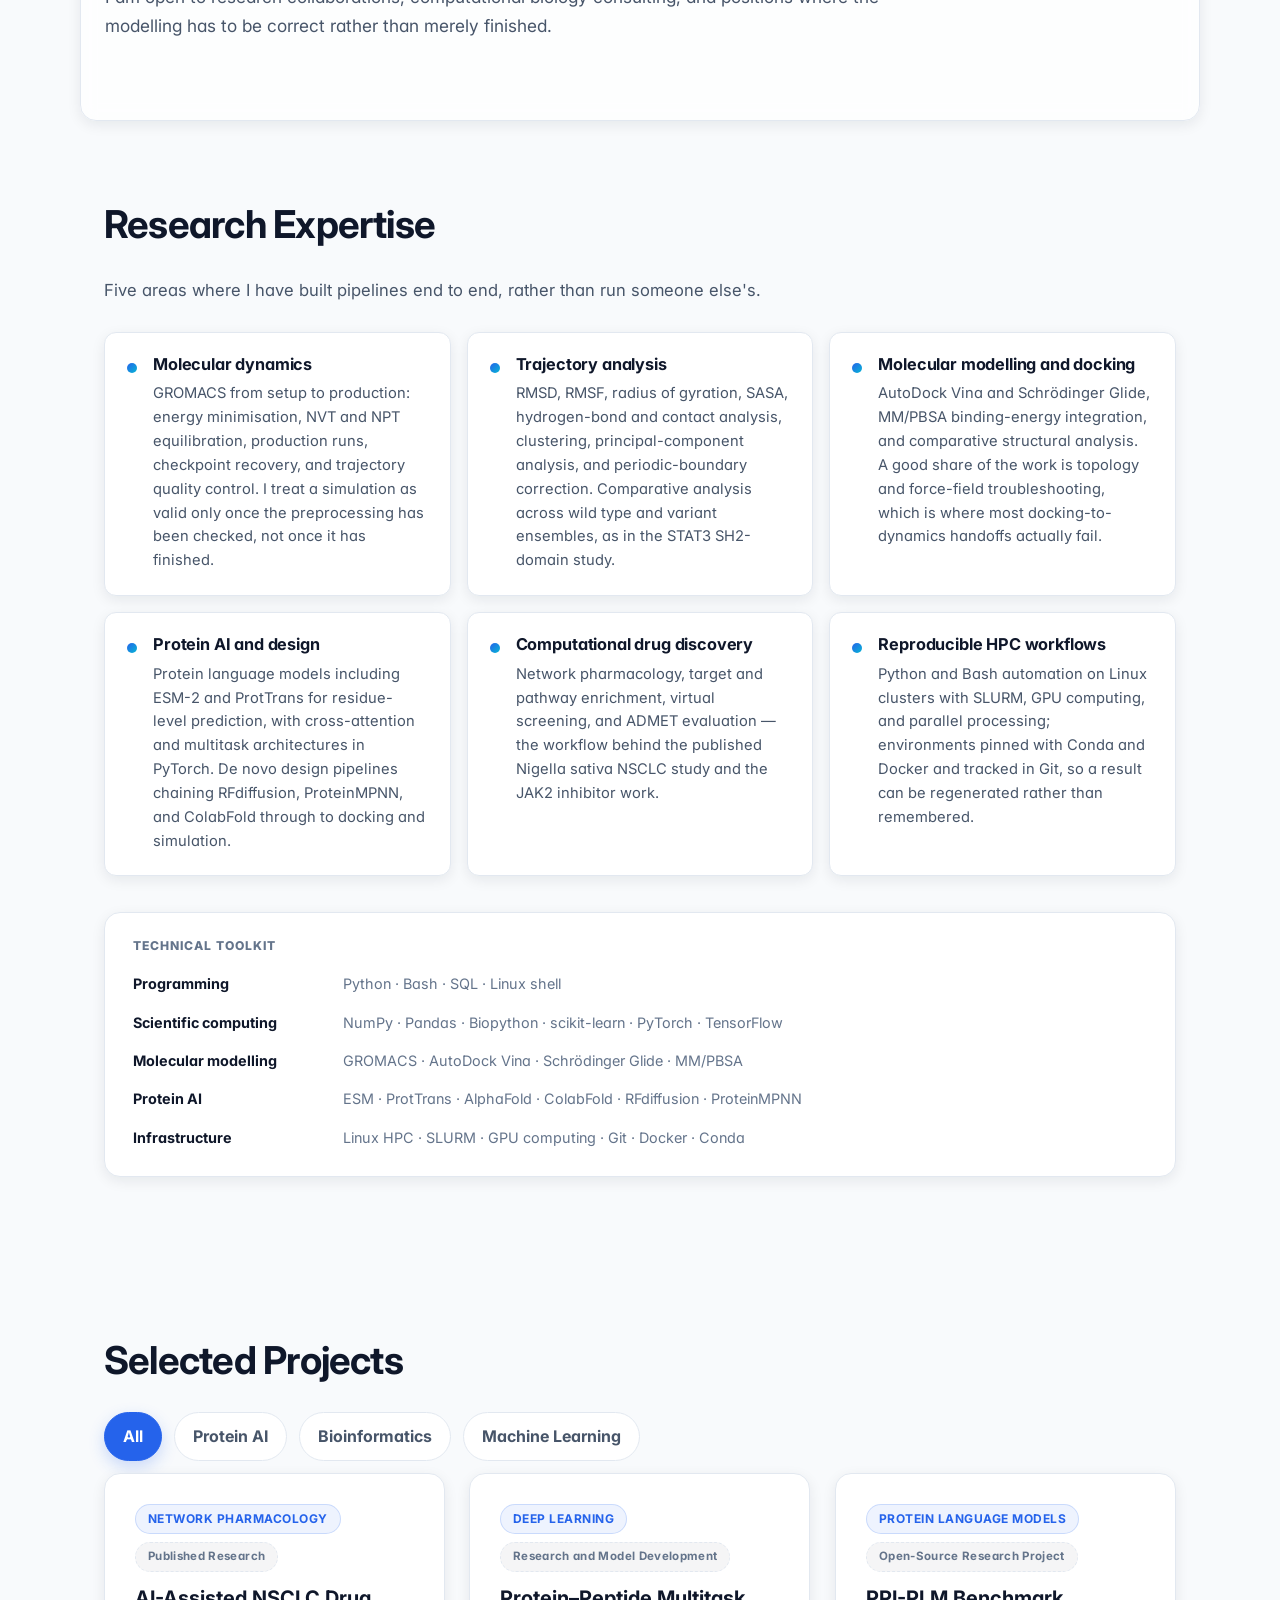
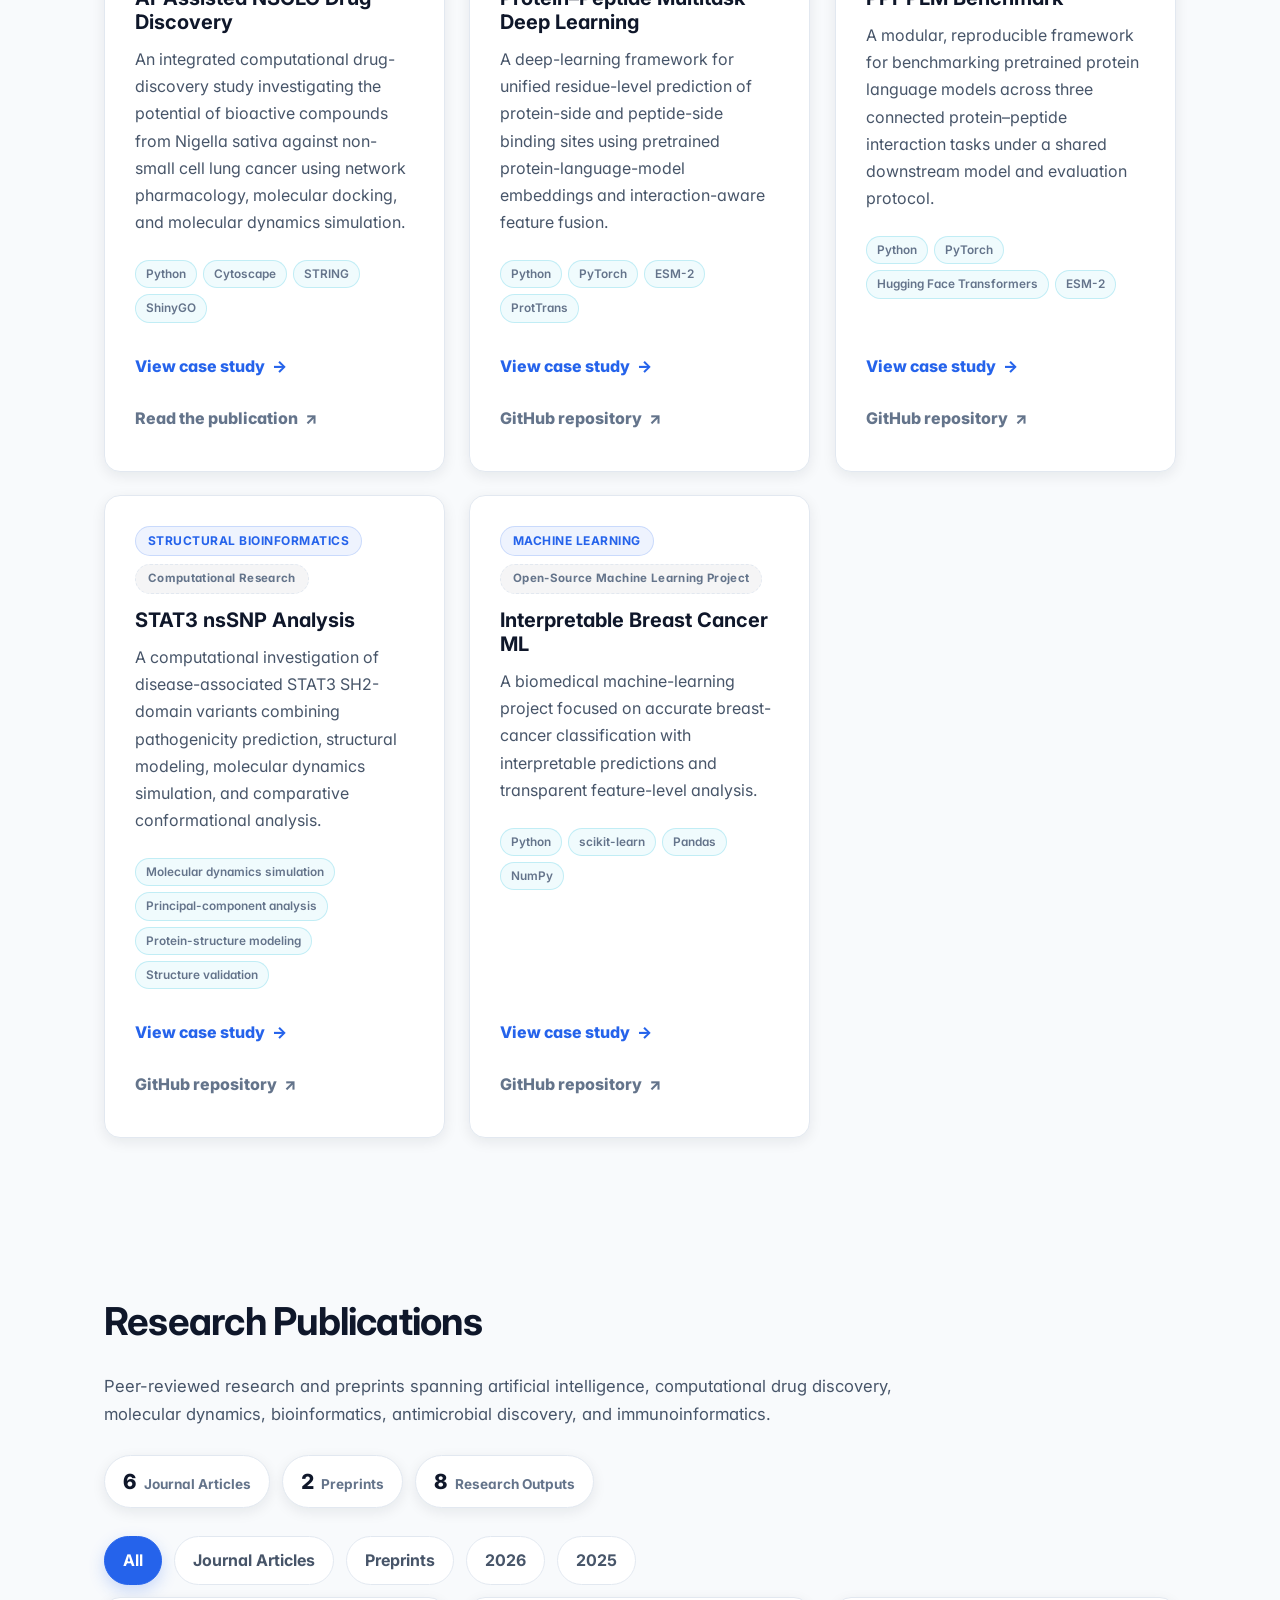
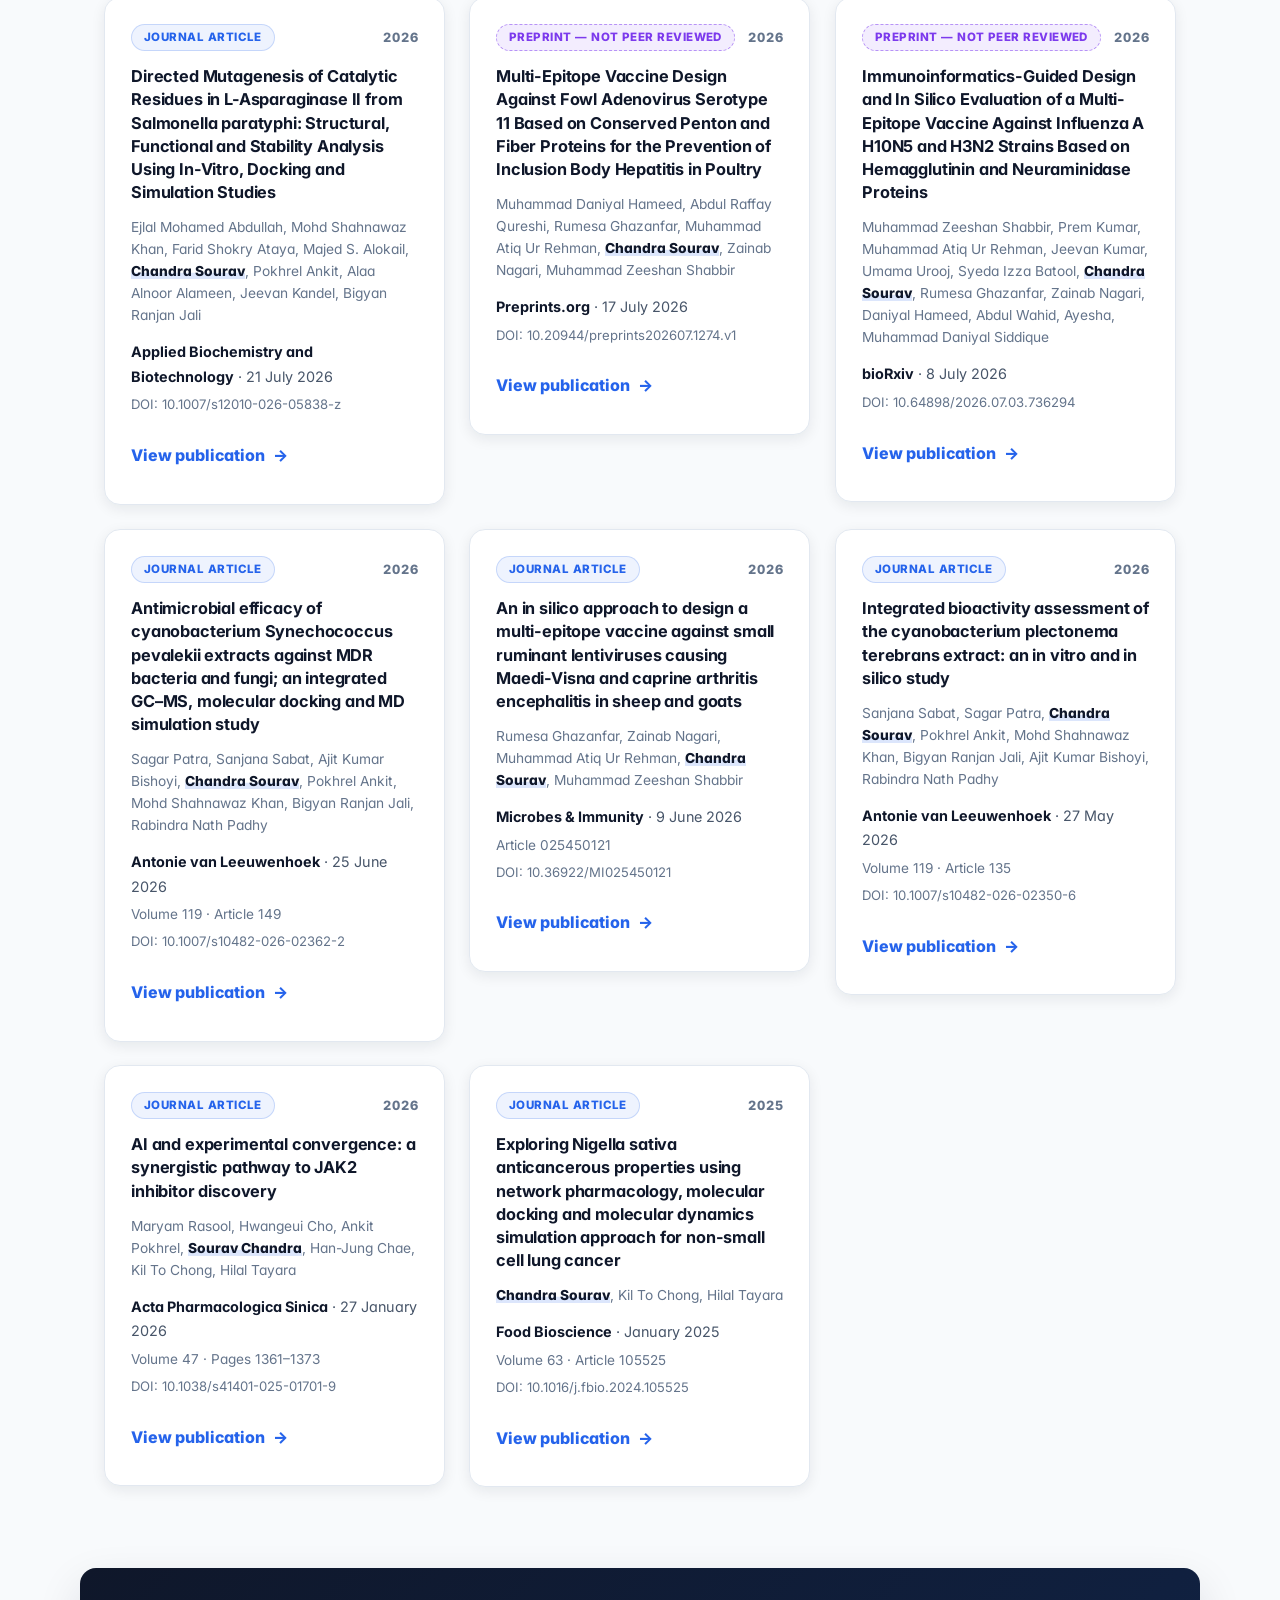
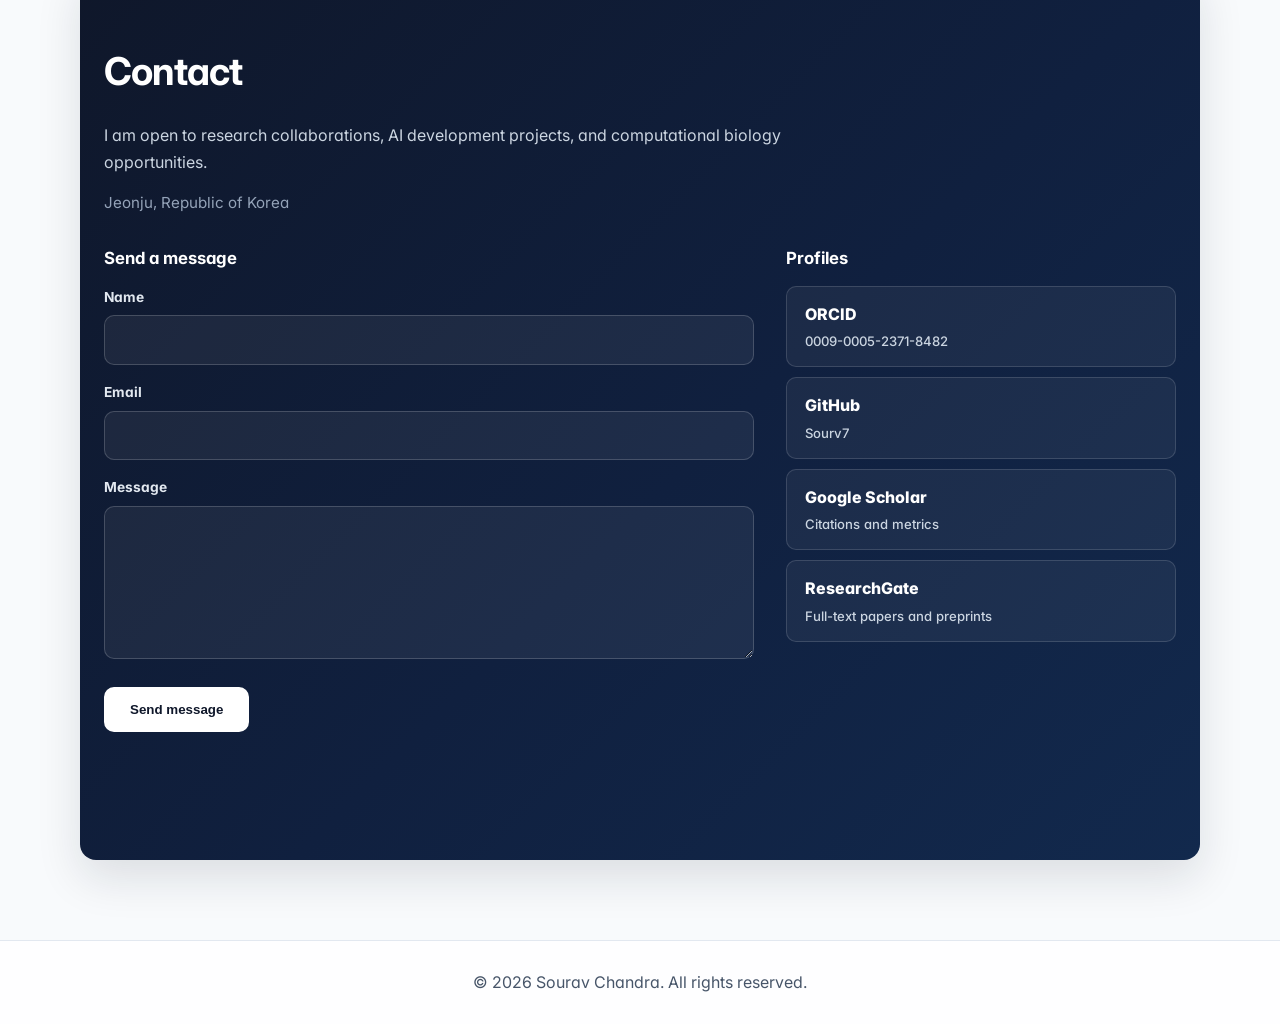
==== commit f32252ad: "Add Google Scholar and ResearchGate profiles" ====
--- a/index.html
+++ b/index.html
@@ -133,8 +133,10 @@
             "addressCountry": "KR"
         },
         "sameAs": [
-            "https://github.com/Sourv7",
-            "https://orcid.org/0009-0005-2371-8482"
+            "https://orcid.org/0009-0005-2371-8482",
+            "https://scholar.google.com/citations?user=ga_Eu6YAAAAJ",
+            "https://www.researchgate.net/profile/Sourav-Chandra-9",
+            "https://github.com/Sourv7"
         ]
     }
     </script>
@@ -704,18 +706,36 @@
                             </a>
                         </li>
 
+                        <li>
+                            <a
+                                href="https://scholar.google.com/citations?user=ga_Eu6YAAAAJ"
+                                target="_blank"
+                                rel="noopener noreferrer me"
+                            >
+                                <span class="profile-name">Google Scholar</span>
+                                <span class="profile-detail">
+                                    Citations and metrics
+                                </span>
+                            </a>
+                        </li>
+
+                        <li>
+                            <a
+                                href="https://www.researchgate.net/profile/Sourav-Chandra-9"
+                                target="_blank"
+                                rel="noopener noreferrer me"
+                            >
+                                <span class="profile-name">ResearchGate</span>
+                                <span class="profile-detail">
+                                    Full-text papers and preprints
+                                </span>
+                            </a>
+                        </li>
+
                         <!--
-                        Add these once you have the URLs. Left commented rather
+                        LinkedIn, once you have the URL. Left commented rather
                         than pointing at a placeholder, so the page never ships
                         a dead link.
-
-                        <li>
-                            <a href="https://scholar.google.com/citations?user=YOUR_ID"
-                               target="_blank" rel="noopener noreferrer me">
-                                <span class="profile-name">Google Scholar</span>
-                                <span class="profile-detail">Citations and metrics</span>
-                            </a>
-                        </li>
 
                         <li>
                             <a href="https://www.linkedin.com/in/YOUR_HANDLE"
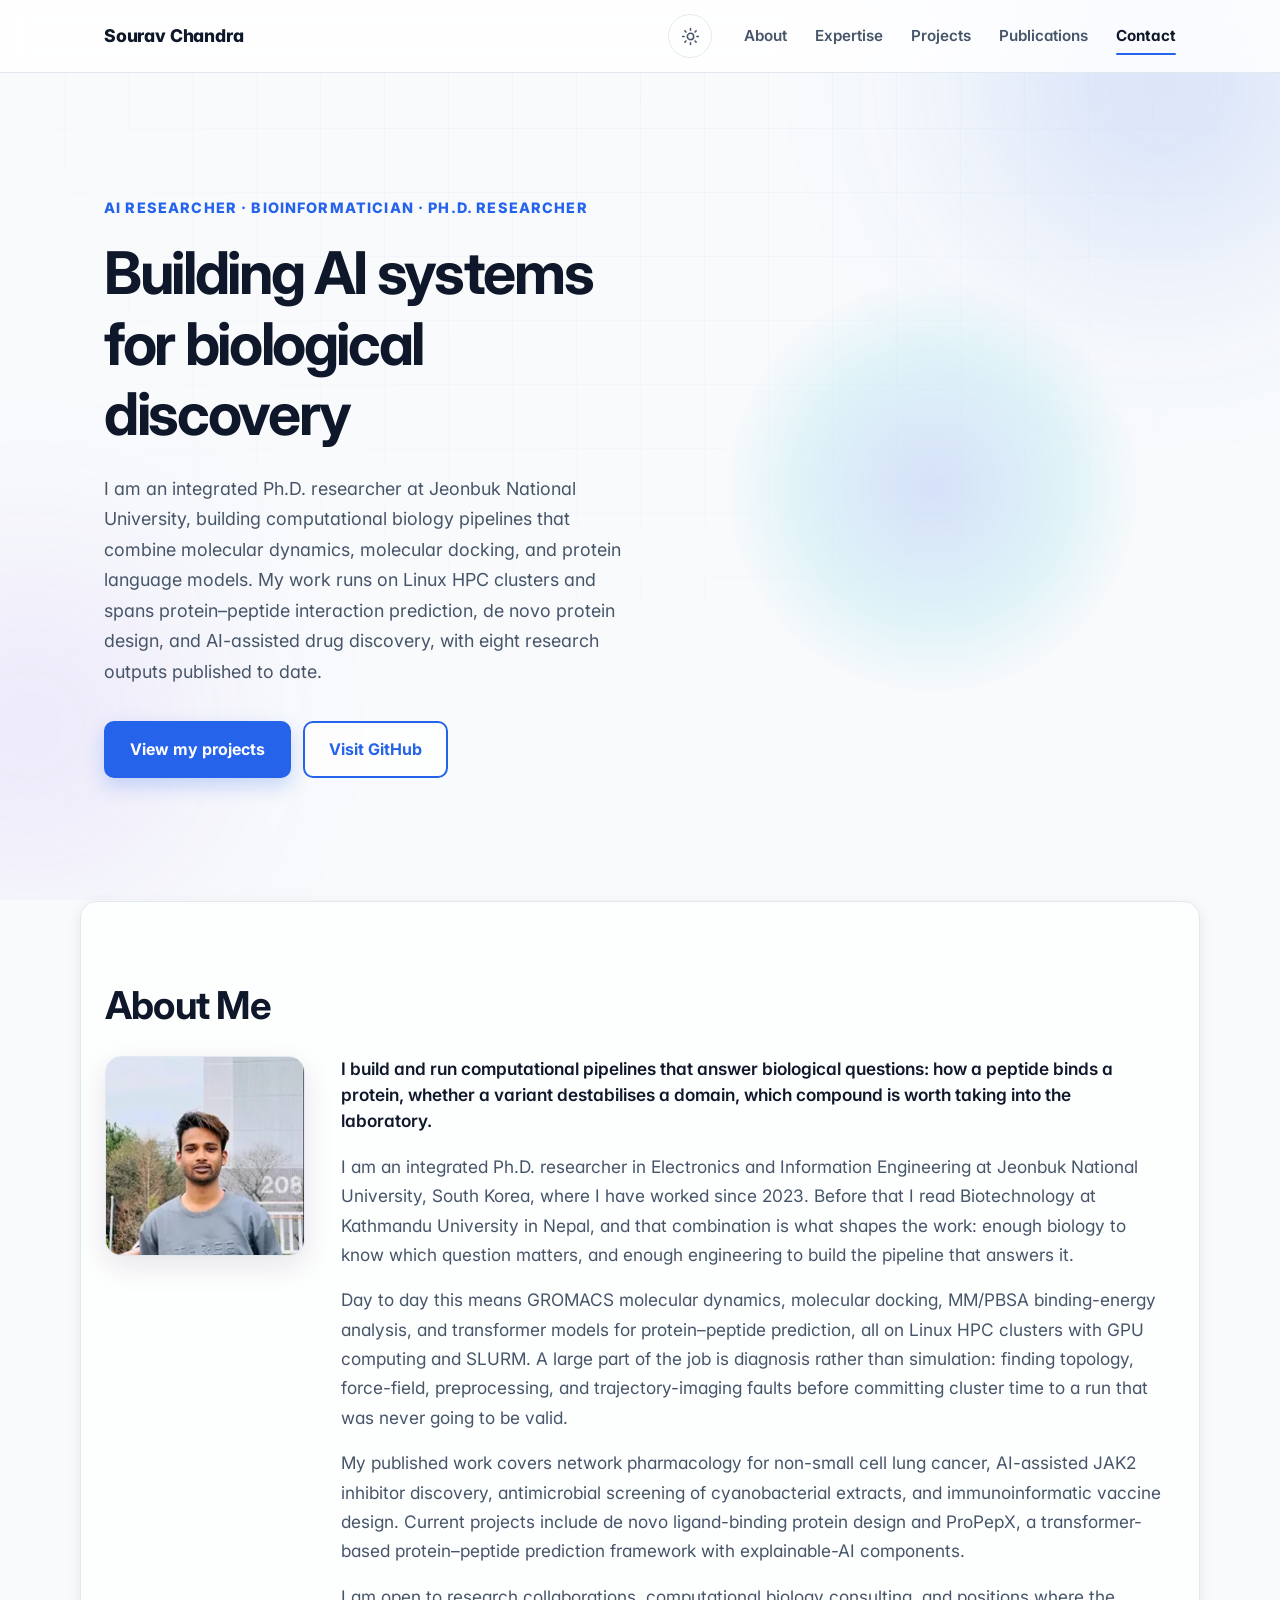
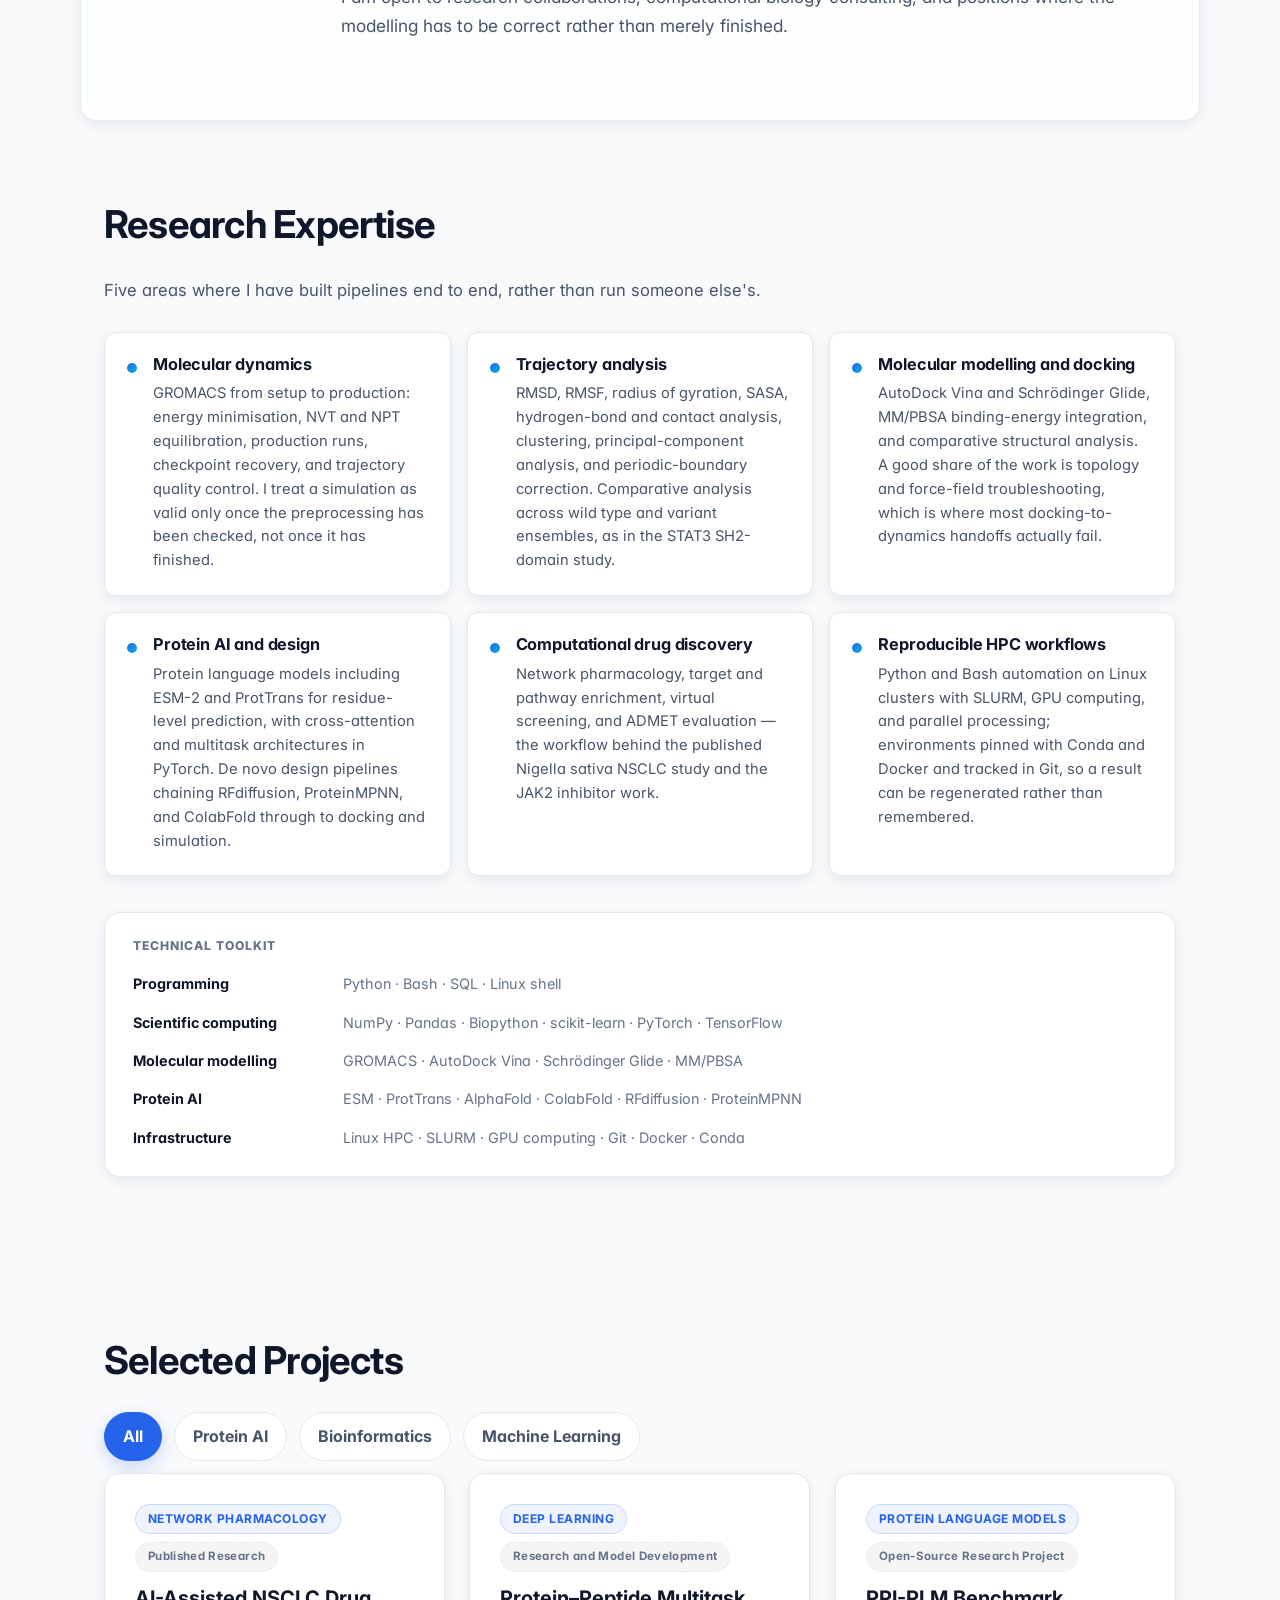
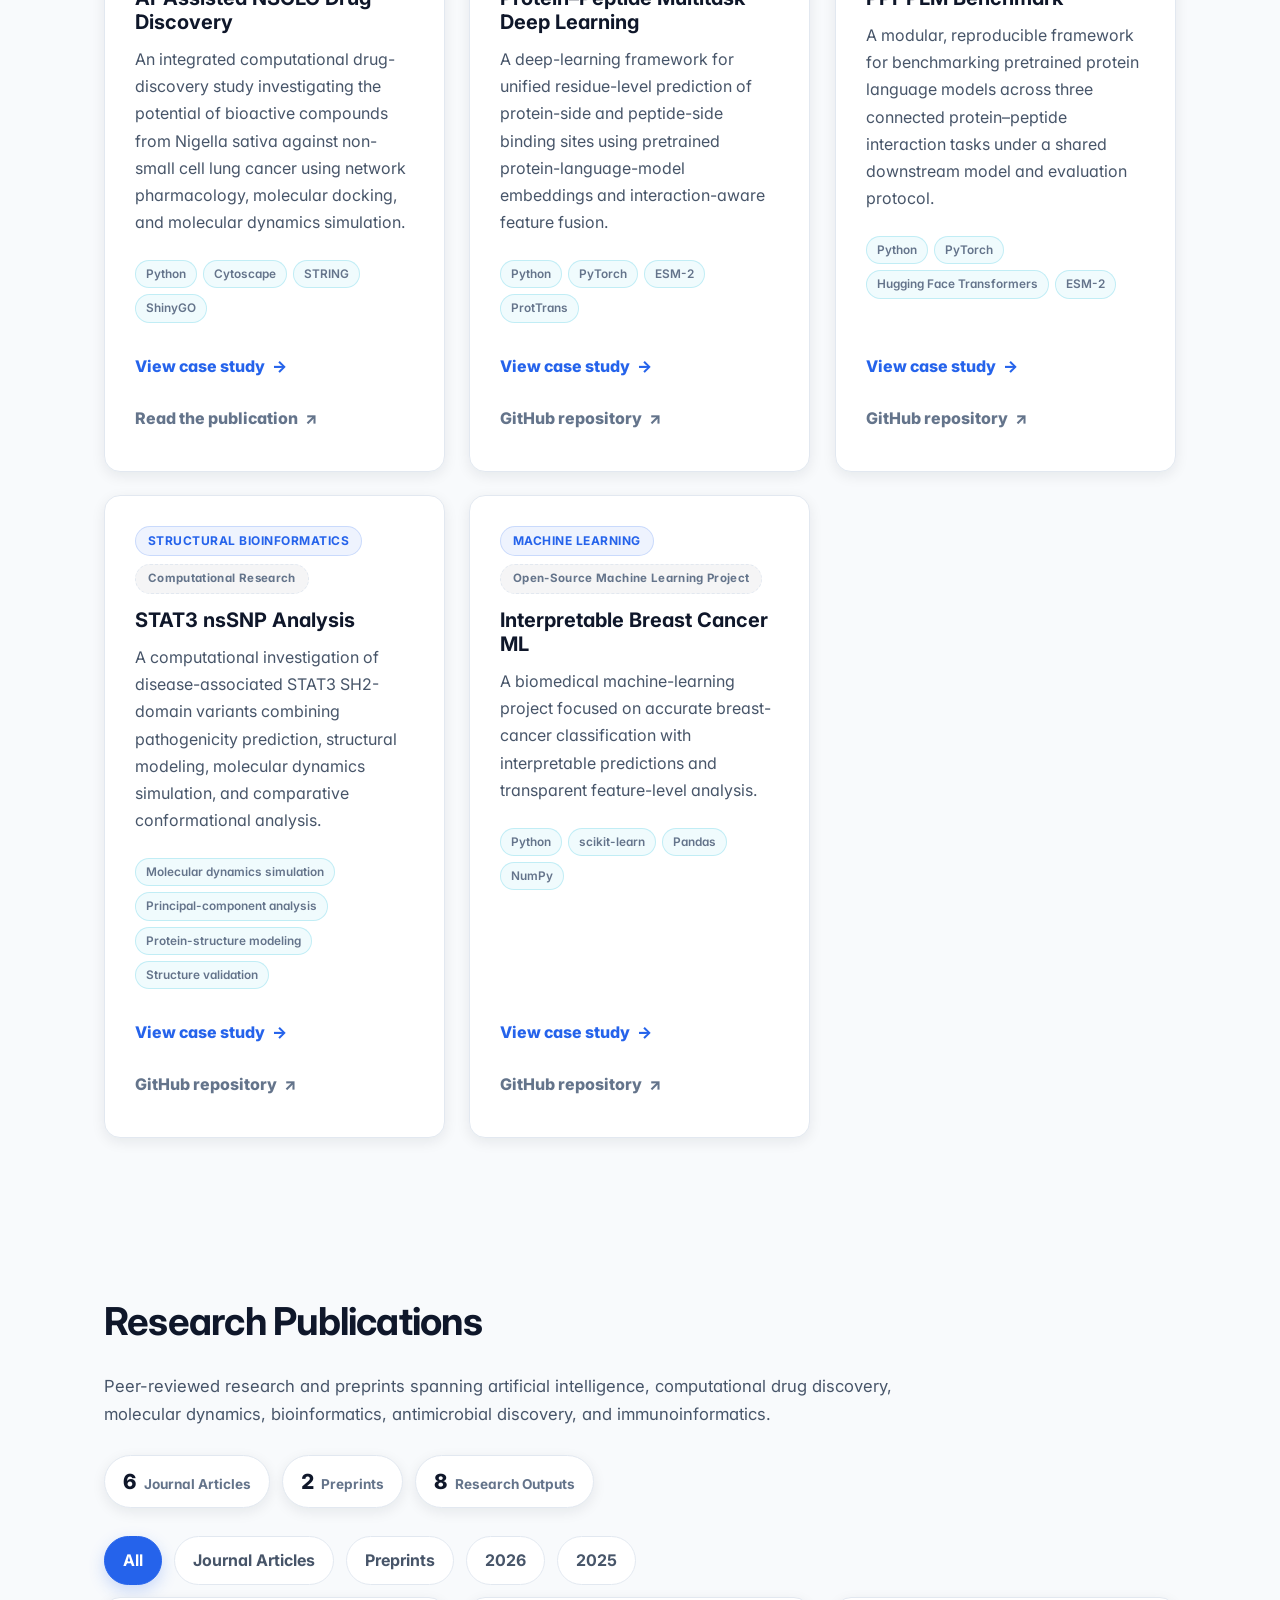
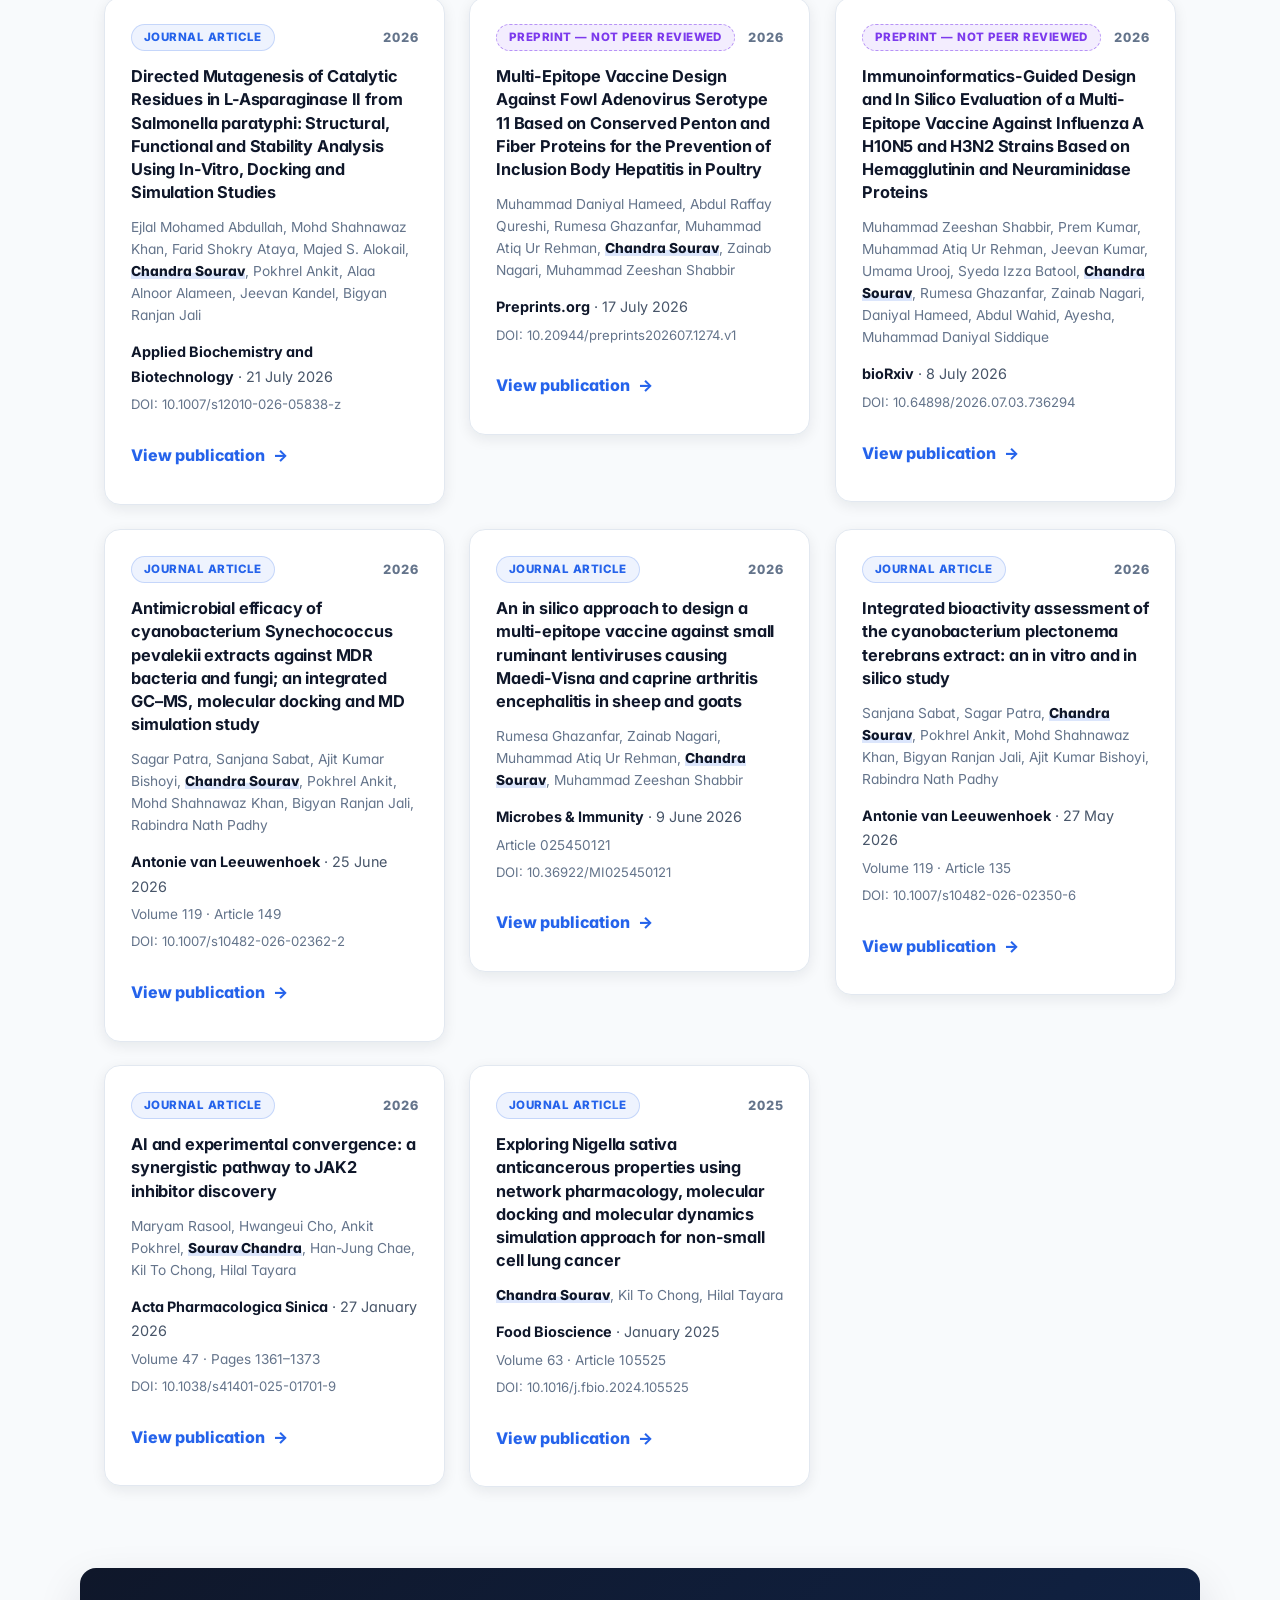
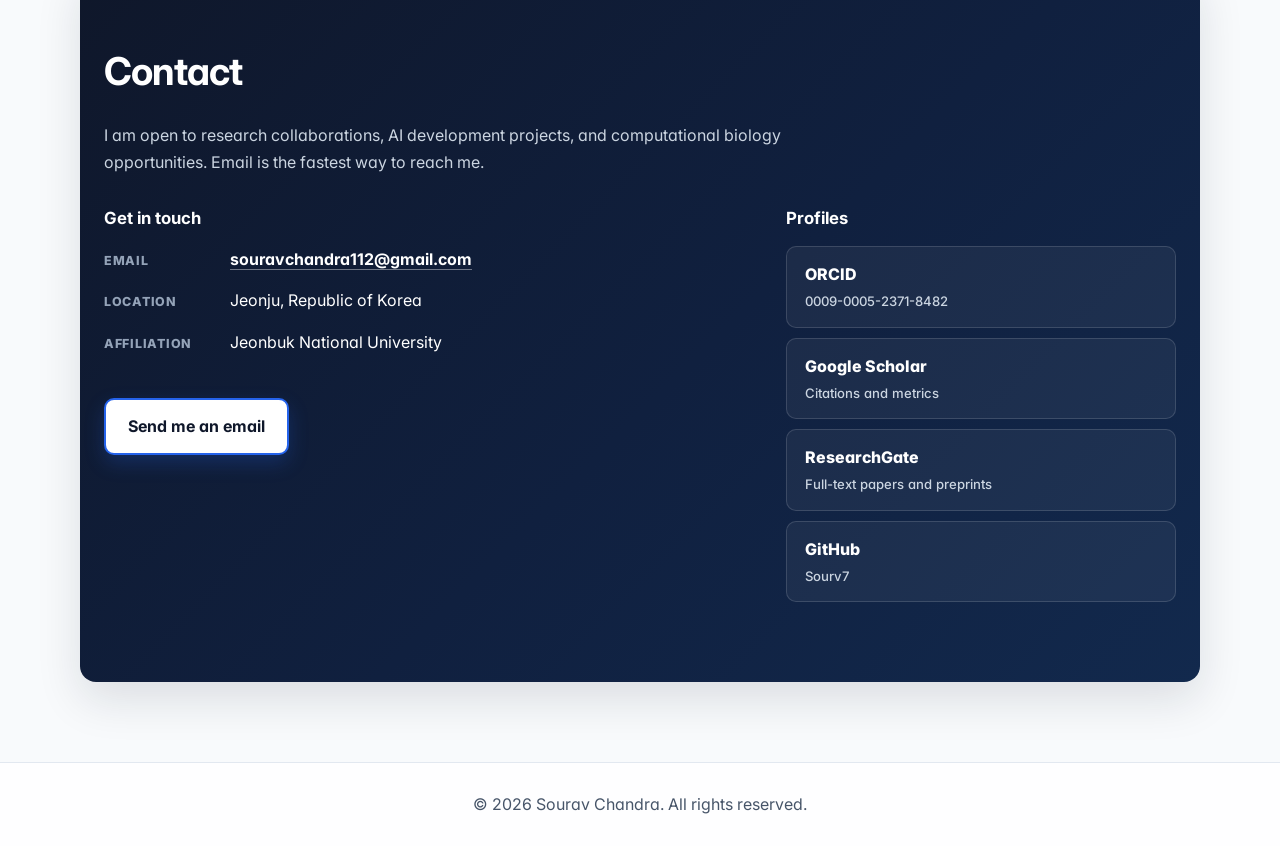
==== commit 9cc073c6: "Add portrait, replace contact form with contact details" ====
--- a/index.html
+++ b/index.html
@@ -105,6 +105,8 @@
         "name": "Sourav Chandra",
         "url": "https://sourav-research-portfolio.vercel.app/",
         "jobTitle": "AI Researcher and Bioinformatician",
+        "email": "mailto:souravchandra112@gmail.com",
+        "image": "https://sourav-research-portfolio.vercel.app/portrait-400.jpg",
         "description": "Integrated Ph.D. researcher building computational biology pipelines for molecular dynamics, molecular docking, protein-peptide prediction, and AI-assisted drug discovery.",
         "alumniOf": {
             "@type": "CollegeOrUniversity",
@@ -256,6 +258,28 @@
         <section id="about">
             <h2>About Me</h2>
 
+            <div class="about-grid">
+                <figure class="about-portrait">
+                    <picture>
+                        <source
+                            type="image/webp"
+                            srcset="/portrait-200.webp 200w, /portrait-400.webp 400w"
+                            sizes="(max-width: 720px) 140px, 200px"
+                        >
+                        <img
+                            src="/portrait-400.jpg"
+                            srcset="/portrait-200.jpg 200w, /portrait-400.jpg 400w"
+                            sizes="(max-width: 720px) 140px, 200px"
+                            width="400"
+                            height="400"
+                            alt="Sourav Chandra, AI and bioinformatics researcher"
+                            loading="lazy"
+                            decoding="async"
+                        >
+                    </picture>
+                </figure>
+
+                <div class="about-text">
             <p class="about-lead">
                 I build and run computational pipelines that answer
                 biological questions: how a peptide binds a protein, whether
@@ -299,6 +323,8 @@
                 consulting, and positions where the modelling has to be
                 correct rather than merely finished.
             </p>
+                </div>
+            </div>
         </section>
 
         <section id="expertise">
@@ -602,82 +628,37 @@
 
             <p>
                 I am open to research collaborations, AI development
-                projects, and computational biology opportunities.
+                projects, and computational biology opportunities. Email is
+                the fastest way to reach me.
             </p>
 
-            <p class="contact-location">Jeonju, Republic of Korea</p>
-
             <div class="contact-grid">
-                <div class="contact-form-panel">
-                    <h3>Send a message</h3>
-
-                    <form id="contact-form" class="contact-form" novalidate>
-                        <div class="field">
-                            <label for="contact-name">Name</label>
-                            <input
-                                id="contact-name"
-                                name="name"
-                                type="text"
-                                autocomplete="name"
-                                maxlength="120"
-                                required
-                            >
+                <div class="contact-details">
+                    <h3>Get in touch</h3>
+
+                    <dl class="contact-list">
+                        <div class="contact-row">
+                            <dt>Email</dt>
+                            <dd>
+                                <a href="mailto:souravchandra112@gmail.com">souravchandra112@gmail.com</a>
+                            </dd>
                         </div>
 
-                        <div class="field">
-                            <label for="contact-email">Email</label>
-                            <input
-                                id="contact-email"
-                                name="email"
-                                type="email"
-                                autocomplete="email"
-                                maxlength="254"
-                                required
-                            >
+                        <div class="contact-row">
+                            <dt>Location</dt>
+                            <dd>Jeonju, Republic of Korea</dd>
                         </div>
 
-                        <div class="field">
-                            <label for="contact-message">Message</label>
-                            <textarea
-                                id="contact-message"
-                                name="message"
-                                rows="5"
-                                maxlength="5000"
-                                required
-                            ></textarea>
+                        <div class="contact-row">
+                            <dt>Affiliation</dt>
+                            <dd>Jeonbuk National University</dd>
                         </div>
-
-                        <!-- Honeypot. Hidden from sight and from assistive
-                             technology; only an automated submitter fills it. -->
-                        <div class="field field-decoy" aria-hidden="true">
-                            <label for="contact-website">Website</label>
-                            <input
-                                id="contact-website"
-                                name="website"
-                                type="text"
-                                tabindex="-1"
-                                autocomplete="off"
-                            >
-                        </div>
-
-                        <button class="button button-primary" type="submit">
-                            Send message
-                        </button>
-
-                        <p
-                            class="contact-status"
-                            id="contact-status"
-                            role="status"
-                            aria-live="polite"
-                        ></p>
-                    </form>
-
-                    <noscript>
-                        <p class="contact-noscript">
-                            The message form needs JavaScript. Please reach me
-                            through the profile links instead.
-                        </p>
-                    </noscript>
+                    </dl>
+
+                    <a class="button button-primary contact-email-button"
+                       href="mailto:souravchandra112@gmail.com">
+                        Send me an email
+                    </a>
                 </div>
 
                 <div class="contact-profiles">
@@ -691,18 +672,9 @@
                                 rel="noopener noreferrer me"
                             >
                                 <span class="profile-name">ORCID</span>
-                                <span class="profile-detail">0009-0005-2371-8482</span>
-                            </a>
-                        </li>
-
-                        <li>
-                            <a
-                                href="https://github.com/Sourv7"
-                                target="_blank"
-                                rel="noopener noreferrer me"
-                            >
-                                <span class="profile-name">GitHub</span>
-                                <span class="profile-detail">Sourv7</span>
+                                <span class="profile-detail">
+                                    0009-0005-2371-8482
+                                </span>
                             </a>
                         </li>
 
@@ -732,6 +704,17 @@
                             </a>
                         </li>
 
+                        <li>
+                            <a
+                                href="https://github.com/Sourv7"
+                                target="_blank"
+                                rel="noopener noreferrer me"
+                            >
+                                <span class="profile-name">GitHub</span>
+                                <span class="profile-detail">Sourv7</span>
+                            </a>
+                        </li>
+
                         <!--
                         LinkedIn, once you have the URL. Left commented rather
                         than pointing at a placeholder, so the page never ships
@@ -749,7 +732,7 @@
 
                     <!--
                     CV download. Uncomment after adding cv.pdf to the repository
-                    root, and update the date.
+                    root.
 
                     <a class="button button-secondary cv-button" href="/cv.pdf"
                        target="_blank" rel="noopener noreferrer">
--- a/styles.css
+++ b/styles.css
@@ -503,6 +503,51 @@
     font-size: 1.08rem;
 }
 
+
+/* ---------- About layout ---------- */
+
+.about-grid {
+    display: grid;
+    grid-template-columns: 200px minmax(0, 1fr);
+    gap: 36px;
+    align-items: start;
+}
+
+.about-portrait {
+    margin: 0;
+}
+
+.about-portrait img {
+    display: block;
+
+    width: 200px;
+    height: 200px;
+
+    background: var(--color-border);
+    border: 1px solid var(--color-border);
+    border-radius: var(--border-radius);
+    box-shadow: var(--shadow-medium);
+
+    object-fit: cover;
+}
+
+.about-text {
+    min-width: 0;
+}
+
+@media (max-width: 720px) {
+    .about-grid {
+        grid-template-columns: minmax(0, 1fr);
+        gap: 22px;
+        justify-items: start;
+    }
+
+    .about-portrait img {
+        width: 140px;
+        height: 140px;
+    }
+}
+
 /* ==========================================================================
    Expertise
    ========================================================================== */
@@ -1264,122 +1309,75 @@
     font-size: 1.05rem;
 }
 
-/* ---------- Form ---------- */
-
-.contact-form .field {
-    margin-bottom: 16px;
-}
-
-.contact-form label {
-    display: block;
-    margin-bottom: 6px;
-
-    color: #e2e8f0;
-    font-size: 0.86rem;
+/* ---------- Contact details ---------- */
+
+.contact-list {
+    display: grid;
+    gap: 14px;
+    margin-bottom: 26px;
+}
+
+.contact-row {
+    display: grid;
+    grid-template-columns: minmax(0, 110px) minmax(0, 1fr);
+    gap: 4px 16px;
+    align-items: baseline;
+}
+
+.contact-row dt {
+    color: #94a3b8;
+    font-size: 0.78rem;
+    font-weight: 800;
+    letter-spacing: 0.06em;
+    text-transform: uppercase;
+}
+
+.contact-row dd {
+    margin: 0;
+    color: #ffffff;
+    font-size: 1rem;
+    overflow-wrap: anywhere;
+}
+
+/* Overrides the button styling that #contact a would otherwise inherit. */
+#contact .contact-row a {
+    display: inline;
+    margin-top: 0;
+    padding: 0;
+
+    background: transparent;
+    color: #ffffff;
+
+    border-radius: 0;
     font-weight: 700;
-}
-
-.contact-form input,
-.contact-form textarea {
-    width: 100%;
-    min-height: 44px;
-    padding: 11px 14px;
-
-    background: rgba(255, 255, 255, 0.06);
+    text-decoration: underline;
+    text-decoration-color: rgba(255, 255, 255, 0.4);
+    text-underline-offset: 4px;
+}
+
+#contact .contact-row a:hover,
+#contact .contact-row a:focus-visible {
+    background: transparent;
     color: #ffffff;
-
-    border: 1px solid rgba(255, 255, 255, 0.18);
-    border-radius: var(--border-radius-small);
-
-    font: inherit;
-    font-size: 0.95rem;
-
-    transition:
-        background-color var(--transition-fast),
-        border-color var(--transition-fast);
-}
-
-.contact-form textarea {
-    min-height: 120px;
-    resize: vertical;
-}
-
-.contact-form input::placeholder,
-.contact-form textarea::placeholder {
-    color: #94a3b8;
-}
-
-.contact-form input:hover,
-.contact-form textarea:hover {
-    border-color: rgba(255, 255, 255, 0.32);
-}
-
-.contact-form input:focus-visible,
-.contact-form textarea:focus-visible {
-    background: rgba(255, 255, 255, 0.10);
-    border-color: #ffffff;
-    outline: 3px solid #ffffff;
-    outline-offset: 2px;
-}
-
-/* The button on the dark panel needs its own light treatment. */
-.contact-form button[type="submit"] {
-    margin-top: 4px;
+    text-decoration-color: #ffffff;
+    transform: none;
+}
+
+#contact .contact-email-button {
     background: #ffffff;
     color: var(--color-heading);
-    border-color: #ffffff;
-    box-shadow: none;
-    cursor: pointer;
-}
-
-.contact-form button[type="submit"]:hover,
-.contact-form button[type="submit"]:focus-visible {
+}
+
+#contact .contact-email-button:hover,
+#contact .contact-email-button:focus-visible {
     background: #e2e8f0;
-    border-color: #e2e8f0;
     color: var(--color-heading);
 }
 
-.contact-form button[type="submit"]:disabled {
-    cursor: progress;
-    opacity: 0.7;
-    transform: none;
-}
-
-/* Off-screen rather than display:none, so a bot that reads the DOM still
-   sees a fillable field while nobody else ever encounters it. */
-.field-decoy {
-    position: absolute;
-    left: -9999px;
-    width: 1px;
-    height: 1px;
-    overflow: hidden;
-}
-
-/* Status is a sentence, never a bare colour change. */
-.contact-status {
-    margin-top: 14px;
-    min-height: 1.4em;
-
-    font-size: 0.9rem;
-    font-weight: 600;
-}
-
-.contact-status[data-state="error"] {
-    color: #fca5a5;
-}
-
-.contact-status[data-state="success"] {
-    color: #86efac;
-}
-
-.contact-status[data-state="pending"] {
-    color: #cbd5e1;
-}
-
-.contact-noscript {
-    margin-top: 12px;
-    color: #cbd5e1;
-    font-size: 0.9rem;
+@media (max-width: 620px) {
+    .contact-row {
+        grid-template-columns: minmax(0, 1fr);
+    }
 }
 
 /* ---------- Profiles ---------- */
@@ -1606,20 +1604,18 @@
     border: 1px solid var(--color-border);
 }
 
-[data-theme="dark"] #contact a:not(.profile-list a):not(.cv-button) {
+[data-theme="dark"] #contact a:not(.profile-list a):not(.cv-button):not(.contact-row a) {
     color: #0b1220;
 }
 
-[data-theme="dark"] .contact-form button[type="submit"] {
+[data-theme="dark"] #contact .contact-email-button {
     background: rgb(var(--primary-rgb));
-    border-color: rgb(var(--primary-rgb));
     color: #0b1220;
 }
 
-[data-theme="dark"] .contact-form button[type="submit"]:hover,
-[data-theme="dark"] .contact-form button[type="submit"]:focus-visible {
+[data-theme="dark"] #contact .contact-email-button:hover,
+[data-theme="dark"] #contact .contact-email-button:focus-visible {
     background: var(--color-primary-dark);
-    border-color: var(--color-primary-dark);
     color: #0b1220;
 }
 
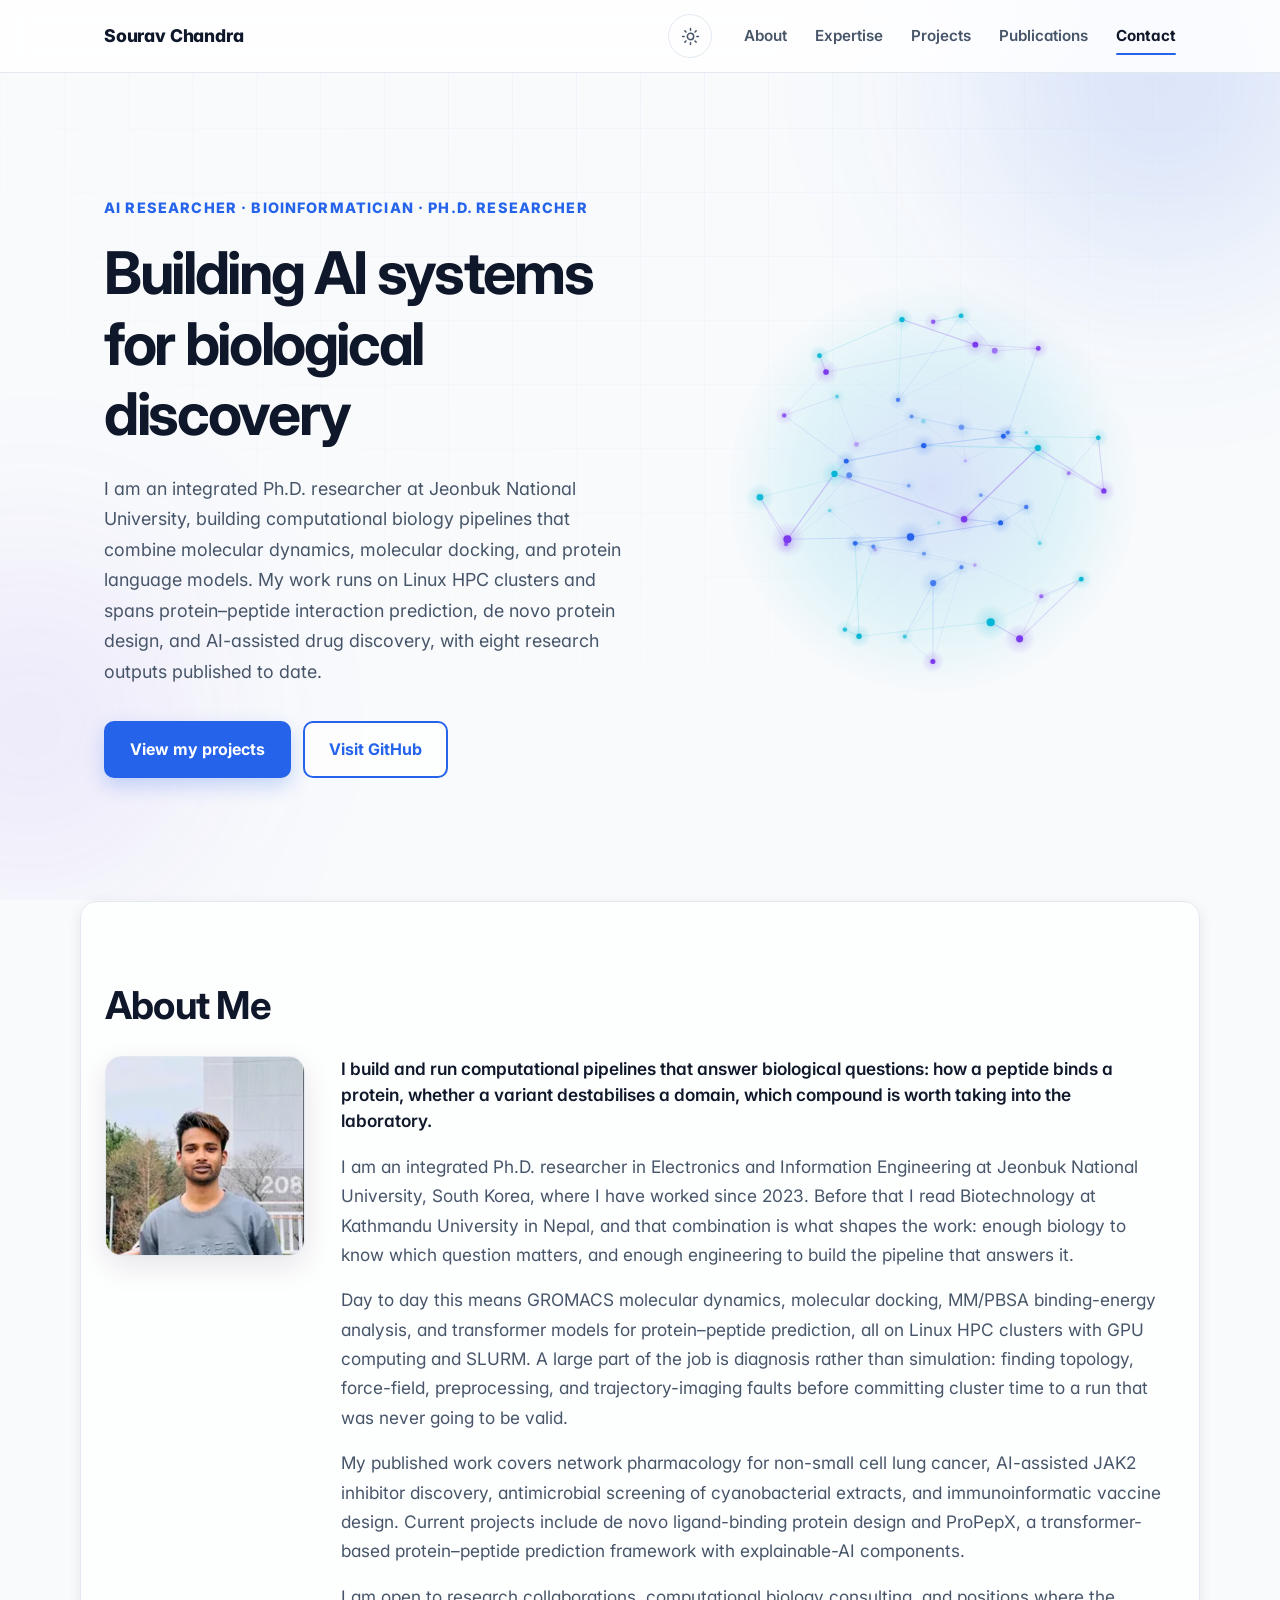
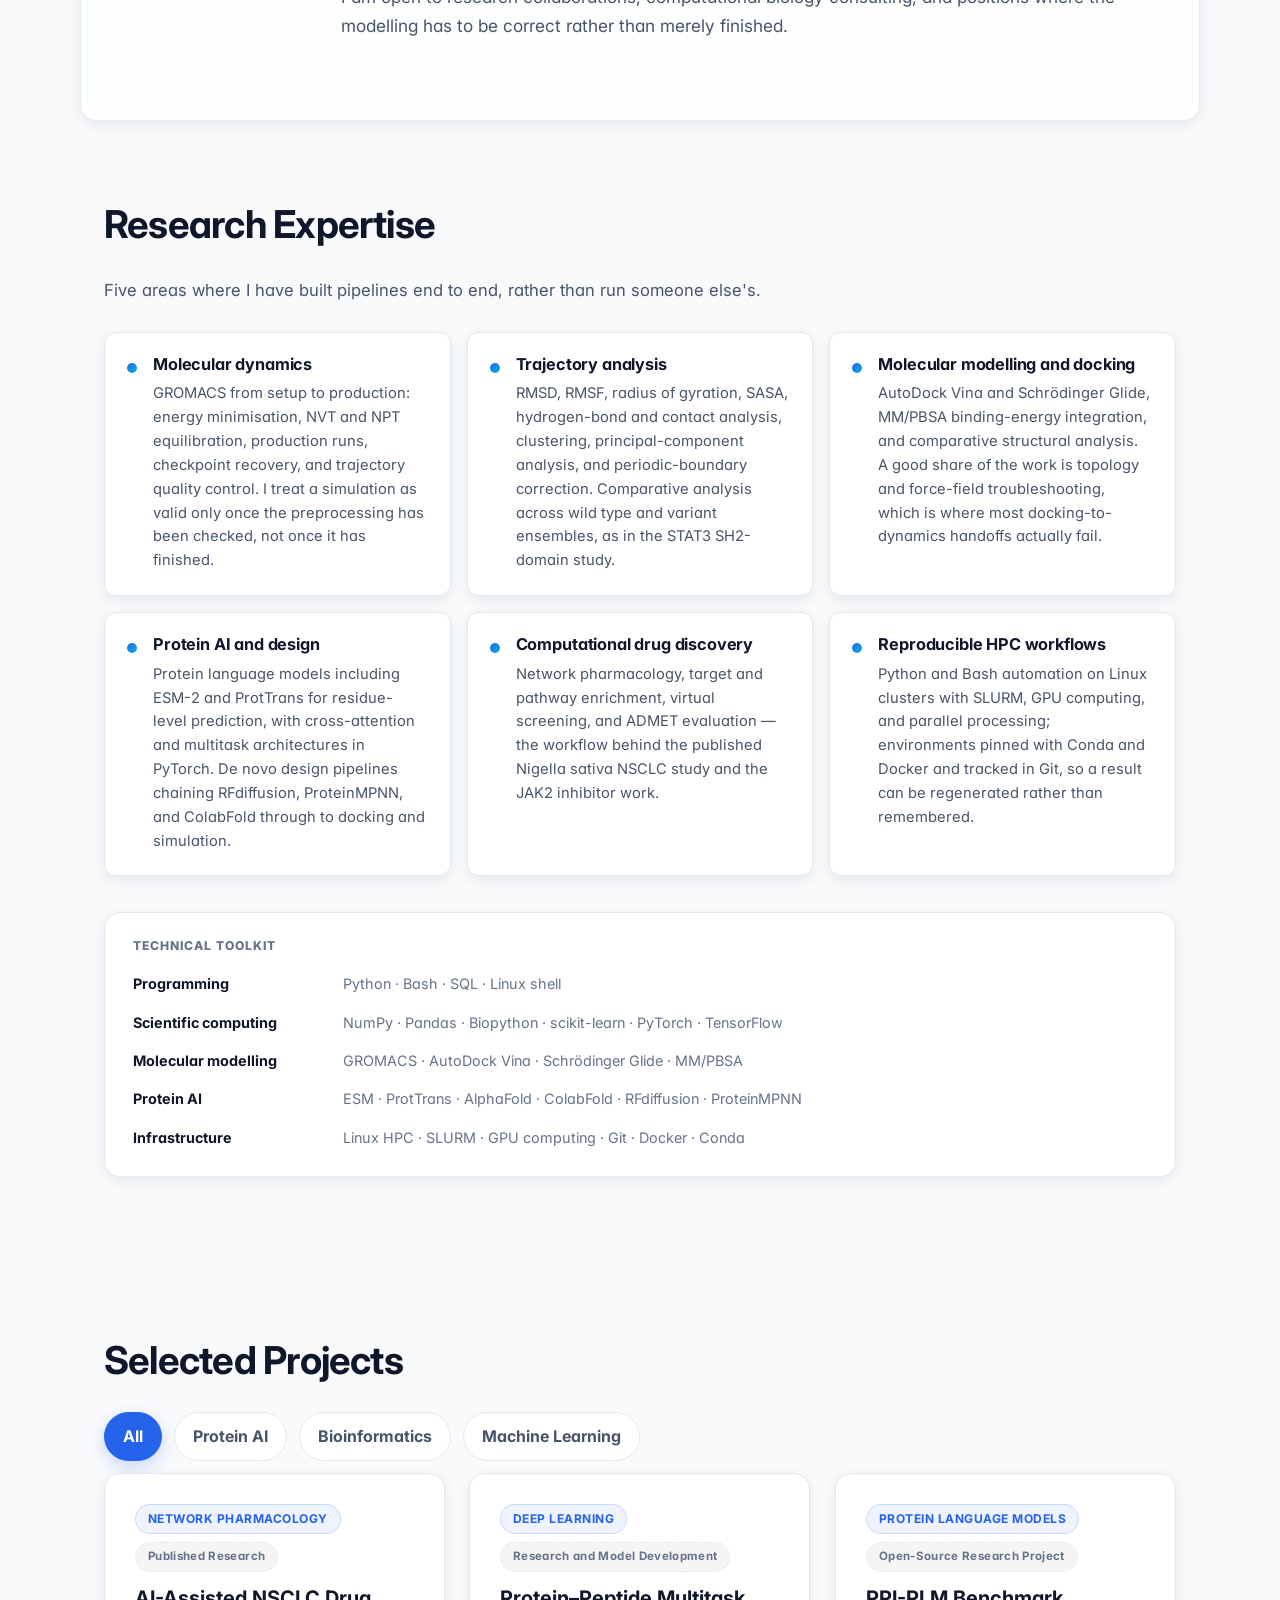
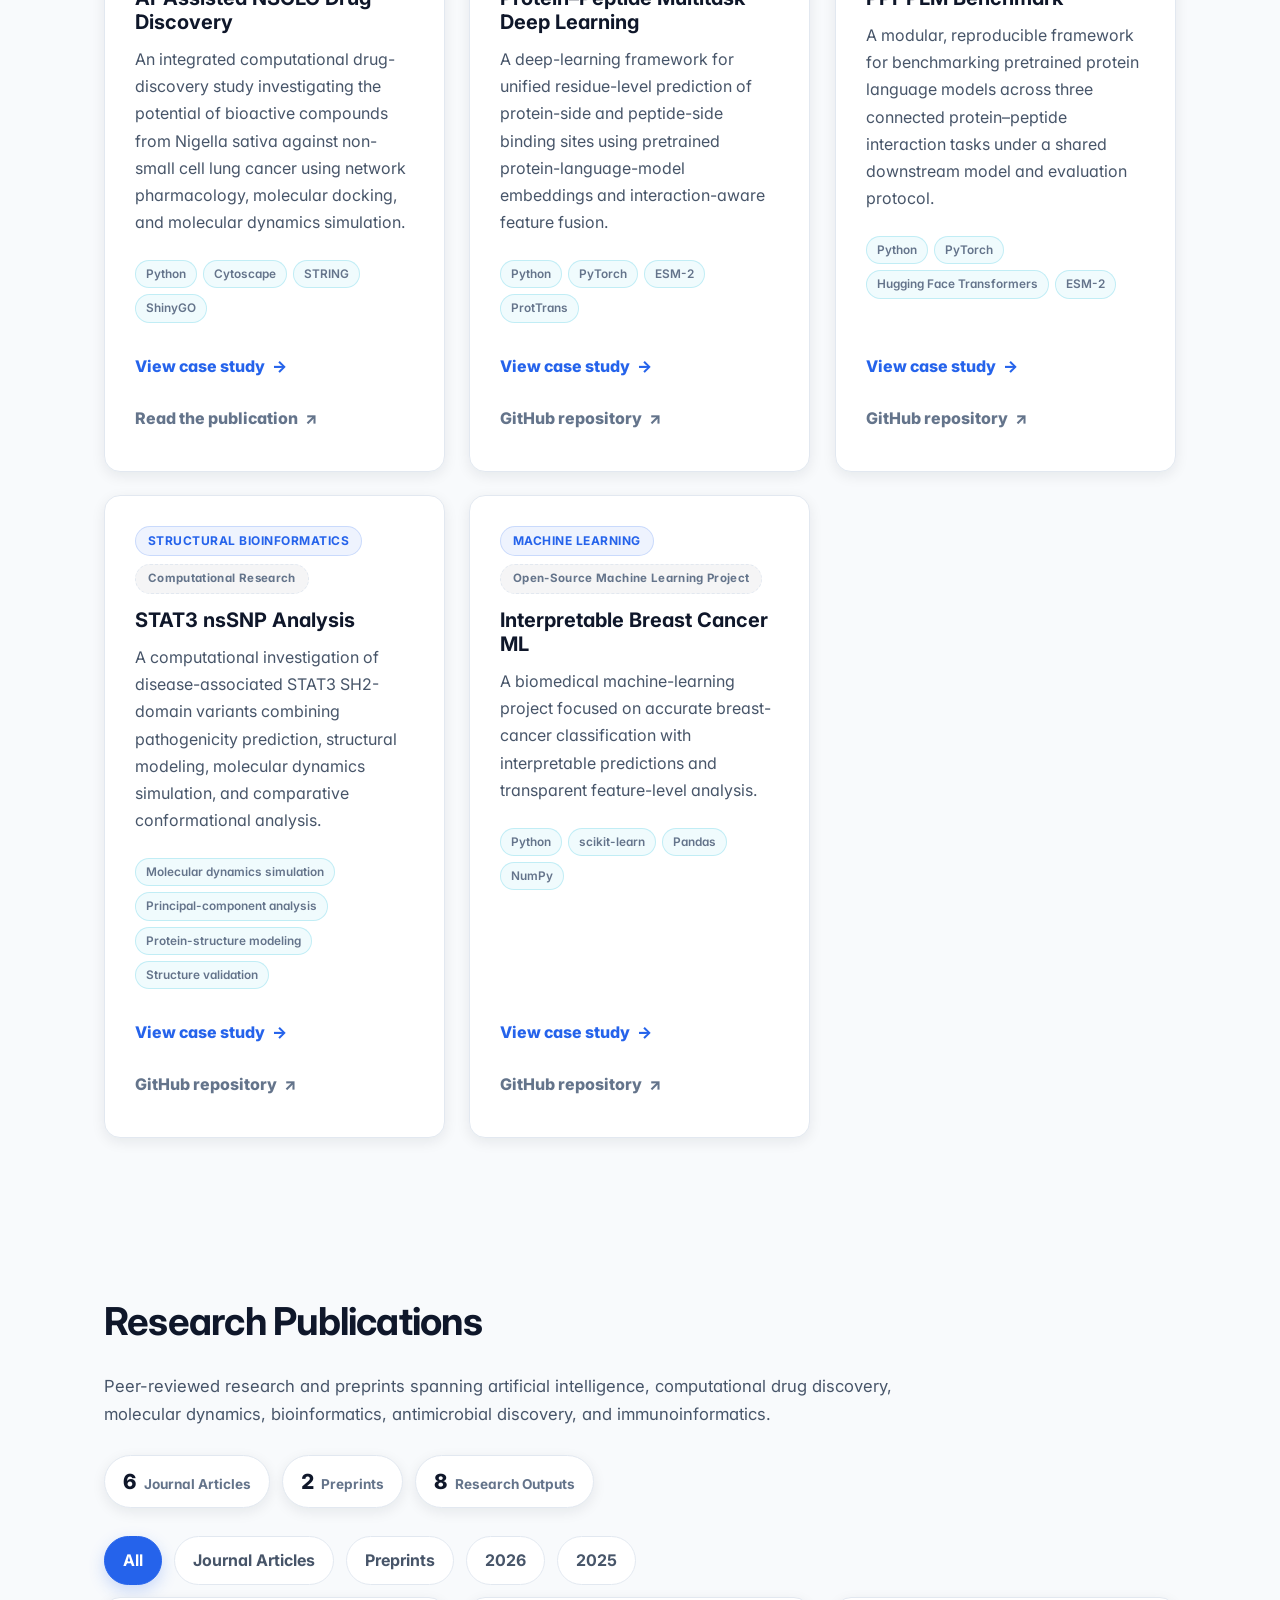
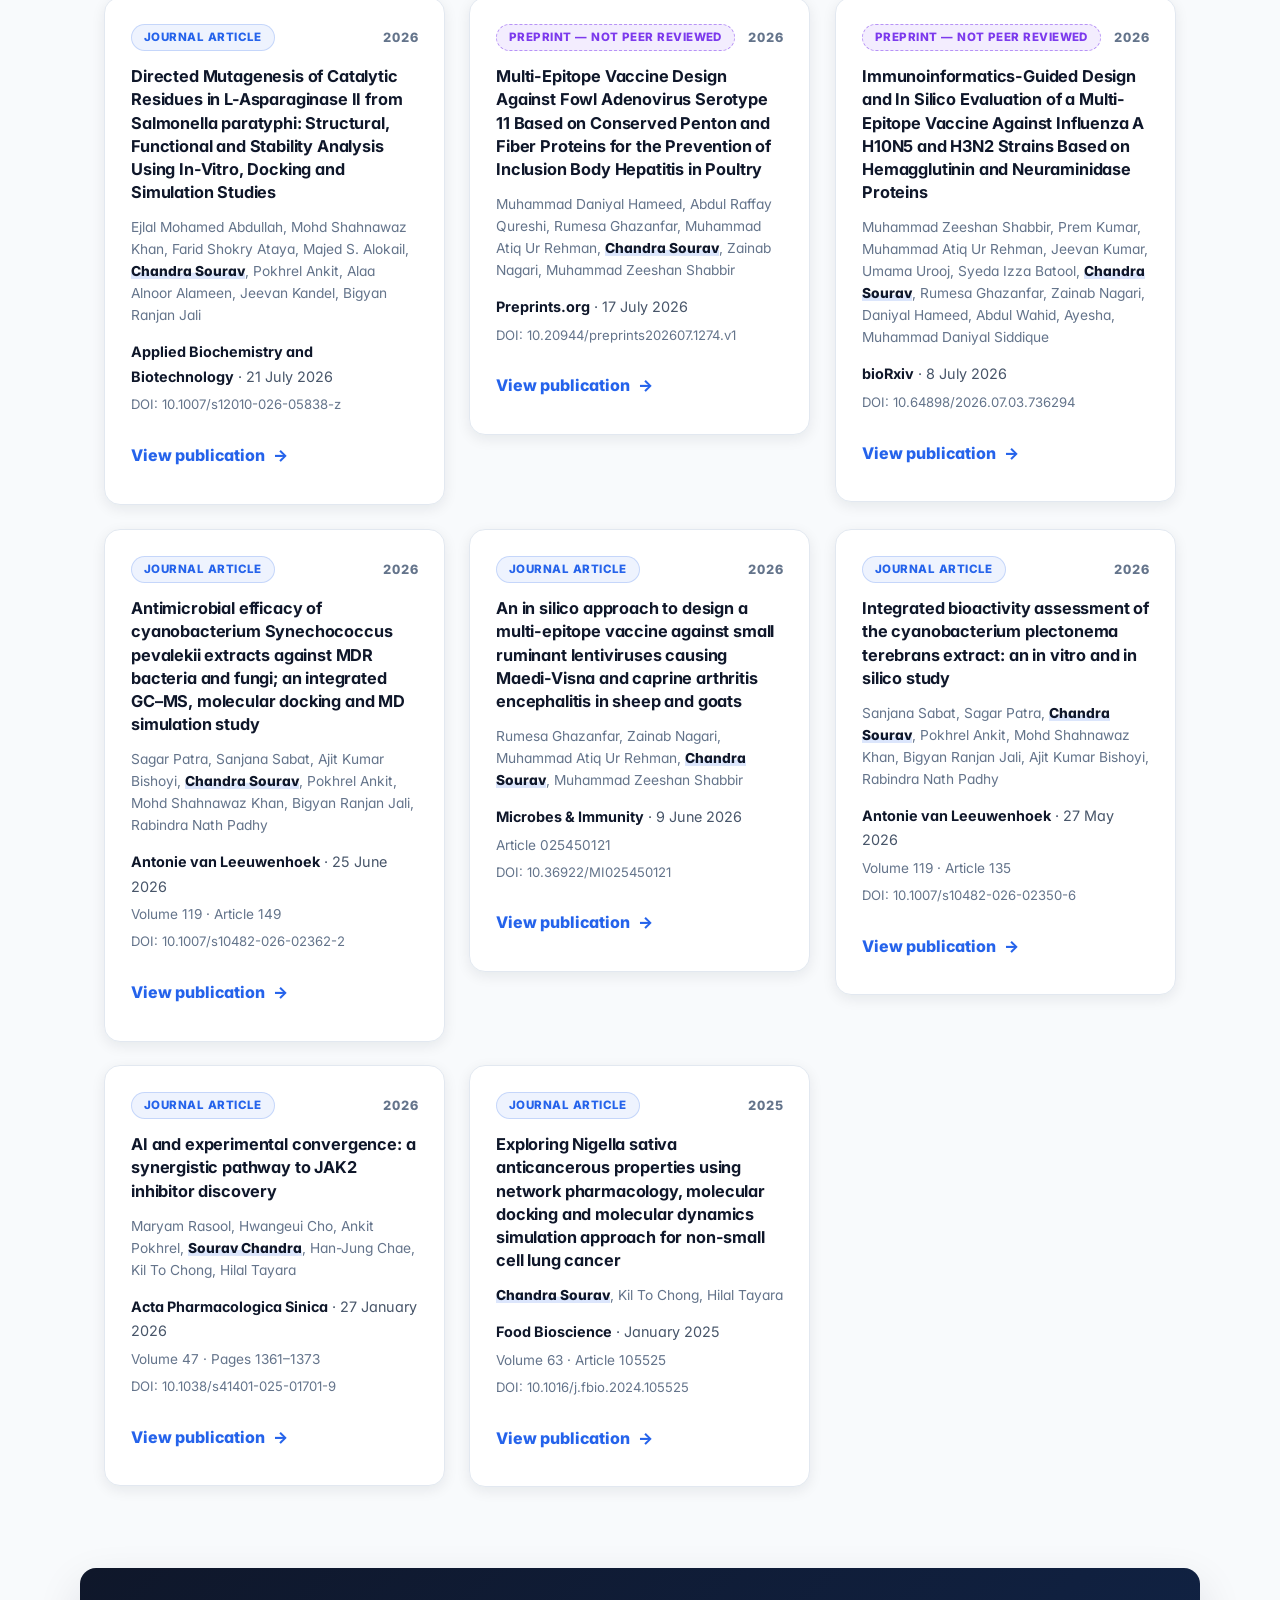
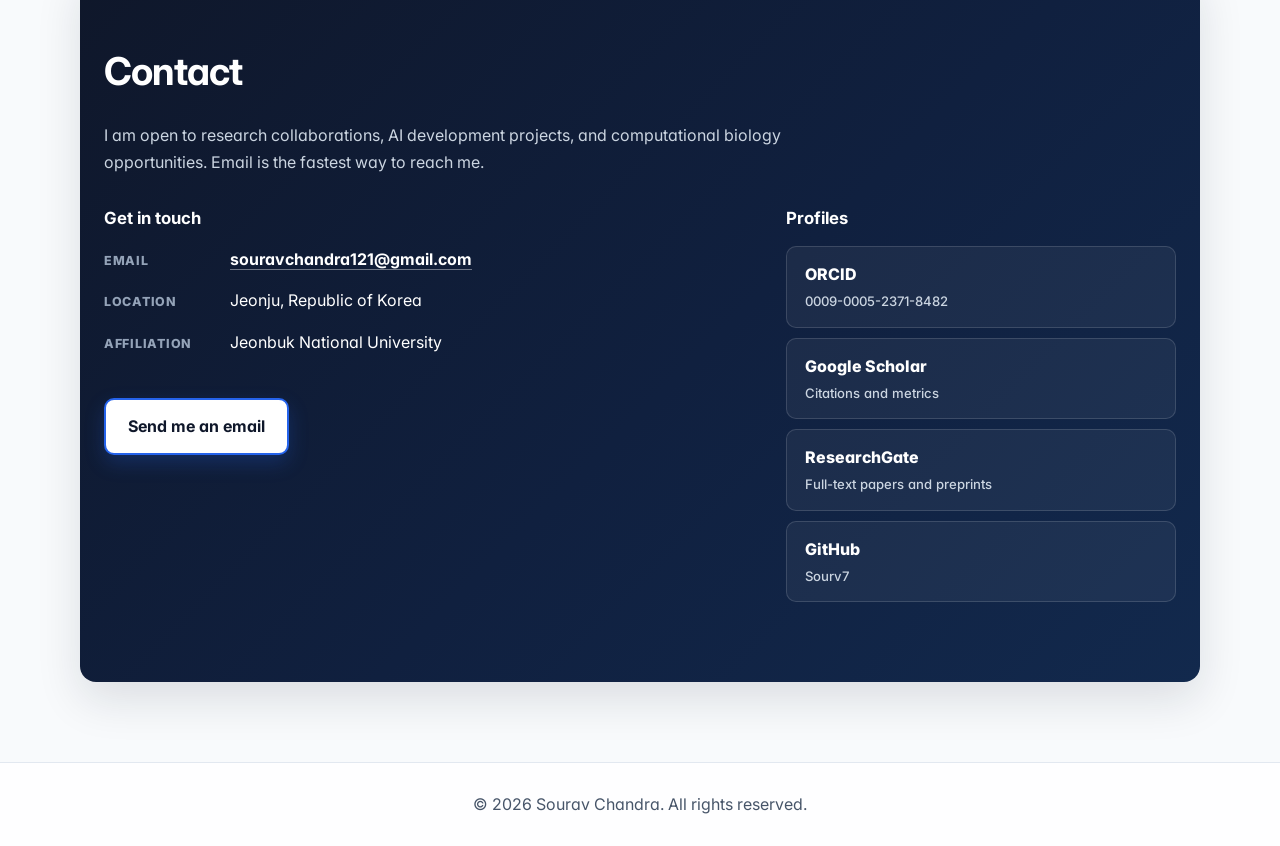
==== commit d188cd52: "Correct contact email address" ====
--- a/index.html
+++ b/index.html
@@ -105,7 +105,7 @@
         "name": "Sourav Chandra",
         "url": "https://sourav-research-portfolio.vercel.app/",
         "jobTitle": "AI Researcher and Bioinformatician",
-        "email": "mailto:souravchandra112@gmail.com",
+        "email": "mailto:souravchandra121@gmail.com",
         "image": "https://sourav-research-portfolio.vercel.app/portrait-400.jpg",
         "description": "Integrated Ph.D. researcher building computational biology pipelines for molecular dynamics, molecular docking, protein-peptide prediction, and AI-assisted drug discovery.",
         "alumniOf": {
@@ -640,7 +640,7 @@
                         <div class="contact-row">
                             <dt>Email</dt>
                             <dd>
-                                <a href="mailto:souravchandra112@gmail.com">souravchandra112@gmail.com</a>
+                                <a href="mailto:souravchandra121@gmail.com">souravchandra121@gmail.com</a>
                             </dd>
                         </div>
 
@@ -656,7 +656,7 @@
                     </dl>
 
                     <a class="button button-primary contact-email-button"
-                       href="mailto:souravchandra112@gmail.com">
+                       href="mailto:souravchandra121@gmail.com">
                         Send me an email
                     </a>
                 </div>
